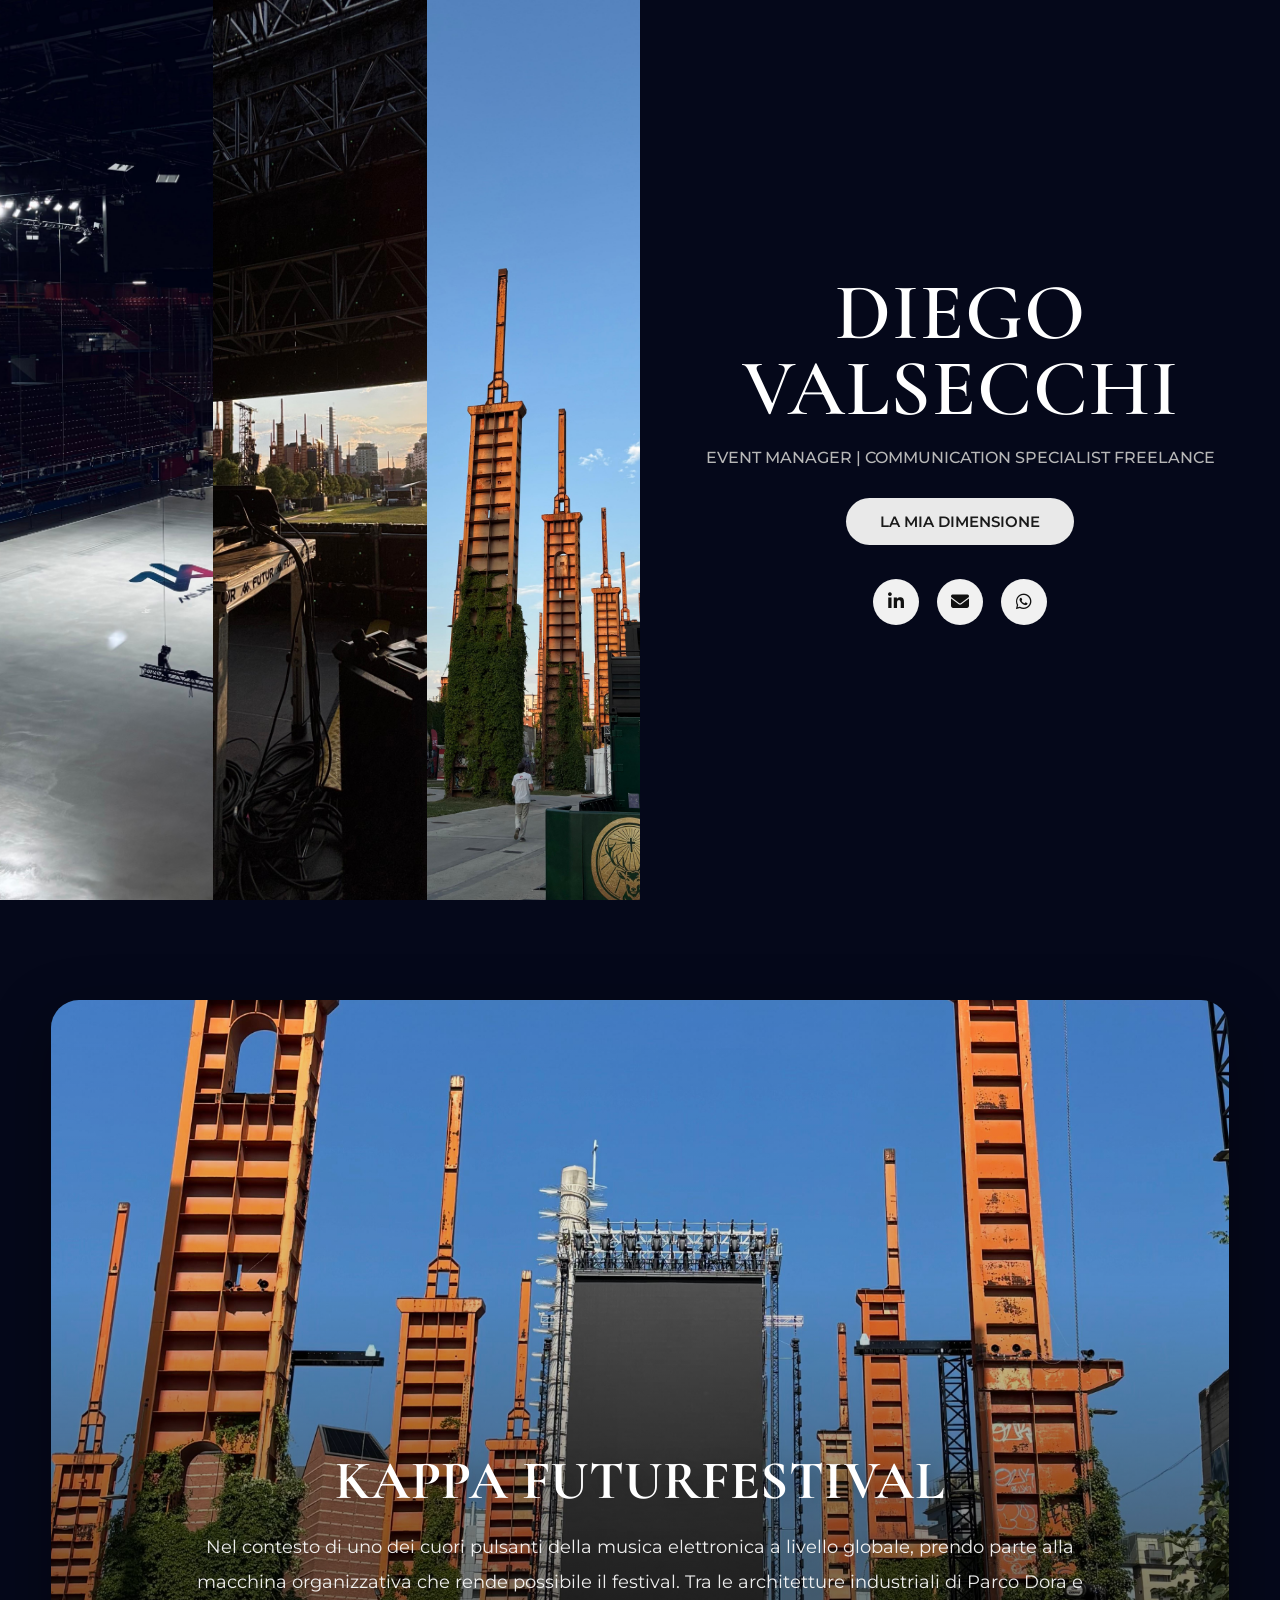
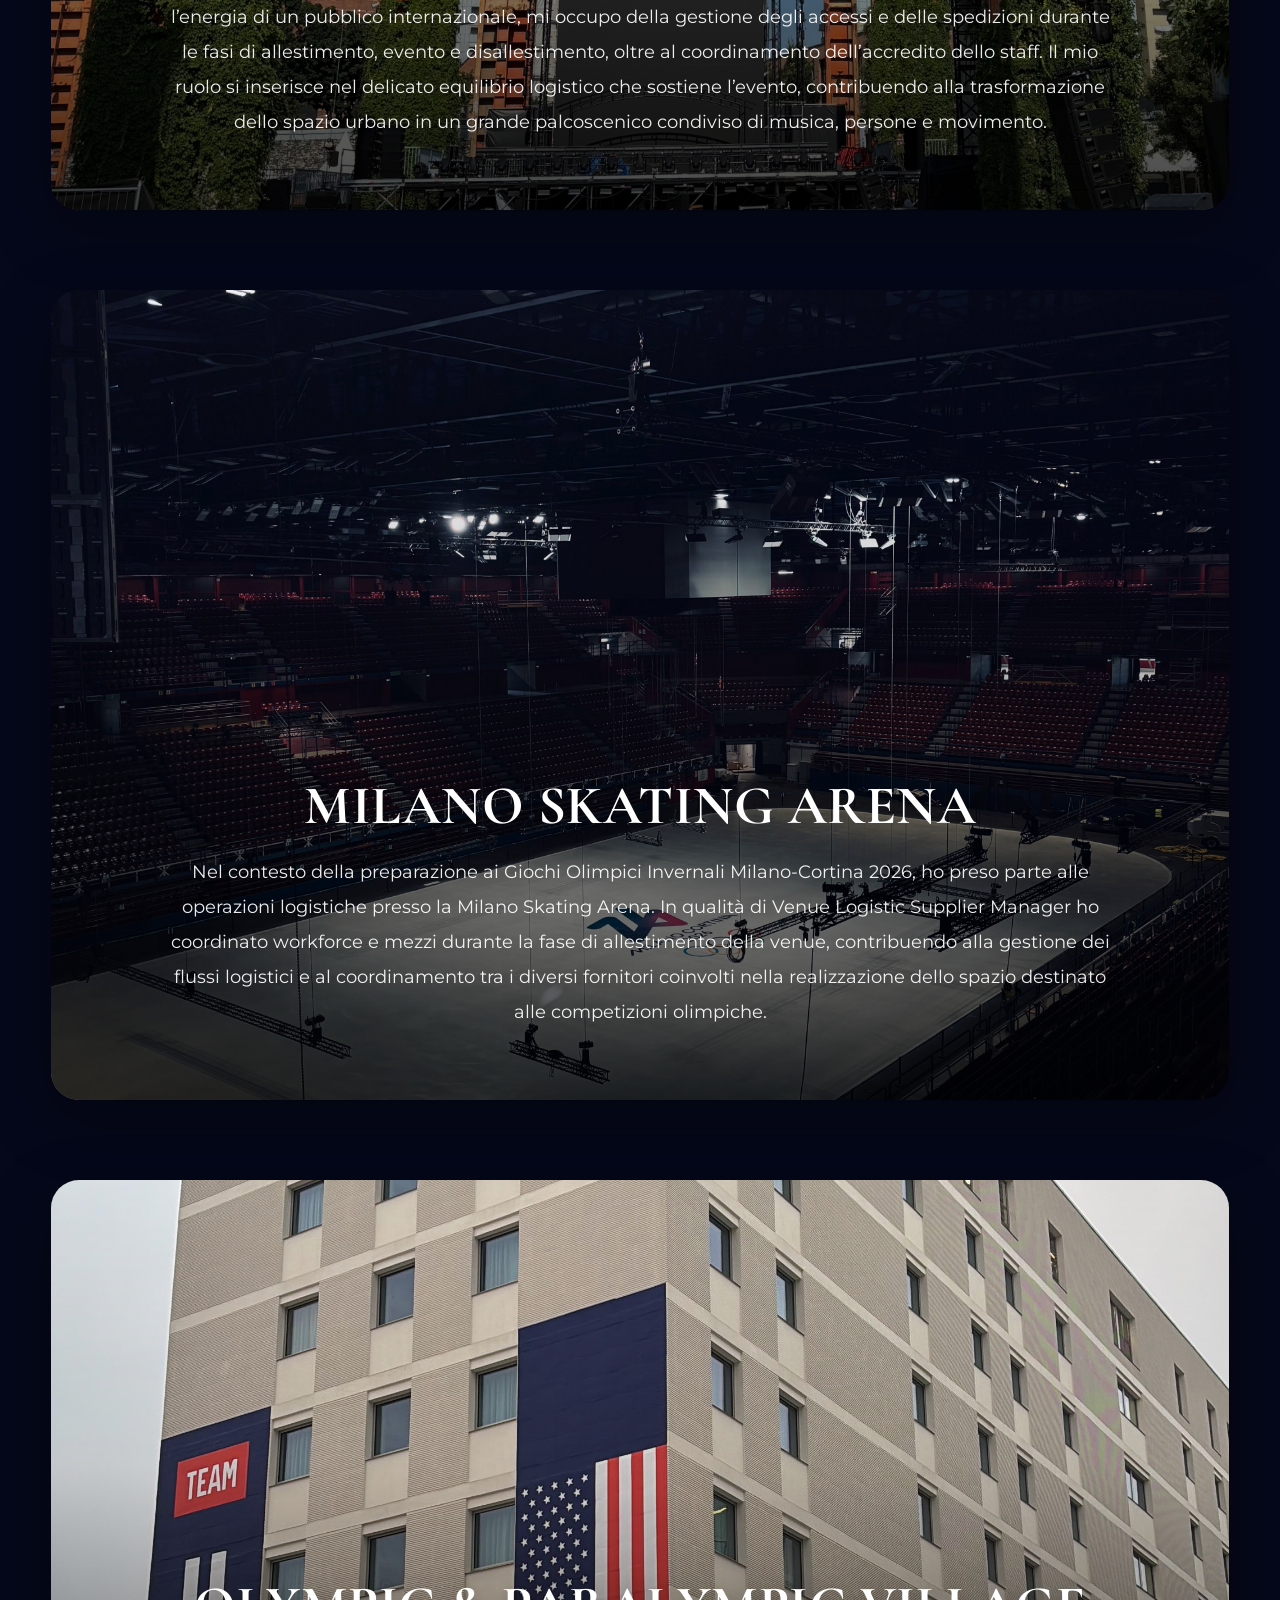
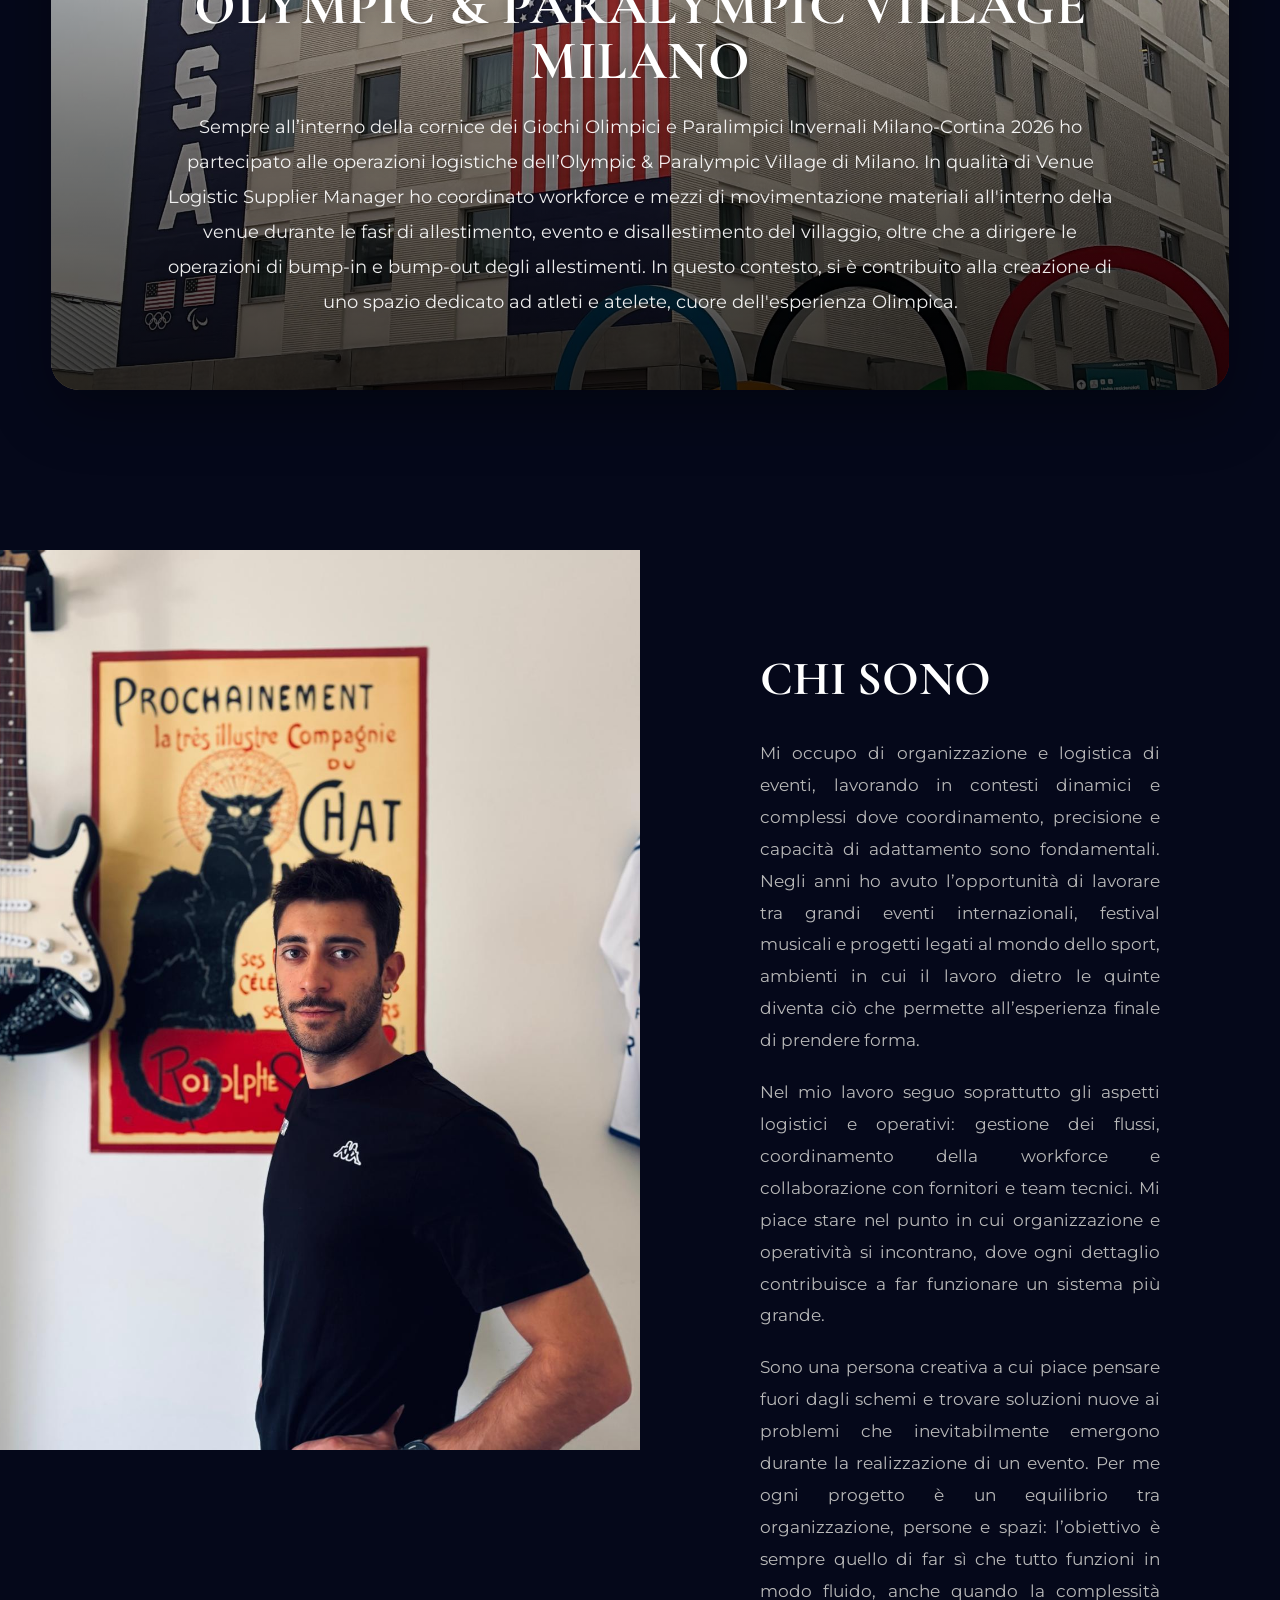
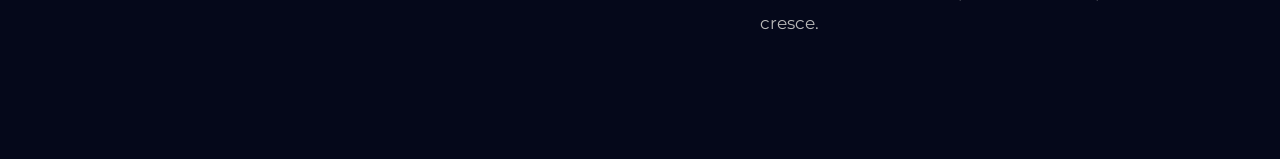
==== index.html @ f6c688bd "Add files via upload" ====
<!DOCTYPE html>
<html lang="it">
<head>
  <link rel="stylesheet" href="https://cdnjs.cloudflare.com/ajax/libs/font-awesome/6.5.2/css/all.min.css">
  <meta charset="UTF-8" />
  <meta name="viewport" content="width=device-width, initial-scale=1.0" />
  <title>Diego Valsecchi</title>

  <!-- Font -->
  <link rel="preconnect" href="https://fonts.googleapis.com">
  <link rel="preconnect" href="https://fonts.gstatic.com" crossorigin>
  <link href="https://fonts.googleapis.com/css2?family=Cormorant+Garamond:wght@500;600;700&family=Montserrat:wght@300;400;500;600&display=swap" rel="stylesheet">

  <style>
   
    #chi-sono{
width:100%;
min-height:100vh;
background:#05081a;
}

.about-container{
display:flex;
min-height:100vh;
}

.about-image{
width:50%;
}

.about-image img{
width:100%;
height:100vh;
object-fit:cover;
}

.about-text{
width:50%;
display:flex;
flex-direction:column;
justify-content:center;
padding:100px 120px;
text-align: justify;
hyphens: auto;
}

.about-text h2{
font-family:'Cormorant Garamond', serif;
font-size:3rem;
margin-bottom:30px;
}

.about-text p{
font-size:1.05rem;
line-height:1.9;
color:#b8b8b8;
margin-bottom:20px;
max-width:520px;
}
 html {
  scroll-behavior: smooth;
}

#portfolio {
  background: #05081a;
  padding: 60px 0 120px;
}

.apple-project {
  width: 100%;
  padding: 40px 0;
}

.apple-image-wrap {
  position: relative;
  width: 92%;
  max-width: 1400px;
  margin: 0 auto;
  min-height: 90vh;
  border-radius: 28px;
  overflow: hidden;
  background: #111;
  box-shadow: 0 20px 60px rgba(0, 0, 0, 0.35);
}

.apple-image-wrap img {
  width: 100%;
  height: 90vh;
  object-fit: cover;
  display: block;
  transform: scale(1.03);
}

.apple-overlay {
  position: absolute;
  inset: 0;
  display: flex;
  flex-direction: column;
  justify-content: flex-end;
  align-items: center;
  text-align: center;
  padding: 70px 60px;
  background: linear-gradient(
    to top,
    rgba(0, 0, 0, 0.72) 0%,
    rgba(0, 0, 0, 0.45) 35%,
    rgba(0, 0, 0, 0.12) 65%,
    rgba(0, 0, 0, 0.02) 100%
  );
}

.apple-overlay h2 {
  font-family: 'Cormorant Garamond', serif;
  font-size: 3.4rem;
  line-height: 1;
  margin-bottom: 22px;
  color: #ffffff;
  letter-spacing: 0.5px;
  text-shadow: 0 4px 20px rgba(0, 0, 0, 0.35);
}

.apple-overlay p {
  max-width: 950px;
  font-size: 1.15rem;
  line-height: 1.9;
  color: rgba(255, 255, 255, 0.92);
  text-shadow: 0 2px 18px rgba(0, 0, 0, 0.35);
}

/* animazione elegante all'apertura */
.apple-image-wrap,
.apple-overlay h2,
.apple-overlay p {
  animation: fadeUp 1s ease both;
}

.apple-overlay h2 {
  animation-delay: 0.15s;
}

.apple-overlay p {
  animation-delay: 0.3s;
}

@keyframes fadeUp {
  from {
    opacity: 0;
    transform: translateY(35px);
  }
  to {
    opacity: 1;
    transform: translateY(0);
  }
}

/* tablet */
@media (max-width: 1024px) {
  .apple-image-wrap {
    width: 94%;
    min-height: 80vh;
  }

  .apple-image-wrap img {
    height: 80vh;
  }

  .apple-overlay {
    padding: 50px 35px;
  }

  .apple-overlay h2 {
    font-size: 2.8rem;
  }

  .apple-overlay p {
    font-size: 1rem;
    line-height: 1.8;
  }
}

/* mobile */
@media (max-width: 640px) {
  #portfolio {
    padding: 30px 0 80px;
  }

  .apple-project {
    padding: 20px 0;
  }

  .apple-image-wrap {
    width: 95%;
    min-height: 72vh;
    border-radius: 20px;
  }

  .apple-image-wrap img {
    height: 72vh;
  }

  .apple-overlay {
    justify-content: flex-end;
    padding: 28px 20px;
  }

  .apple-overlay h2 {
    font-size: 2rem;
    margin-bottom: 14px;
  }

  .apple-overlay p {
    font-size: 0.95rem;
    line-height: 1.7;
    max-width: 100%;
  }
}




/* FORMATTazione CONDIZIONALE */

.project.alt .project-description{
text-align:right;
}
    



    html {
     scroll-behavior: smooth;
    }

    * {
      margin: 0;
      padding: 0;
      box-sizing: border-box;
    }

    body {
      background: #05081a;
      color: white;
      font-family: 'Montserrat', sans-serif;
    }

    .hero {
      display: flex;
      min-height: 100vh;
      width: 100%;
    }

    .gallery {
      width: 50%;
      display: flex;
      height: 100vh;
      overflow: hidden;
    }

    .gallery img {
      width: 33.333%;
      height: 100%;
      object-fit: cover;
      display: block;
    }

    .content {
      width: 50%;
      background: #05081a;
      display: flex;
      justify-content: center;
      align-items: center;
      padding: 40px;
      text-align: center;
    }

    .content-inner {
      max-width: 520px;
      width: 100%;
    }

    h1 {
      font-family: 'Cormorant Garamond', serif;
      font-size: 5rem;
      font-weight: 600;
      line-height: 0.95;
      letter-spacing: 1px;
      margin-bottom: 18px;
      text-transform: uppercase;
    }

    .subtitle {
      font-size: 1rem;
      color: #b8b8b8;
      font-weight: 500;
      text-transform: uppercase;
      margin-bottom: 28px;
      line-height: 1.6;
    }

    .btn {
      display: inline-block;
      background: #e9e9e9;
      color: #1a1a1a;
      text-decoration: none;
      padding: 14px 34px;
      border-radius: 999px;
      font-size: 0.95rem;
      font-weight: 600;
      transition: 0.3s ease;
      margin-bottom: 34px;
    }

    .btn:hover {
      background: white;
      transform: translateY(-2px);
    }

    .socials {
      display: flex;
      justify-content: center;
      gap: 18px;
    }

    .socials a {
      width: 46px;
      height: 46px;
      border-radius: 50%;
      background: #f1f1f1;
      color: #111;
      display: flex;
      align-items: center;
      justify-content: center;
      text-decoration: none;
      transition: 0.3s ease;
      font-size: 18px;
      font-weight: bold;
    }

    .socials a:hover {
      transform: translateY(-3px);
      background: white;
    }

    /* Responsive */
    @media (max-width: 1100px) {
      h1 {
        font-size: 4rem;
      }
    }

    @media (max-width: 900px) {
      .hero {
        flex-direction: column;
      }

      .gallery,
      .content {
        width: 100%;
      }

      .gallery {
        height: 55vh;
      }

      .content {
        min-height: 45vh;
        padding: 60px 25px;
      }

      h1 {
        font-size: 3.2rem;
      }

      .subtitle {
        font-size: 0.9rem;
      }
    }

    @media (max-width: 600px) {
      .gallery {
        height: 48vh;
      }

      h1 {
        font-size: 2.5rem;
      }

      .btn {
        padding: 12px 28px;
        font-size: 0.9rem;
      }

      .socials a {
        width: 42px;
        height: 42px;
        font-size: 16px;
      }
    }
  </style>
</head>
<body>

  <section class="hero">
    <!-- PARTE SINISTRA: 3 IMMAGINI VERTICALI -->
    <div class="gallery">
      <img src="MSK.jpeg">
      <img src="KAPPA.jpeg">
      <img src="KAPPA1.jpeg">
    </div>

    <!-- PARTE DESTRA: TESTO -->
    <div class="content">
      <div class="content-inner">
        <h1>DIEGO VALSECCHI</h1>

        <p class="subtitle">
          EVENT MANAGER | COMMUNICATION SPECIALIST FREELANCE
        </p>

        <a href="#portfolio" class="btn">LA MIA DIMENSIONE</a>

        <div class="socials">
  <a href="www.linkedin.com/in/diego-valsecchi-tesan-b819061b1" target="_blank" aria-label="LinkedIn">
    <i class="fa-brands fa-linkedin-in"></i>
  </a>
  <a href="mailto:valsecchi.diego@outlook.com" aria-label="Email">
    <i class="fa-solid fa-envelope"></i>
  </a>
  <a href="https://wa.me/393202688295" target="_blank" aria-label="WhatsApp">
    <i class="fa-brands fa-whatsapp"></i>
  </a>
</div>
      </div>
    </div>
  </section>
<section id="portfolio">

  <section class="apple-project">
    <div class="apple-image-wrap">
      <img src="KAPPA3.jpeg" alt="Kappa FuturFestival">
      <div class="apple-overlay">
        <h2>KAPPA FUTURFESTIVAL</h2>
        <p>
          Nel contesto di uno dei cuori pulsanti della musica elettronica a livello globale,
          prendo parte alla macchina organizzativa che rende possibile il festival. Tra le
          architetture industriali di Parco Dora e l’energia di un pubblico internazionale,
          mi occupo della gestione degli accessi e delle spedizioni durante le fasi di
          allestimento, evento e disallestimento, oltre al coordinamento dell’accredito dello
          staff. Il mio ruolo si inserisce nel delicato equilibrio logistico che sostiene
          l’evento, contribuendo alla trasformazione dello spazio urbano in un grande
          palcoscenico condiviso di musica, persone e movimento.
        </p>
      </div>
    </div>
  </section>

  <section class="apple-project">
    <div class="apple-image-wrap">
      <img src="MSK2 (1).jpeg" alt="Milano Skating Arena">
      <div class="apple-overlay">
        <h2>MILANO SKATING ARENA</h2>
        <p>
          Nel contesto della preparazione ai Giochi Olimpici Invernali Milano-Cortina 2026,
          ho preso parte alle operazioni logistiche presso la Milano Skating Arena. In qualità
          di Venue Logistic Supplier Manager ho coordinato workforce e mezzi durante la fase di
          allestimento della venue, contribuendo alla gestione dei flussi logistici e al
          coordinamento tra i diversi fornitori coinvolti nella realizzazione dello spazio
          destinato alle competizioni olimpiche.
        </p>
      </div>
    </div>
  </section>

  <section class="apple-project">
    <div class="apple-image-wrap">
      <img src="VILLAGGIO.jpeg" alt="Olympic & Paralympic Village Milano">
      <div class="apple-overlay">
        <h2>OLYMPIC & PARALYMPIC VILLAGE MILANO</h2>
        <p>
          Sempre all’interno della cornice dei Giochi Olimpici e Paralimpici Invernali Milano-Cortina
          2026 ho partecipato alle operazioni logistiche dell’Olympic & Paralympic Village di
          Milano. In qualità di Venue Logistic Supplier Manager ho coordinato workforce e mezzi di movimentazione materiali all'interno della venue
          durante le fasi di allestimento, evento e disallestimento del villaggio, oltre che a dirigere le operazioni di bump-in e bump-out degli allestimenti. In questo contesto, si è contribuito alla creazione di uno spazio dedicato ad atleti e atelete, cuore dell'esperienza Olimpica.
        </p>
      </div>
    </div>
  </section>

</section>
<section id="chi-sono">

<div class="about-container">

<div class="about-image">
<img src="PROFILE.jpeg">
</div>

<div class="about-text">

<h2>CHI SONO</h2>

<p>
Mi occupo di organizzazione e logistica di eventi, lavorando in contesti
dinamici e complessi dove coordinamento, precisione e capacità di adattamento
sono fondamentali. Negli anni ho avuto l’opportunità di lavorare tra grandi
eventi internazionali, festival musicali e progetti legati al mondo dello
sport, ambienti in cui il lavoro dietro le quinte diventa ciò che permette
all’esperienza finale di prendere forma.
</p>

<p>
Nel mio lavoro seguo soprattutto gli aspetti logistici e operativi: gestione
dei flussi, coordinamento della workforce e collaborazione con fornitori e
team tecnici. Mi piace stare nel punto in cui organizzazione e operatività si
incontrano, dove ogni dettaglio contribuisce a far funzionare un sistema più
grande.
</p>

<p>
Sono una persona creativa a cui piace pensare fuori dagli schemi e trovare
soluzioni nuove ai problemi che inevitabilmente emergono durante la
realizzazione di un evento. Per me ogni progetto è un equilibrio tra
organizzazione, persone e spazi: l’obiettivo è sempre quello di far sì che
tutto funzioni in modo fluido, anche quando la complessità cresce.
</p>

</div>

</div>

</section>
</body>
</html>
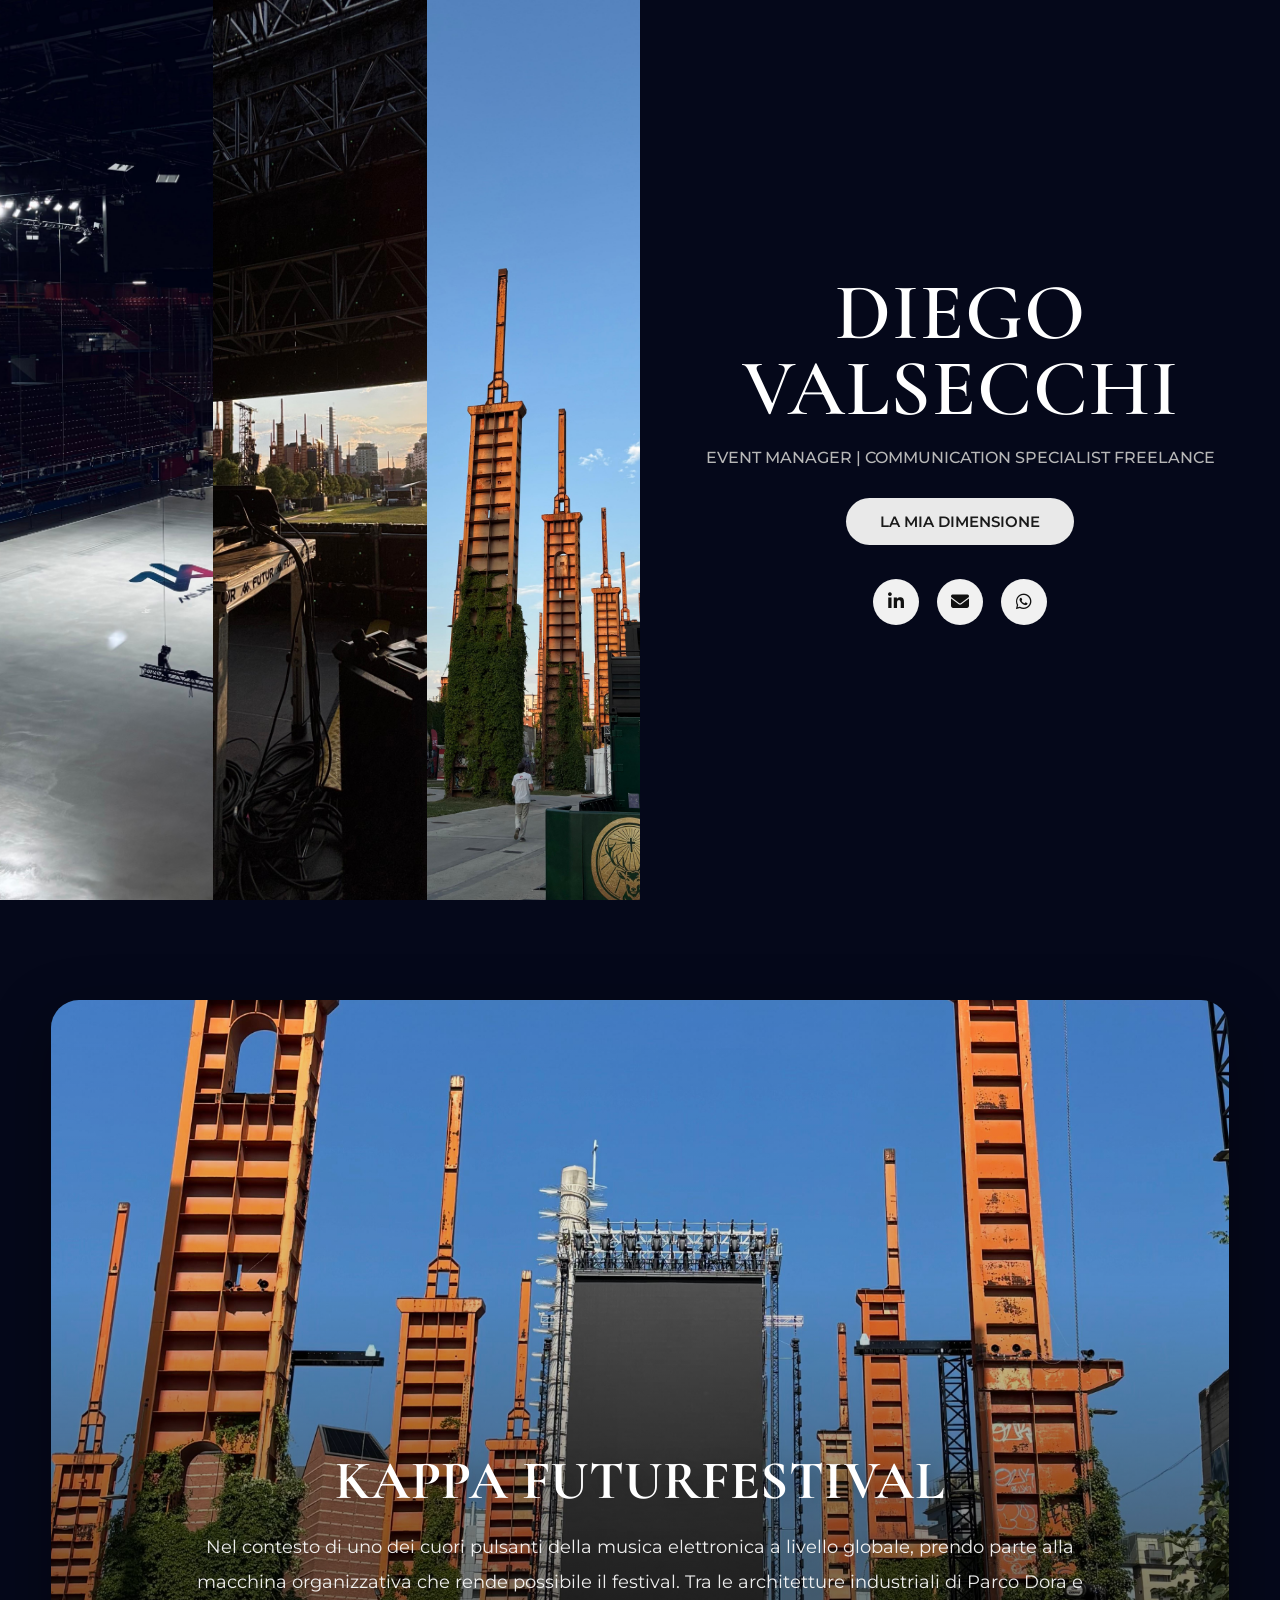
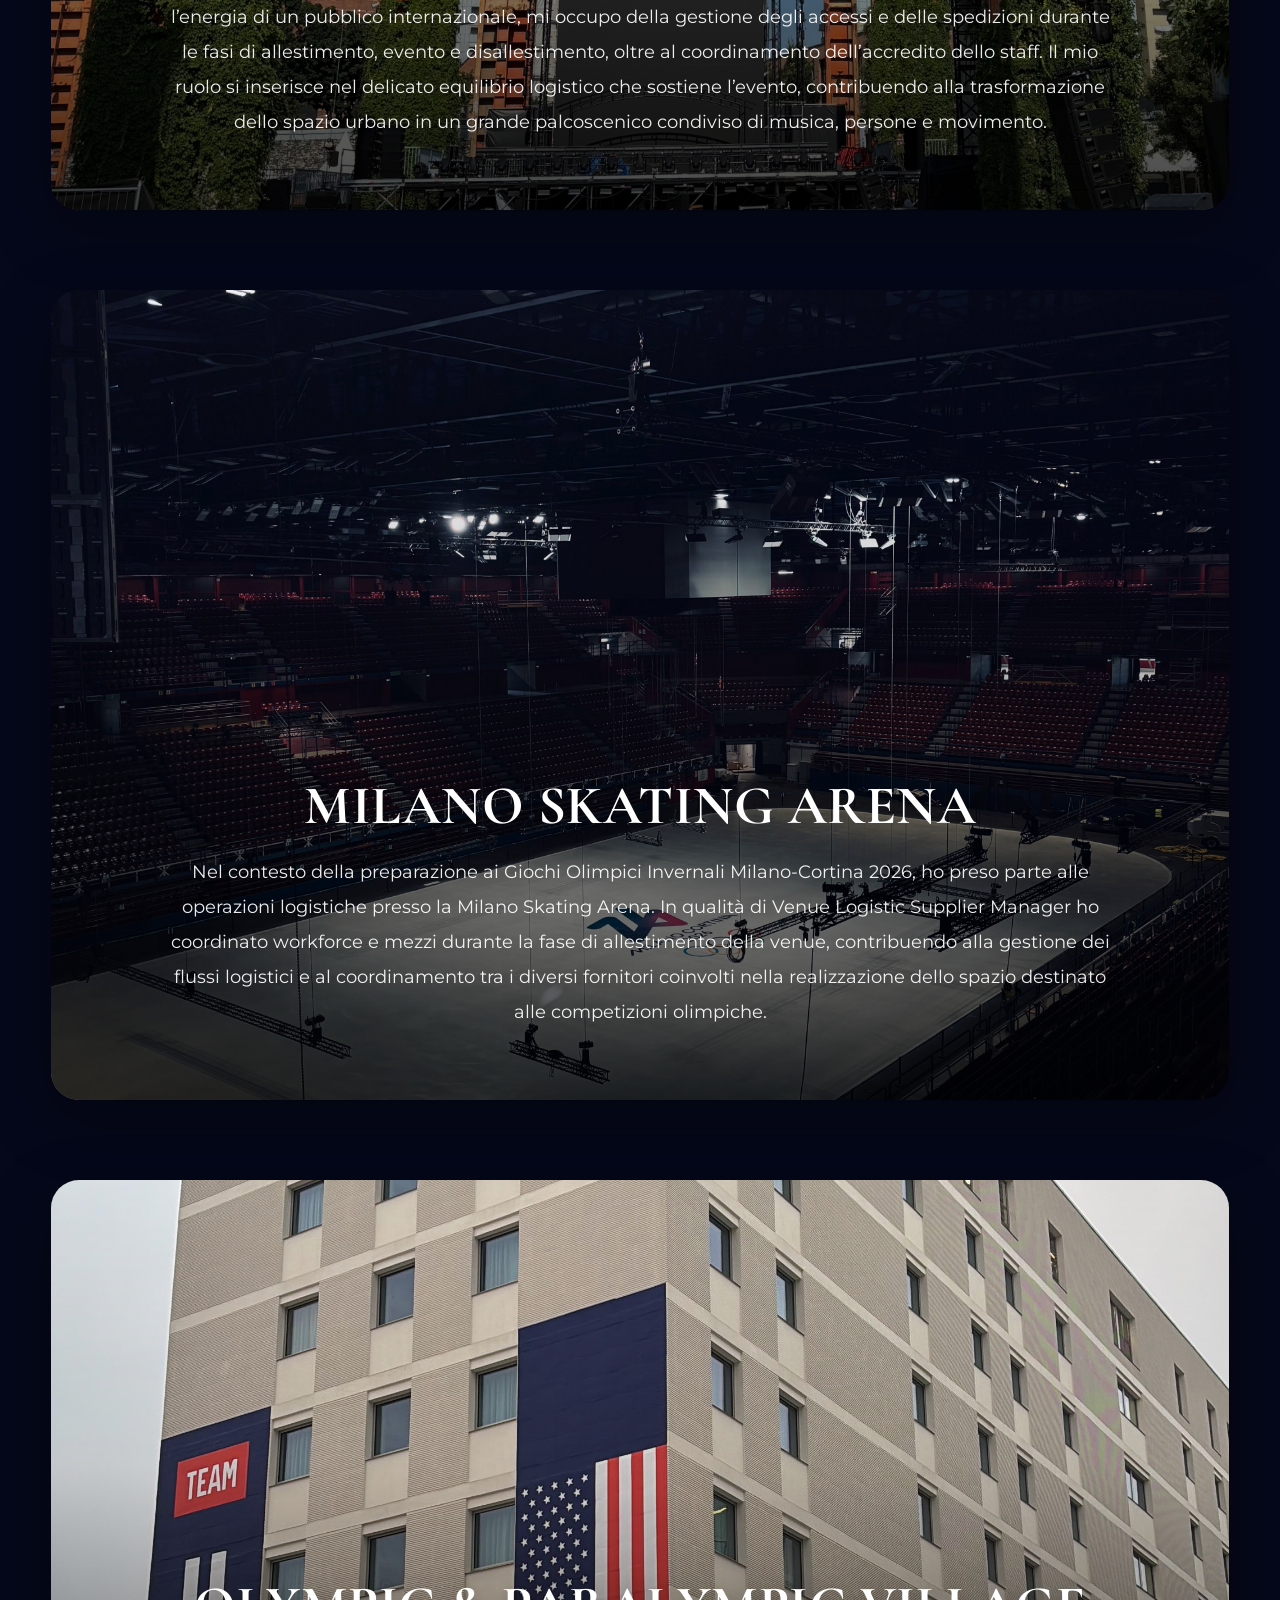
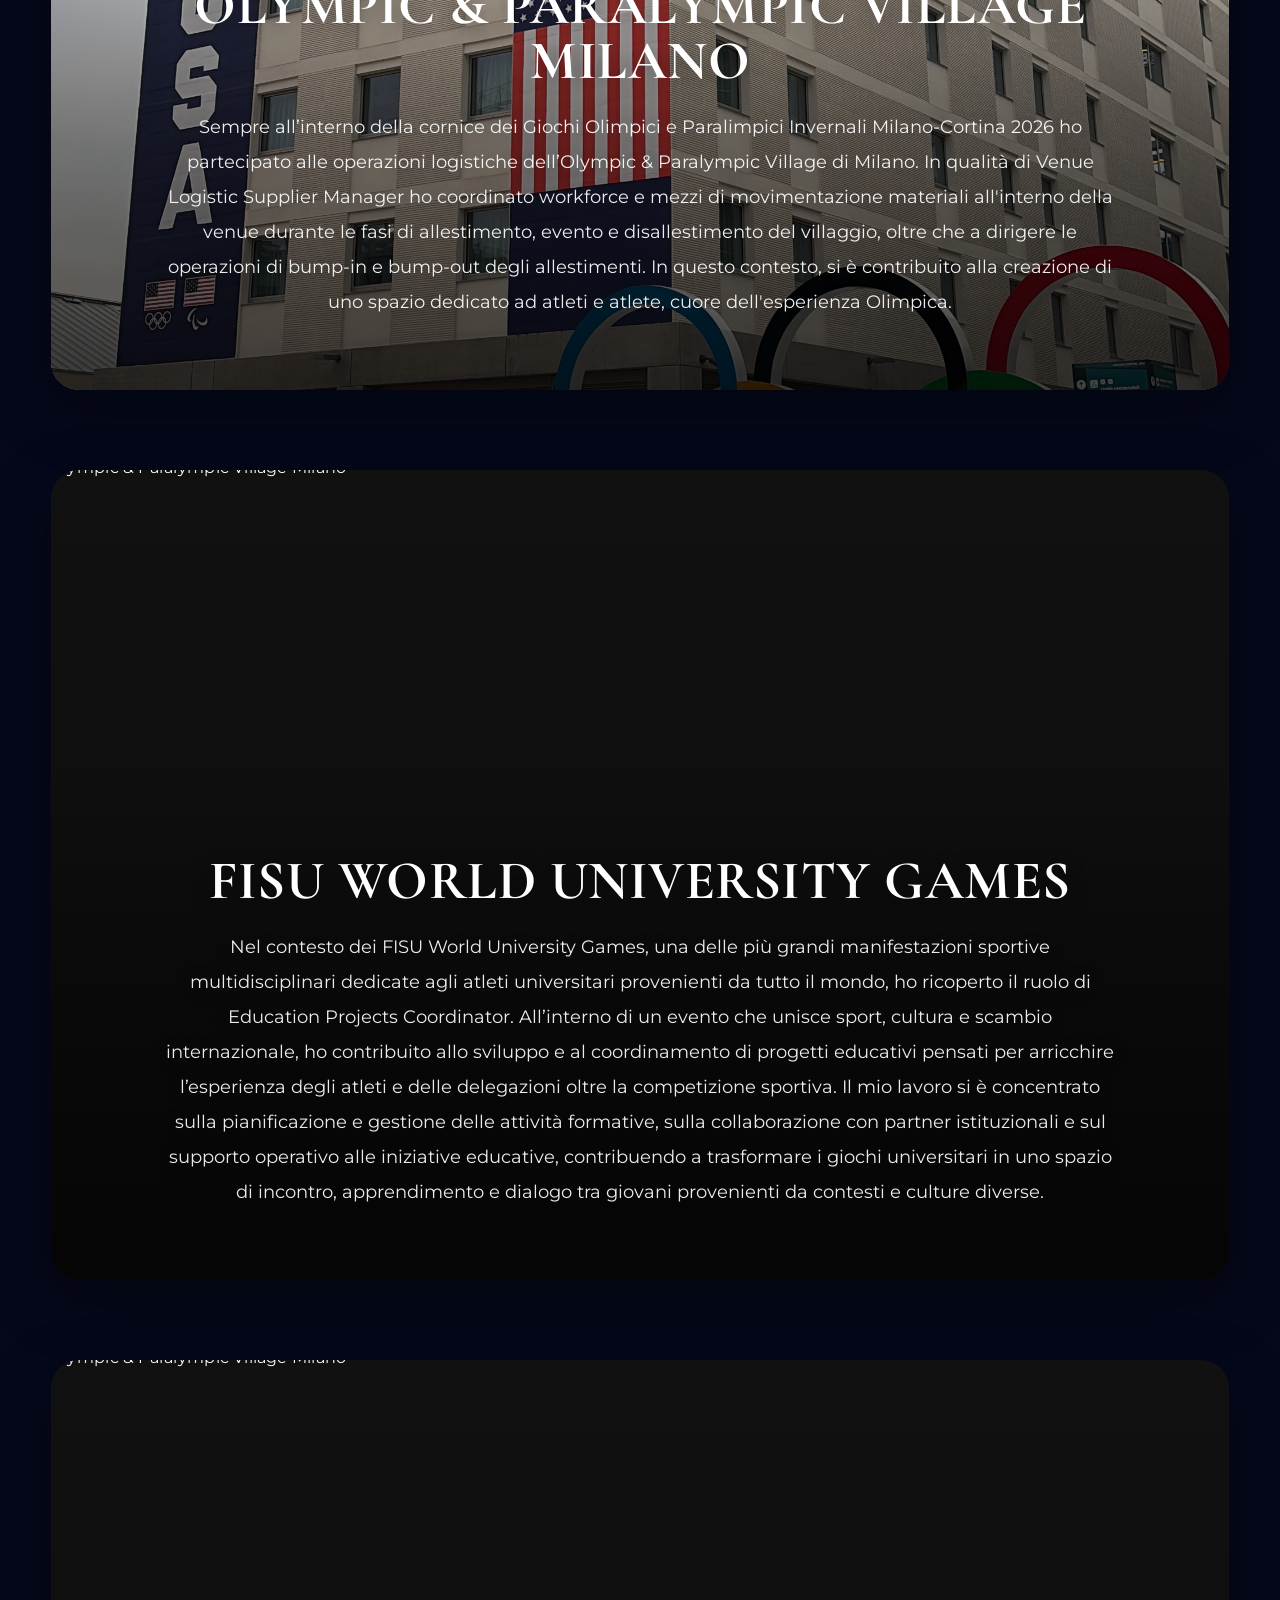
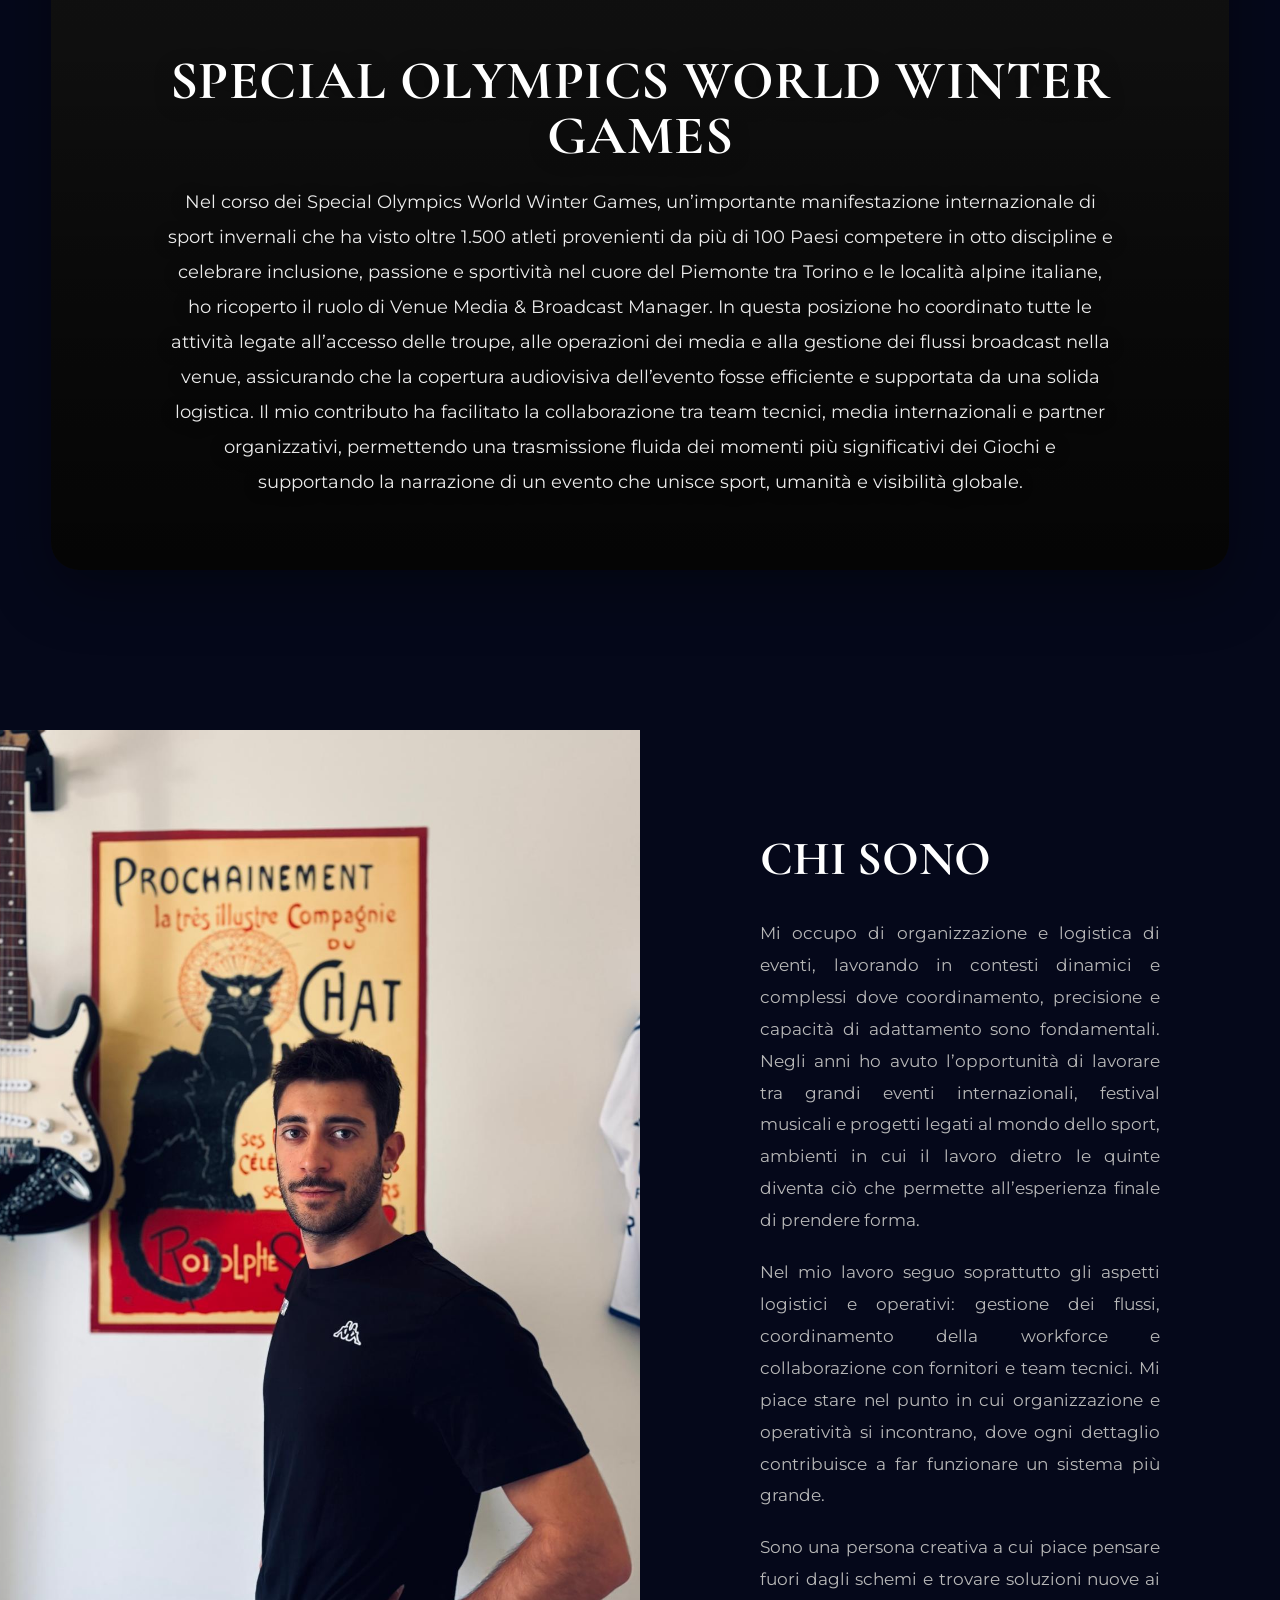
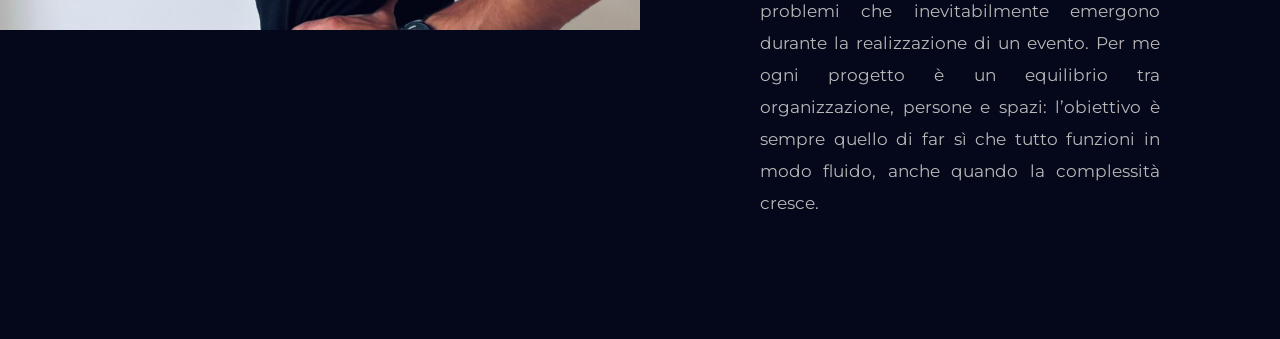
==== commit 4c58e23e: "Add files via upload" ====
--- a/index.html
+++ b/index.html
@@ -480,7 +480,31 @@
           Sempre all’interno della cornice dei Giochi Olimpici e Paralimpici Invernali Milano-Cortina
           2026 ho partecipato alle operazioni logistiche dell’Olympic & Paralympic Village di
           Milano. In qualità di Venue Logistic Supplier Manager ho coordinato workforce e mezzi di movimentazione materiali all'interno della venue
-          durante le fasi di allestimento, evento e disallestimento del villaggio, oltre che a dirigere le operazioni di bump-in e bump-out degli allestimenti. In questo contesto, si è contribuito alla creazione di uno spazio dedicato ad atleti e atelete, cuore dell'esperienza Olimpica.
+          durante le fasi di allestimento, evento e disallestimento del villaggio, oltre che a dirigere le operazioni di bump-in e bump-out degli allestimenti. In questo contesto, si è contribuito alla creazione di uno spazio dedicato ad atleti e atlete, cuore dell'esperienza Olimpica.
+        </p>
+      </div>
+    </div>
+  </section>
+  
+  <section class="apple-project">
+    <div class="apple-image-wrap">
+      <img src="FISU.jpeg" alt="Olympic & Paralympic Village Milano">
+      <div class="apple-overlay">
+        <h2>FISU WORLD UNIVERSITY GAMES</h2>
+        <p>
+          Nel contesto dei FISU World University Games, una delle più grandi manifestazioni sportive multidisciplinari dedicate agli atleti universitari provenienti da tutto il mondo, ho ricoperto il ruolo di Education Projects Coordinator. All’interno di un evento che unisce sport, cultura e scambio internazionale, ho contribuito allo sviluppo e al coordinamento di progetti educativi pensati per arricchire l’esperienza degli atleti e delle delegazioni oltre la competizione sportiva. Il mio lavoro si è concentrato sulla pianificazione e gestione delle attività formative, sulla collaborazione con partner istituzionali e sul supporto operativo alle iniziative educative, contribuendo a trasformare i giochi universitari in uno spazio di incontro, apprendimento e dialogo tra giovani provenienti da contesti e culture diverse.
+        </p>
+      </div>
+    </div>
+  </section>
+
+  <section class="apple-project">
+    <div class="apple-image-wrap">
+      <img src="SPECIAL OLYMPICS.jpeg" alt="Olympic & Paralympic Village Milano">
+      <div class="apple-overlay">
+        <h2>SPECIAL OLYMPICS WORLD WINTER GAMES</h2>
+        <p>
+         Nel corso dei Special Olympics World Winter Games, un’importante manifestazione internazionale di sport invernali che ha visto oltre 1.500 atleti provenienti da più di 100 Paesi competere in otto discipline e celebrare inclusione, passione e sportività nel cuore del Piemonte tra Torino e le località alpine italiane, ho ricoperto il ruolo di Venue Media & Broadcast Manager. In questa posizione ho coordinato tutte le attività legate all’accesso delle troupe, alle operazioni dei media e alla gestione dei flussi broadcast nella venue, assicurando che la copertura audiovisiva dell’evento fosse efficiente e supportata da una solida logistica. Il mio contributo ha facilitato la collaborazione tra team tecnici, media internazionali e partner organizzativi, permettendo una trasmissione fluida dei momenti più significativi dei Giochi e supportando la narrazione di un evento che unisce sport, umanità e visibilità globale.
         </p>
       </div>
     </div>
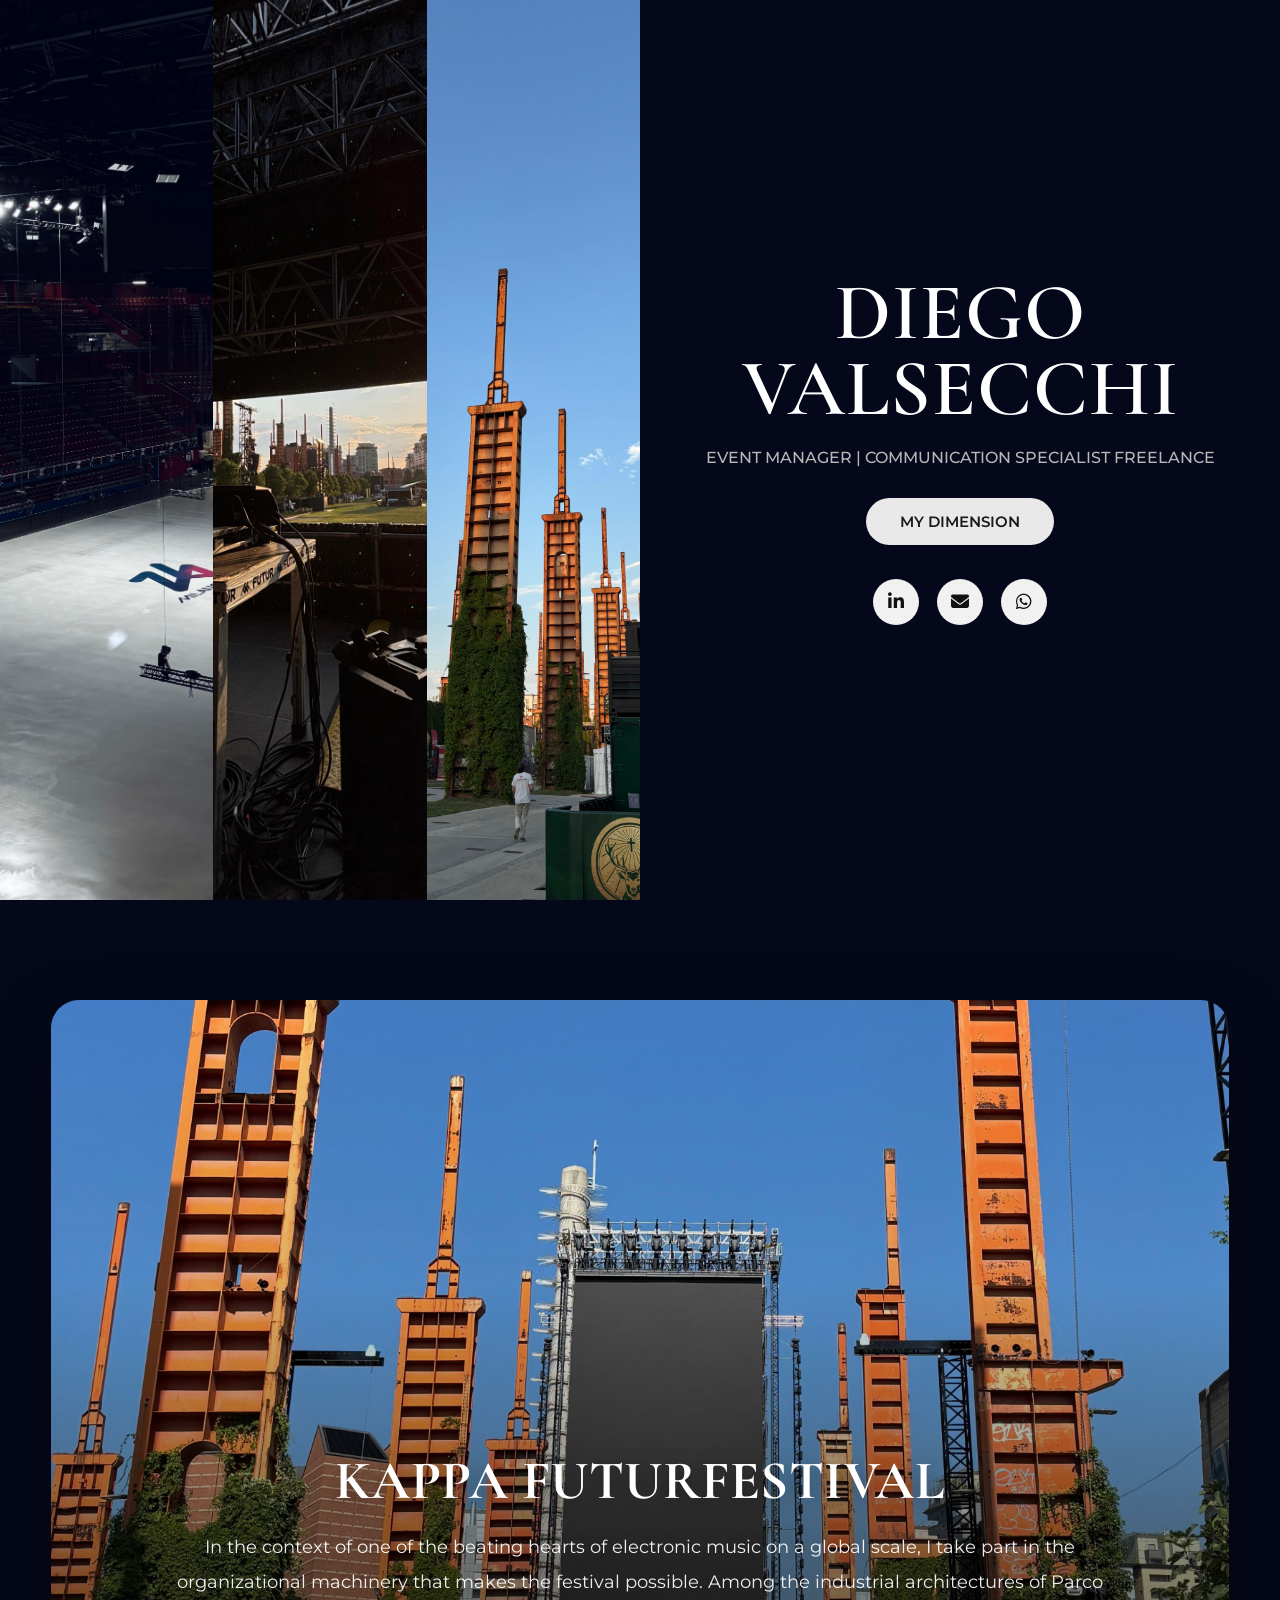
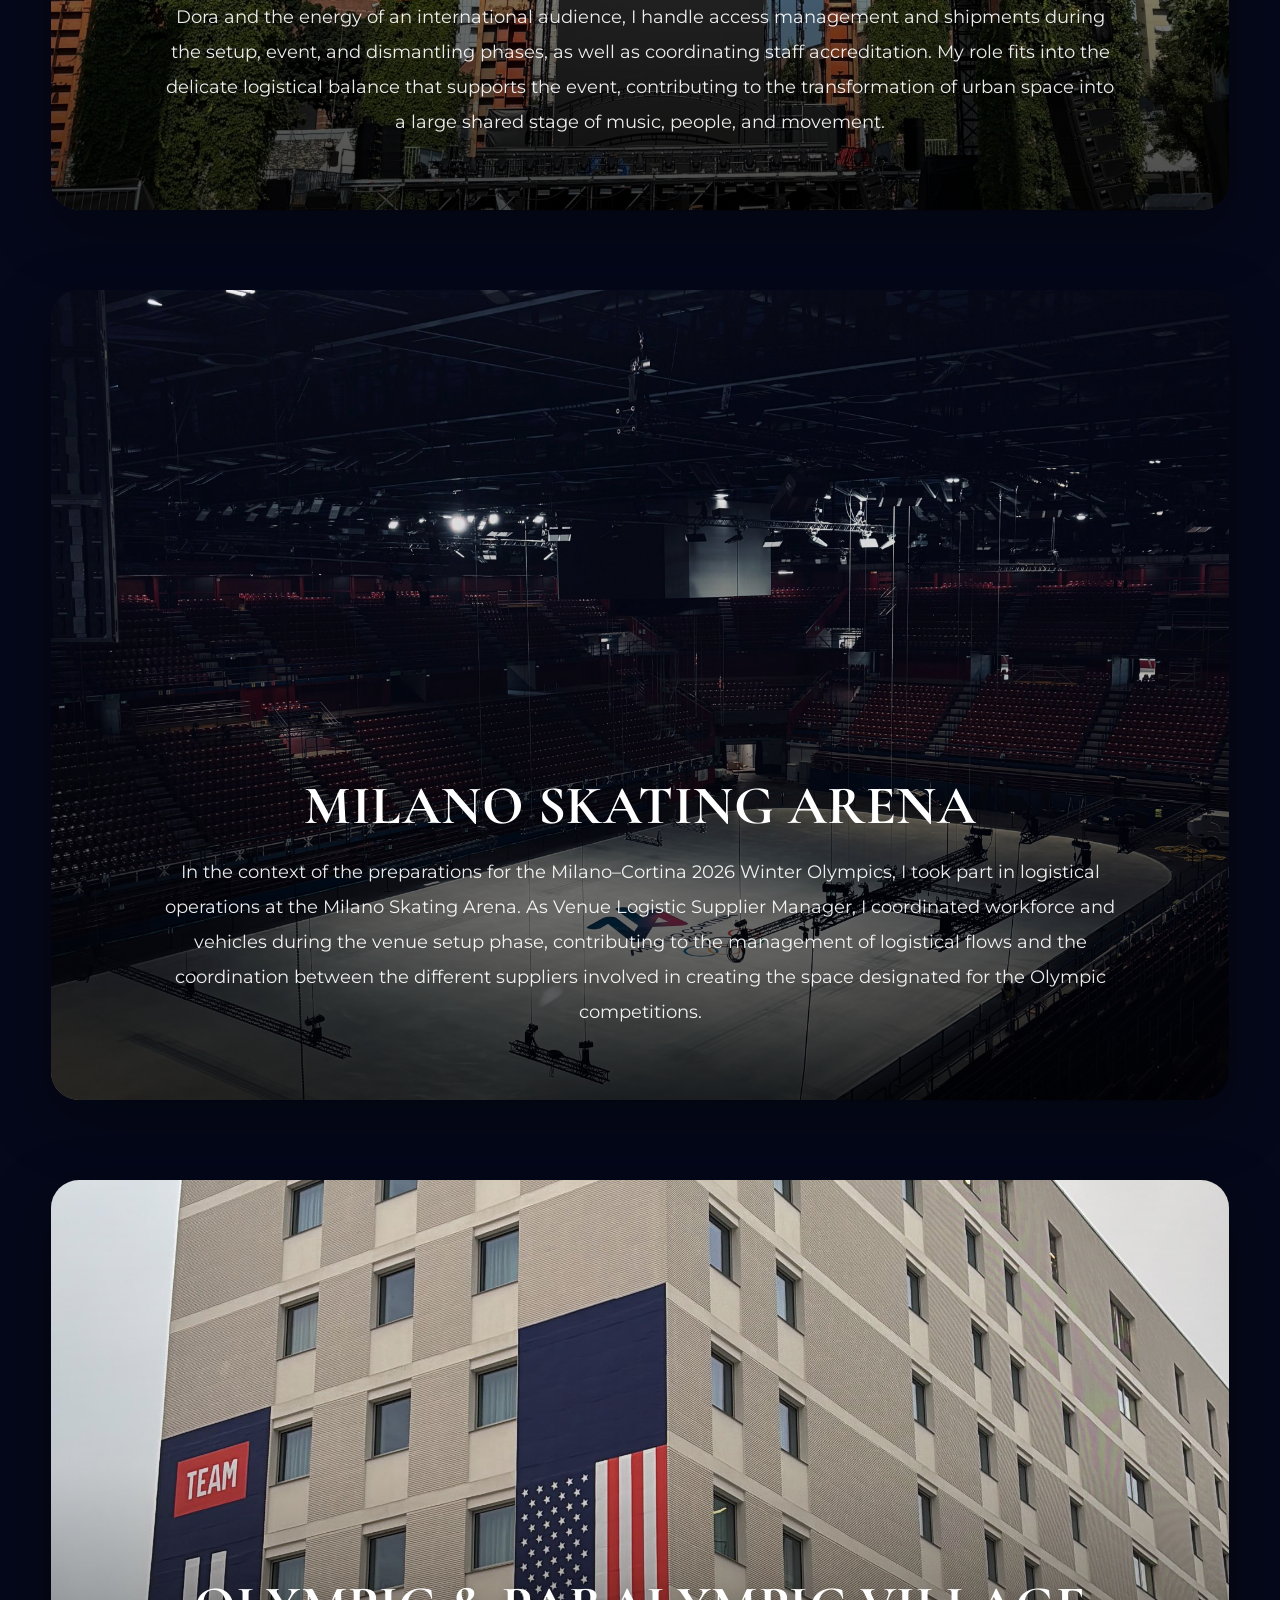
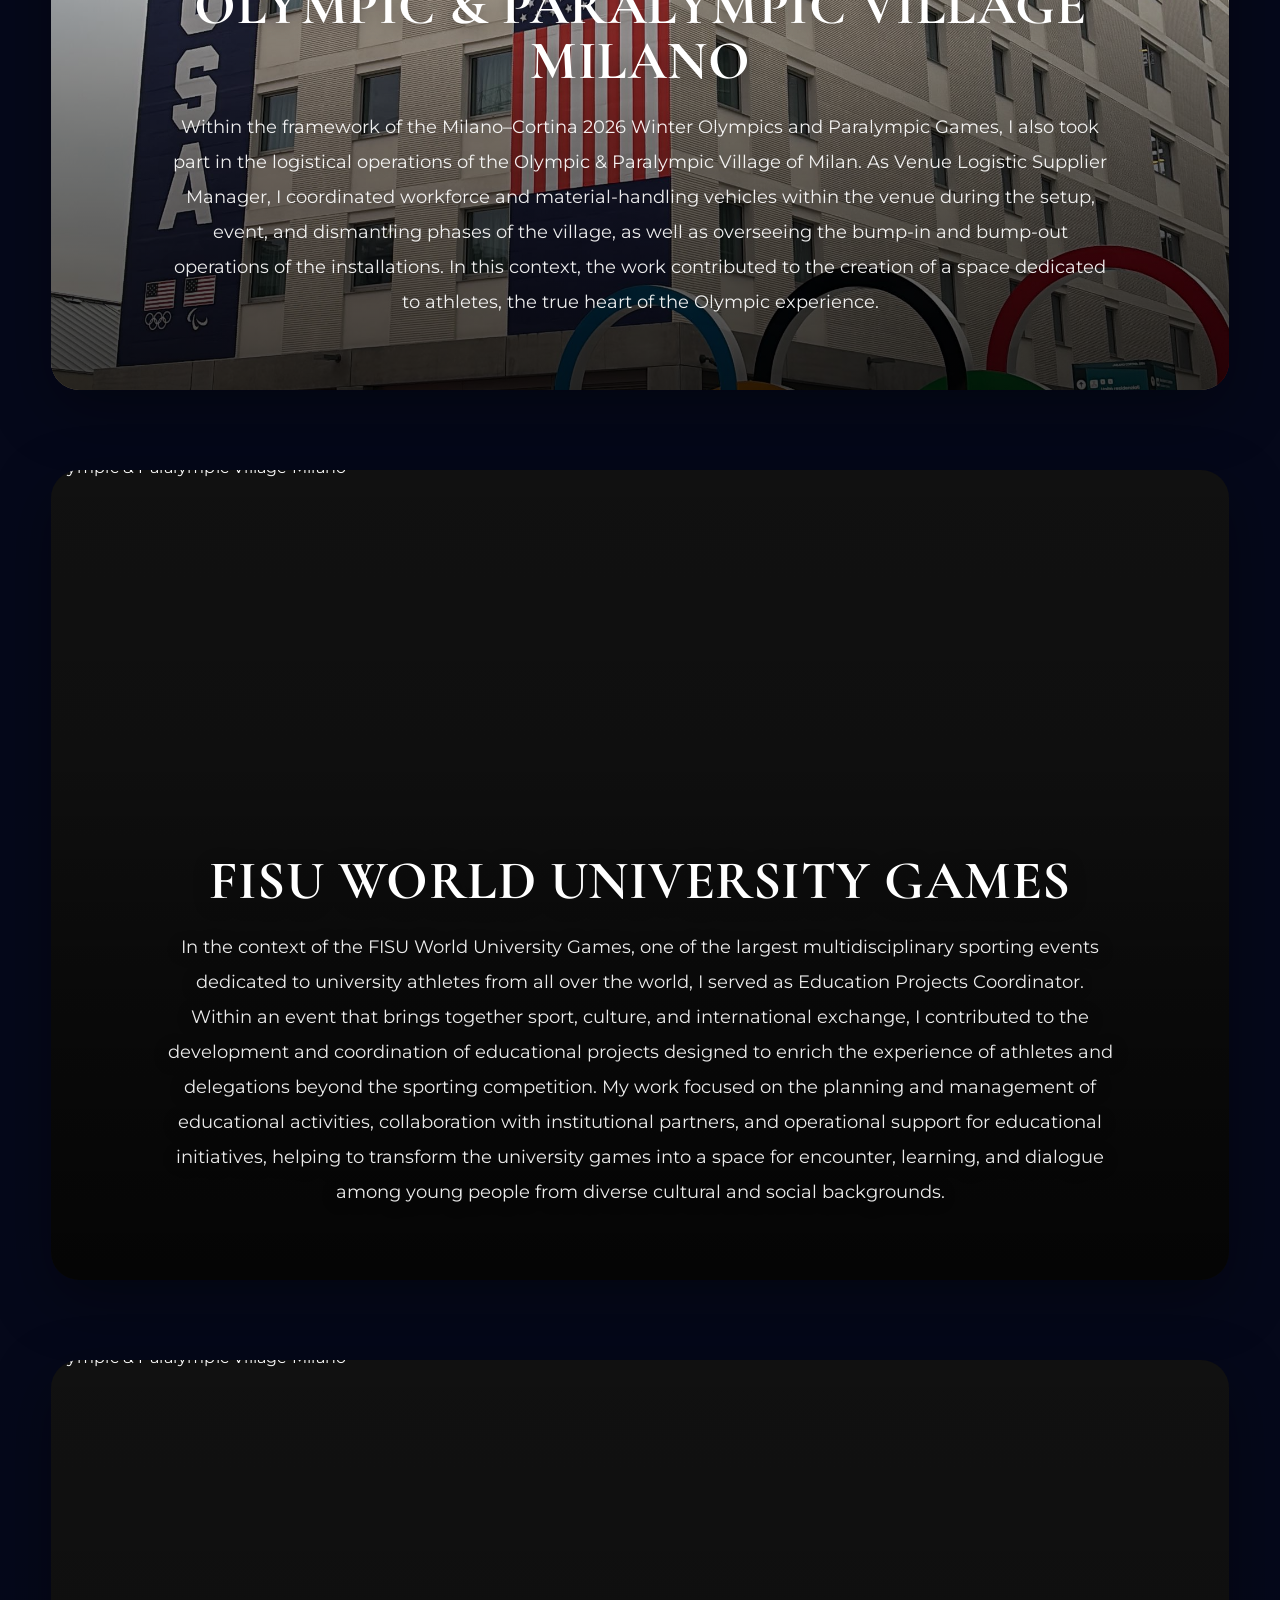
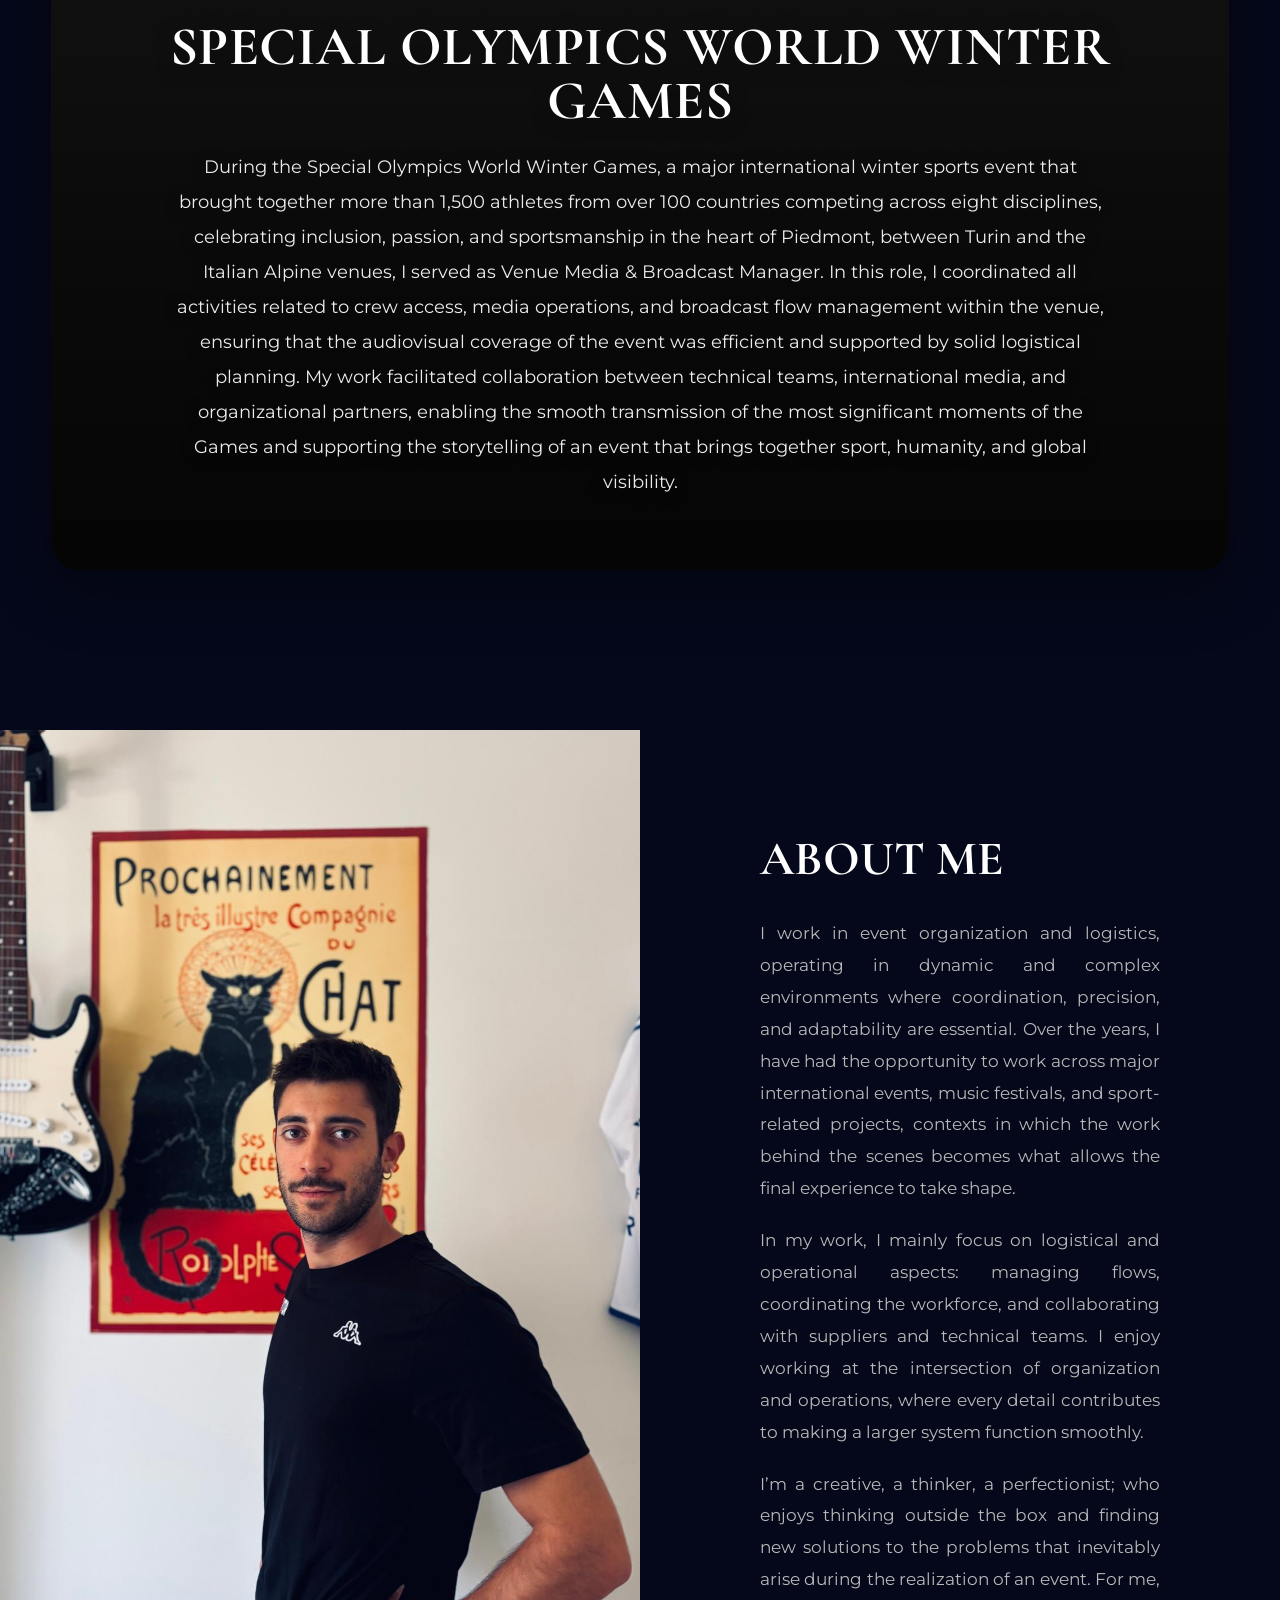
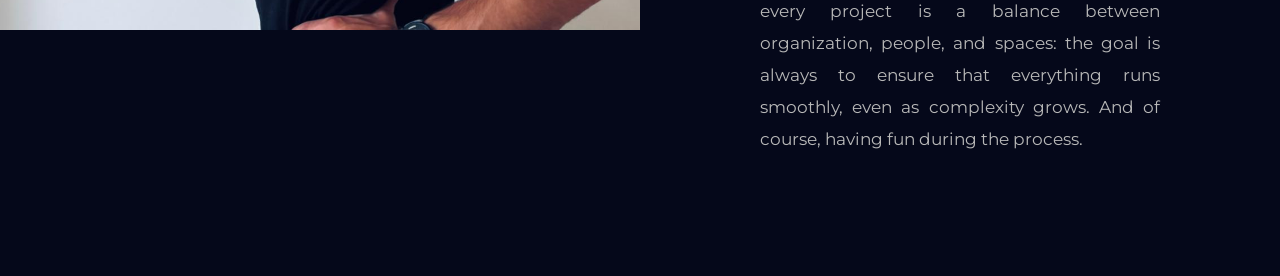
==== commit 62c29bbb: "Add files via upload" ====
--- a/index.html
+++ b/index.html
@@ -417,7 +417,7 @@
           EVENT MANAGER | COMMUNICATION SPECIALIST FREELANCE
         </p>
 
-        <a href="#portfolio" class="btn">LA MIA DIMENSIONE</a>
+        <a href="#portfolio" class="btn">MY DIMENSION</a>
 
         <div class="socials">
   <a href="www.linkedin.com/in/diego-valsecchi-tesan-b819061b1" target="_blank" aria-label="LinkedIn">
@@ -441,14 +441,7 @@
       <div class="apple-overlay">
         <h2>KAPPA FUTURFESTIVAL</h2>
         <p>
-          Nel contesto di uno dei cuori pulsanti della musica elettronica a livello globale,
-          prendo parte alla macchina organizzativa che rende possibile il festival. Tra le
-          architetture industriali di Parco Dora e l’energia di un pubblico internazionale,
-          mi occupo della gestione degli accessi e delle spedizioni durante le fasi di
-          allestimento, evento e disallestimento, oltre al coordinamento dell’accredito dello
-          staff. Il mio ruolo si inserisce nel delicato equilibrio logistico che sostiene
-          l’evento, contribuendo alla trasformazione dello spazio urbano in un grande
-          palcoscenico condiviso di musica, persone e movimento.
+          In the context of one of the beating hearts of electronic music on a global scale, I take part in the organizational machinery that makes the festival possible. Among the industrial architectures of Parco Dora and the energy of an international audience, I handle access management and shipments during the setup, event, and dismantling phases, as well as coordinating staff accreditation. My role fits into the delicate logistical balance that supports the event, contributing to the transformation of urban space into a large shared stage of music, people, and movement.
         </p>
       </div>
     </div>
@@ -460,12 +453,7 @@
       <div class="apple-overlay">
         <h2>MILANO SKATING ARENA</h2>
         <p>
-          Nel contesto della preparazione ai Giochi Olimpici Invernali Milano-Cortina 2026,
-          ho preso parte alle operazioni logistiche presso la Milano Skating Arena. In qualità
-          di Venue Logistic Supplier Manager ho coordinato workforce e mezzi durante la fase di
-          allestimento della venue, contribuendo alla gestione dei flussi logistici e al
-          coordinamento tra i diversi fornitori coinvolti nella realizzazione dello spazio
-          destinato alle competizioni olimpiche.
+          In the context of the preparations for the Milano–Cortina 2026 Winter Olympics, I took part in logistical operations at the Milano Skating Arena. As Venue Logistic Supplier Manager, I coordinated workforce and vehicles during the venue setup phase, contributing to the management of logistical flows and the coordination between the different suppliers involved in creating the space designated for the Olympic competitions.
         </p>
       </div>
     </div>
@@ -477,22 +465,21 @@
       <div class="apple-overlay">
         <h2>OLYMPIC & PARALYMPIC VILLAGE MILANO</h2>
         <p>
-          Sempre all’interno della cornice dei Giochi Olimpici e Paralimpici Invernali Milano-Cortina
-          2026 ho partecipato alle operazioni logistiche dell’Olympic & Paralympic Village di
-          Milano. In qualità di Venue Logistic Supplier Manager ho coordinato workforce e mezzi di movimentazione materiali all'interno della venue
-          durante le fasi di allestimento, evento e disallestimento del villaggio, oltre che a dirigere le operazioni di bump-in e bump-out degli allestimenti. In questo contesto, si è contribuito alla creazione di uno spazio dedicato ad atleti e atlete, cuore dell'esperienza Olimpica.
+          Within the framework of the Milano–Cortina 2026 Winter Olympics and Paralympic Games, I also took part in the logistical operations of the Olympic & Paralympic Village of Milan.
+          As Venue Logistic Supplier Manager, I coordinated workforce and material-handling vehicles within the venue during the setup, event, and dismantling phases of the village, as well as overseeing the bump-in and bump-out operations of the installations. In this context, the work contributed to the creation of a space dedicated to athletes, the true heart of the Olympic experience.
         </p>
       </div>
     </div>
   </section>
-  
+
   <section class="apple-project">
     <div class="apple-image-wrap">
       <img src="FISU.jpeg" alt="Olympic & Paralympic Village Milano">
       <div class="apple-overlay">
         <h2>FISU WORLD UNIVERSITY GAMES</h2>
         <p>
-          Nel contesto dei FISU World University Games, una delle più grandi manifestazioni sportive multidisciplinari dedicate agli atleti universitari provenienti da tutto il mondo, ho ricoperto il ruolo di Education Projects Coordinator. All’interno di un evento che unisce sport, cultura e scambio internazionale, ho contribuito allo sviluppo e al coordinamento di progetti educativi pensati per arricchire l’esperienza degli atleti e delle delegazioni oltre la competizione sportiva. Il mio lavoro si è concentrato sulla pianificazione e gestione delle attività formative, sulla collaborazione con partner istituzionali e sul supporto operativo alle iniziative educative, contribuendo a trasformare i giochi universitari in uno spazio di incontro, apprendimento e dialogo tra giovani provenienti da contesti e culture diverse.
+          In the context of the FISU World University Games, one of the largest multidisciplinary sporting events dedicated to university athletes from all over the world, I served as Education Projects Coordinator.
+          Within an event that brings together sport, culture, and international exchange, I contributed to the development and coordination of educational projects designed to enrich the experience of athletes and delegations beyond the sporting competition. My work focused on the planning and management of educational activities, collaboration with institutional partners, and operational support for educational initiatives, helping to transform the university games into a space for encounter, learning, and dialogue among young people from diverse cultural and social backgrounds.
         </p>
       </div>
     </div>
@@ -504,7 +491,8 @@
       <div class="apple-overlay">
         <h2>SPECIAL OLYMPICS WORLD WINTER GAMES</h2>
         <p>
-         Nel corso dei Special Olympics World Winter Games, un’importante manifestazione internazionale di sport invernali che ha visto oltre 1.500 atleti provenienti da più di 100 Paesi competere in otto discipline e celebrare inclusione, passione e sportività nel cuore del Piemonte tra Torino e le località alpine italiane, ho ricoperto il ruolo di Venue Media & Broadcast Manager. In questa posizione ho coordinato tutte le attività legate all’accesso delle troupe, alle operazioni dei media e alla gestione dei flussi broadcast nella venue, assicurando che la copertura audiovisiva dell’evento fosse efficiente e supportata da una solida logistica. Il mio contributo ha facilitato la collaborazione tra team tecnici, media internazionali e partner organizzativi, permettendo una trasmissione fluida dei momenti più significativi dei Giochi e supportando la narrazione di un evento che unisce sport, umanità e visibilità globale.
+         During the Special Olympics World Winter Games, a major international winter sports event that brought together more than 1,500 athletes from over 100 countries competing across eight disciplines, celebrating inclusion, passion, and sportsmanship in the heart of Piedmont, between Turin and the Italian Alpine venues, I served as Venue Media & Broadcast Manager.
+         In this role, I coordinated all activities related to crew access, media operations, and broadcast flow management within the venue, ensuring that the audiovisual coverage of the event was efficient and supported by solid logistical planning. My work facilitated collaboration between technical teams, international media, and organizational partners, enabling the smooth transmission of the most significant moments of the Games and supporting the storytelling of an event that brings together sport, humanity, and global visibility.
         </p>
       </div>
     </div>
@@ -521,31 +509,18 @@
 
 <div class="about-text">
 
-<h2>CHI SONO</h2>
+<h2>ABOUT ME</h2>
 
 <p>
-Mi occupo di organizzazione e logistica di eventi, lavorando in contesti
-dinamici e complessi dove coordinamento, precisione e capacità di adattamento
-sono fondamentali. Negli anni ho avuto l’opportunità di lavorare tra grandi
-eventi internazionali, festival musicali e progetti legati al mondo dello
-sport, ambienti in cui il lavoro dietro le quinte diventa ciò che permette
-all’esperienza finale di prendere forma.
+ I work in event organization and logistics, operating in dynamic and complex environments where coordination, precision, and adaptability are essential. Over the years, I have had the opportunity to work across major international events, music festivals, and sport-related projects, contexts in which the work behind the scenes becomes what allows the final experience to take shape.
 </p>
 
 <p>
-Nel mio lavoro seguo soprattutto gli aspetti logistici e operativi: gestione
-dei flussi, coordinamento della workforce e collaborazione con fornitori e
-team tecnici. Mi piace stare nel punto in cui organizzazione e operatività si
-incontrano, dove ogni dettaglio contribuisce a far funzionare un sistema più
-grande.
+ In my work, I mainly focus on logistical and operational aspects: managing flows, coordinating the workforce, and collaborating with suppliers and technical teams. I enjoy working at the intersection of organization and operations, where every detail contributes to making a larger system function smoothly.
 </p>
 
 <p>
-Sono una persona creativa a cui piace pensare fuori dagli schemi e trovare
-soluzioni nuove ai problemi che inevitabilmente emergono durante la
-realizzazione di un evento. Per me ogni progetto è un equilibrio tra
-organizzazione, persone e spazi: l’obiettivo è sempre quello di far sì che
-tutto funzioni in modo fluido, anche quando la complessità cresce.
+ I’m a creative, a thinker, a perfectionist; who enjoys thinking outside the box and finding new solutions to the problems that inevitably arise during the realization of an event. For me, every project is a balance between organization, people, and spaces: the goal is always to ensure that everything runs smoothly, even as complexity grows. And of course, having fun during the process.
 </p>
 
 </div>
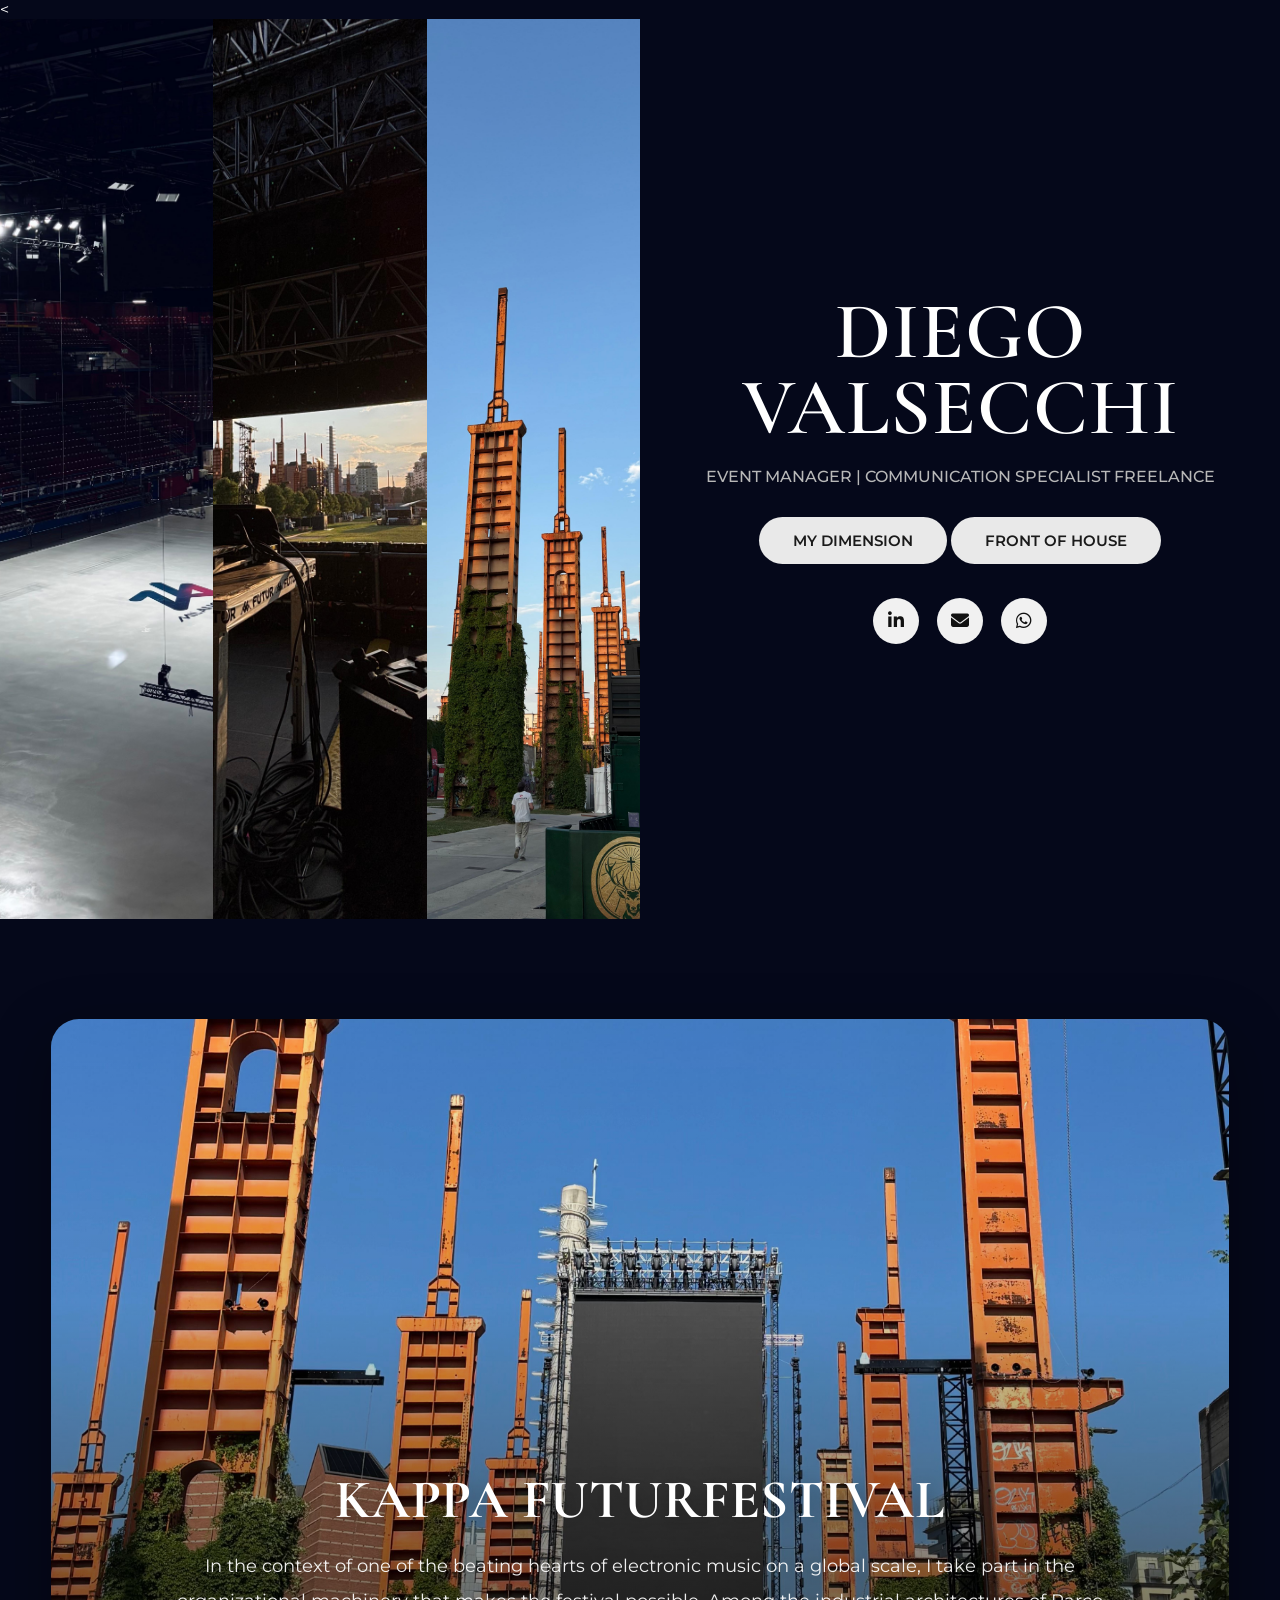
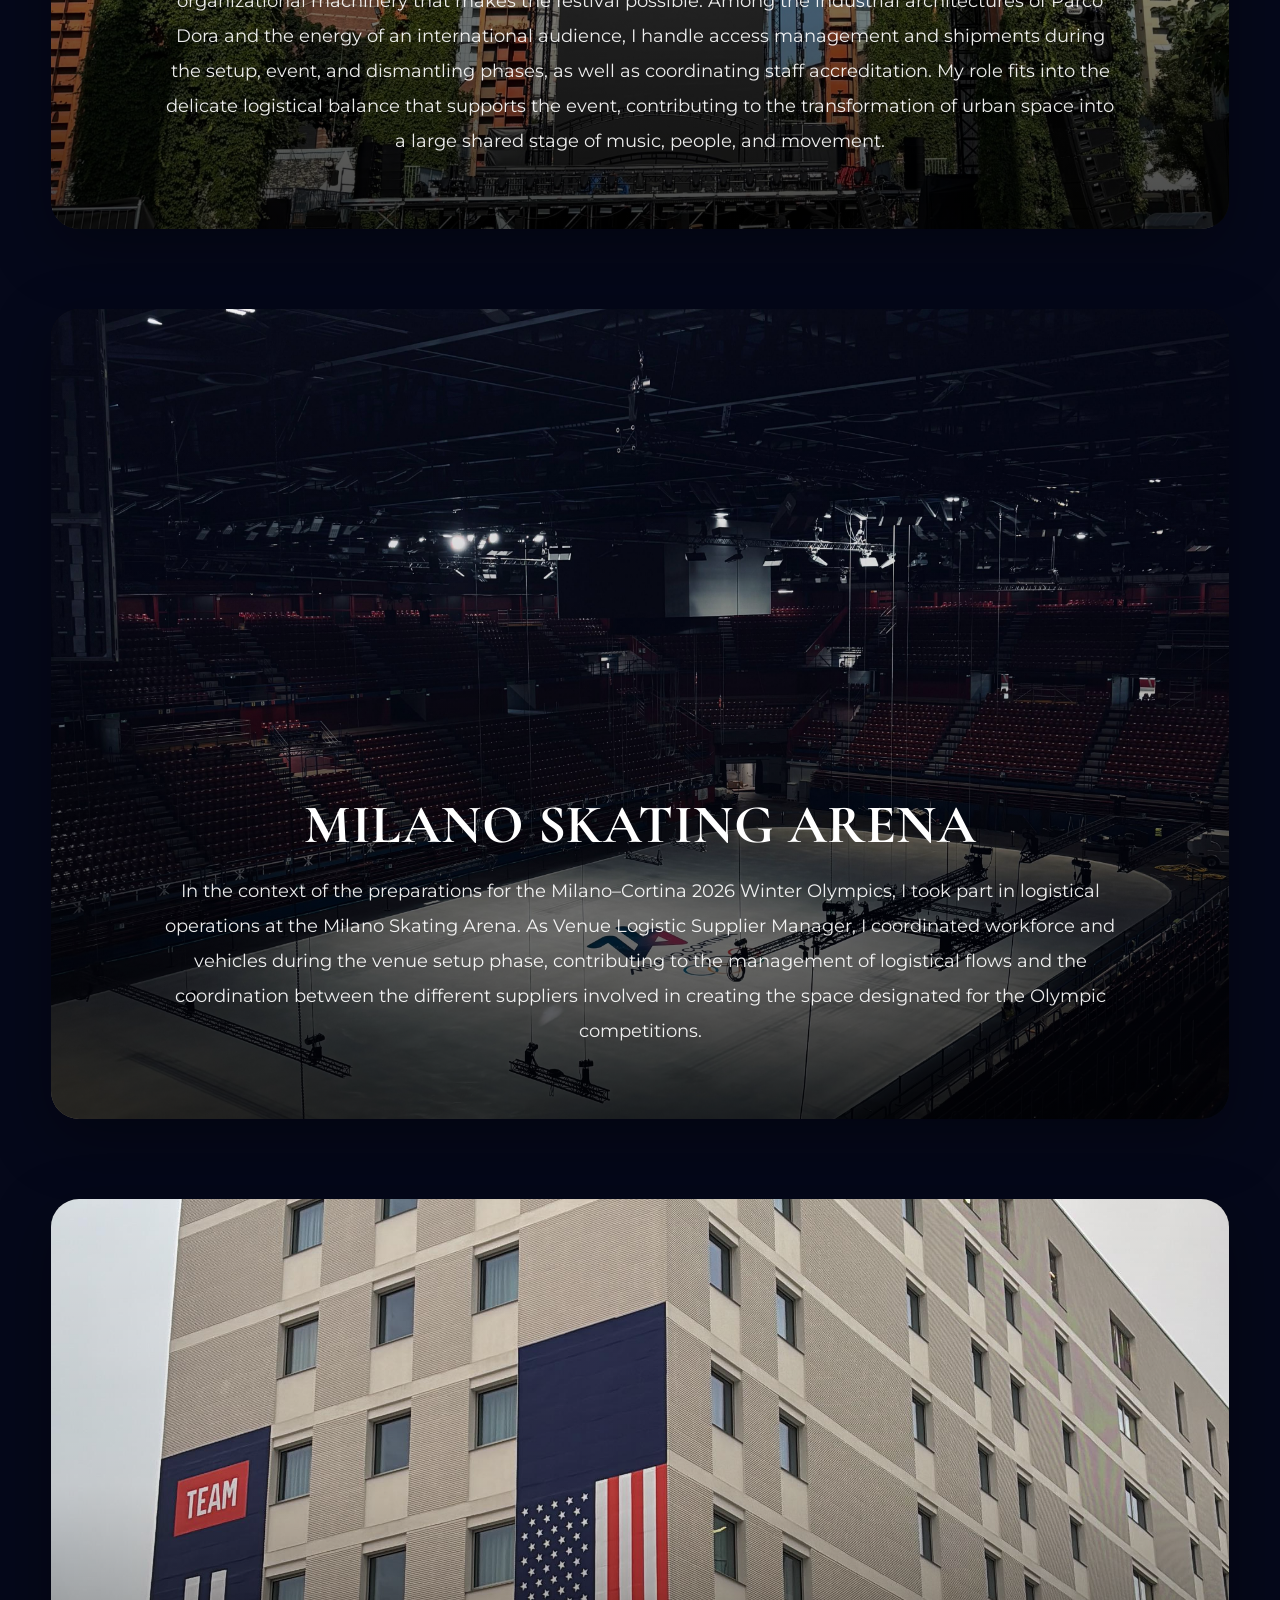
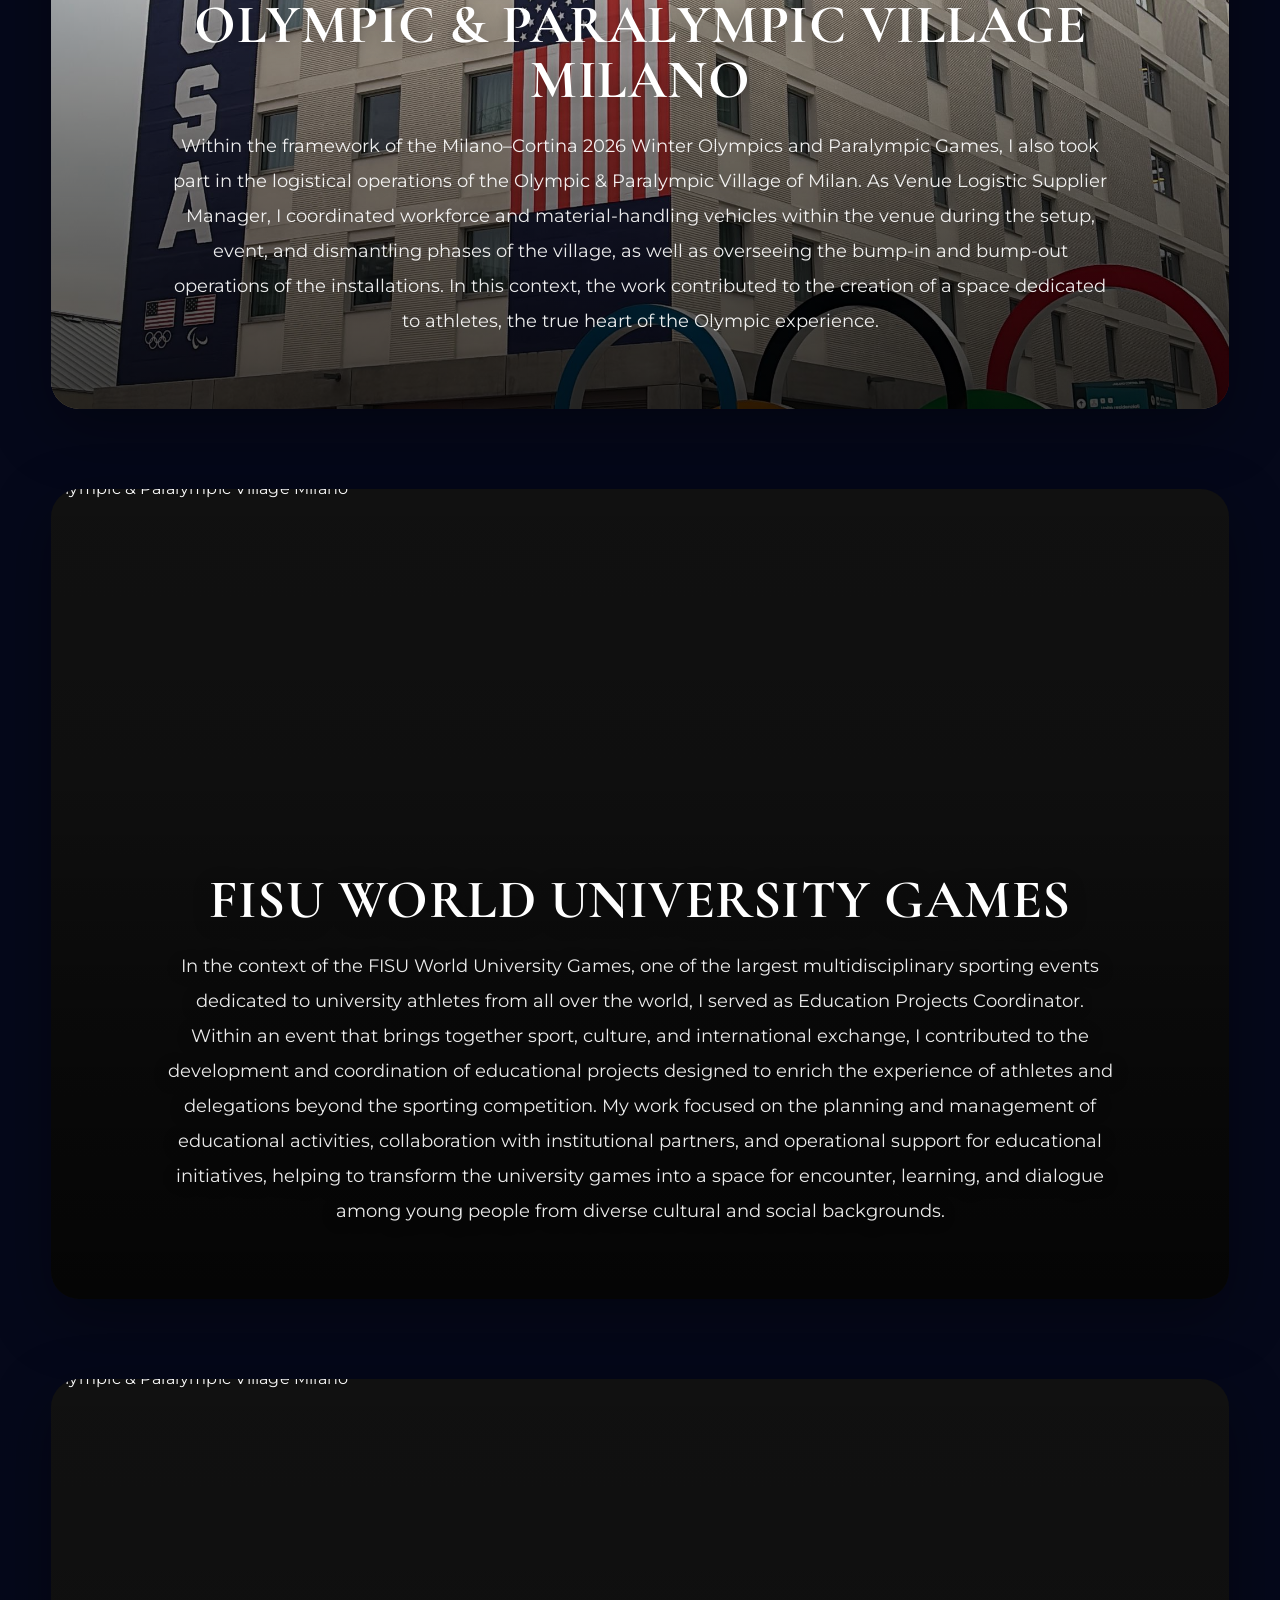
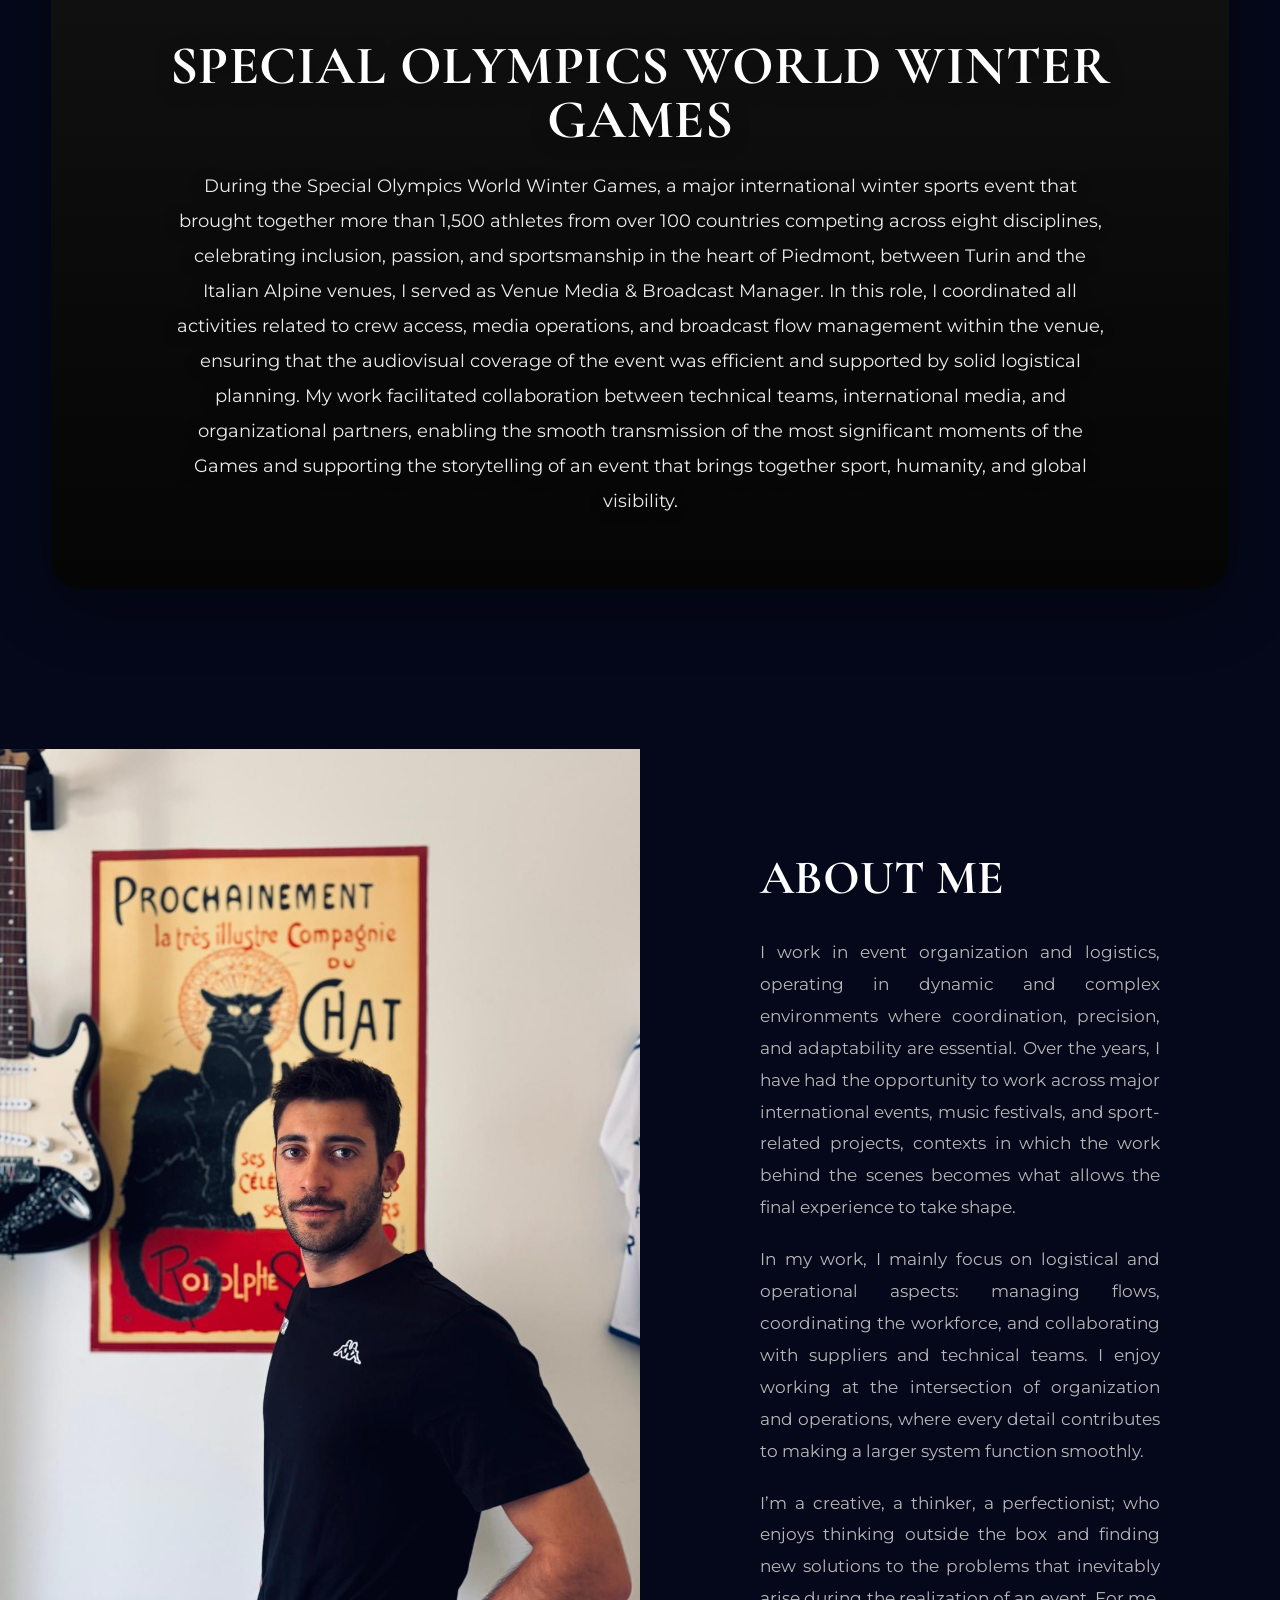
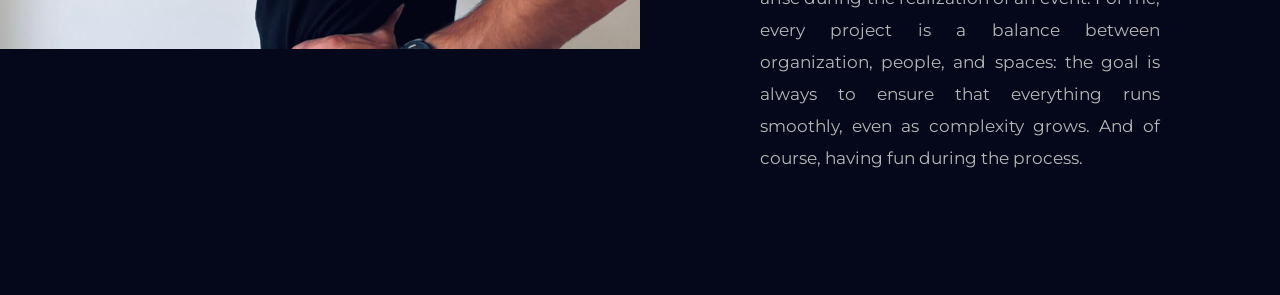
==== commit 3705b5bc: "Add files via upload" ====
--- a/index.html
+++ b/index.html
@@ -1,4 +1,4 @@
-<!DOCTYPE html>
+<<!DOCTYPE html>
 <html lang="it">
 <head>
   <link rel="stylesheet" href="https://cdnjs.cloudflare.com/ajax/libs/font-awesome/6.5.2/css/all.min.css">
@@ -419,6 +419,9 @@
 
         <a href="#portfolio" class="btn">MY DIMENSION</a>
 
+        <a href="frontofhouse.html" class="btn">FRONT OF HOUSE</a>
+        
+
         <div class="socials">
   <a href="www.linkedin.com/in/diego-valsecchi-tesan-b819061b1" target="_blank" aria-label="LinkedIn">
     <i class="fa-brands fa-linkedin-in"></i>
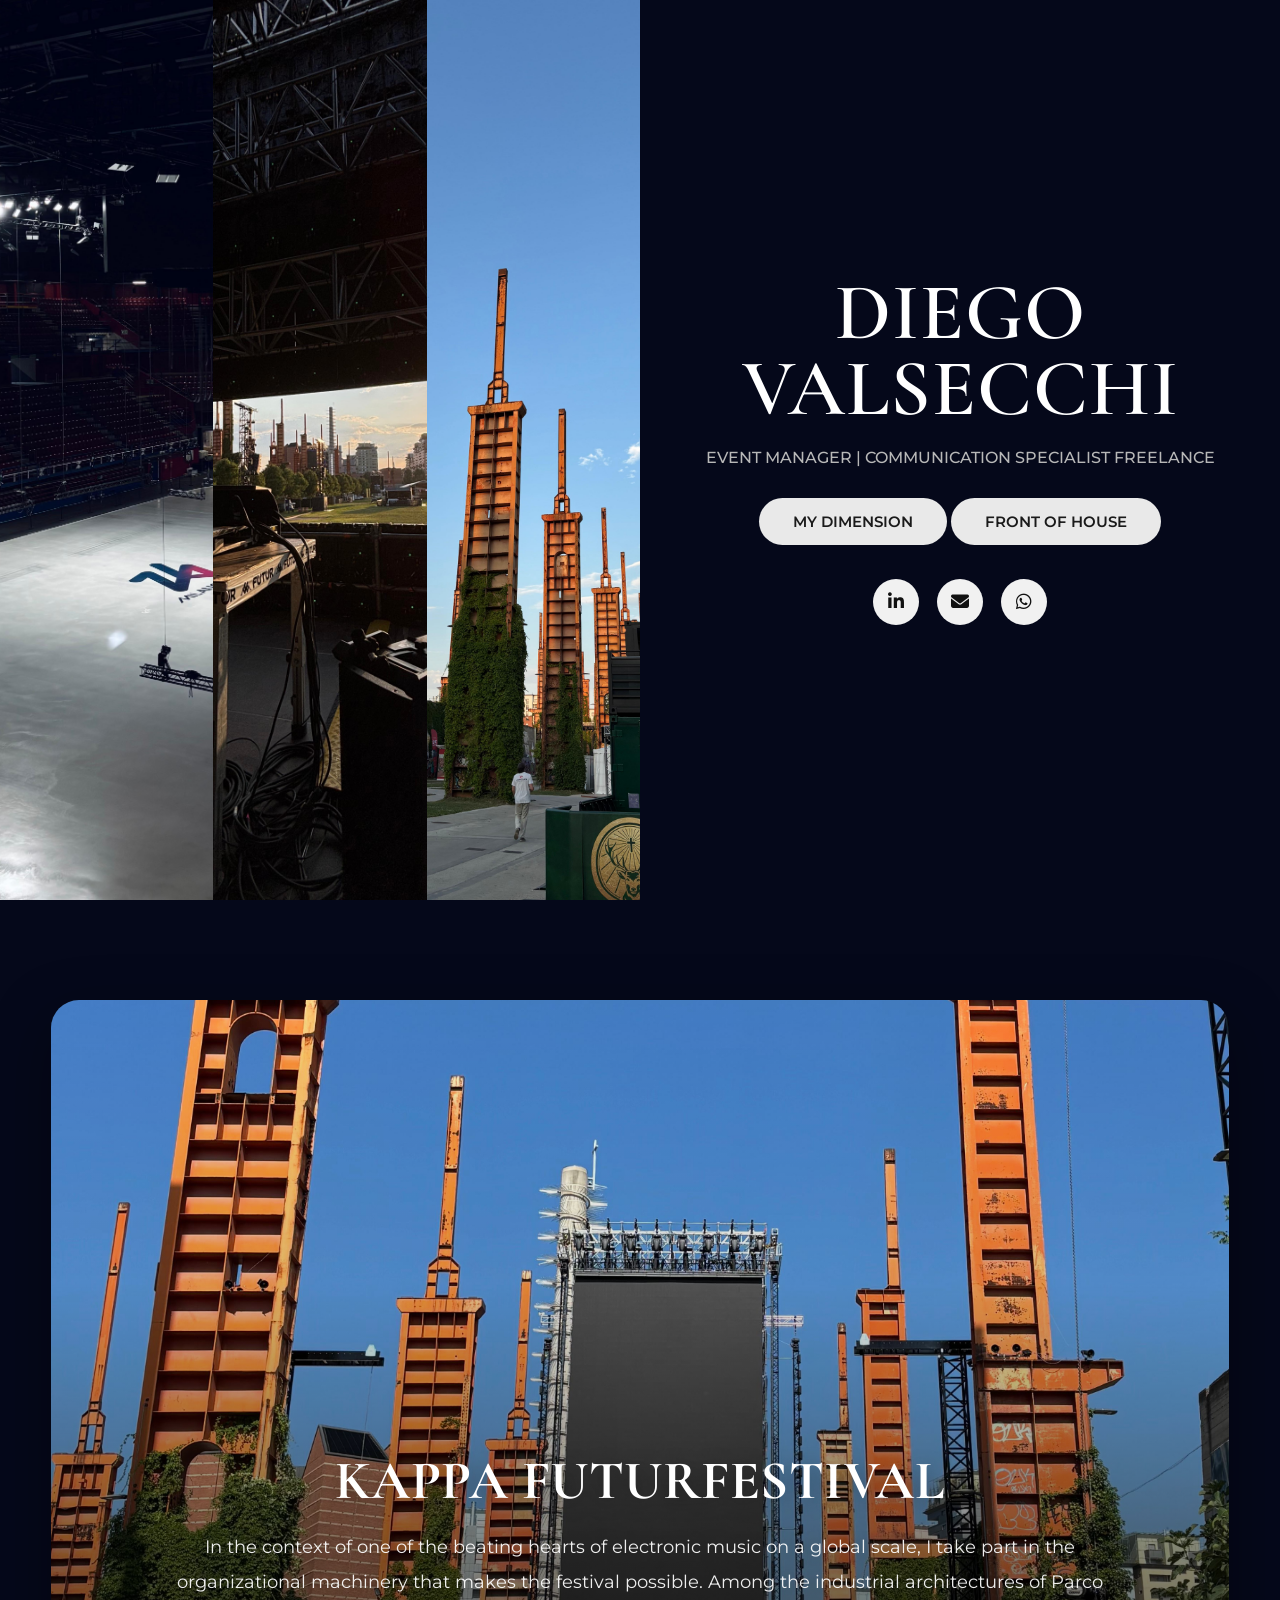
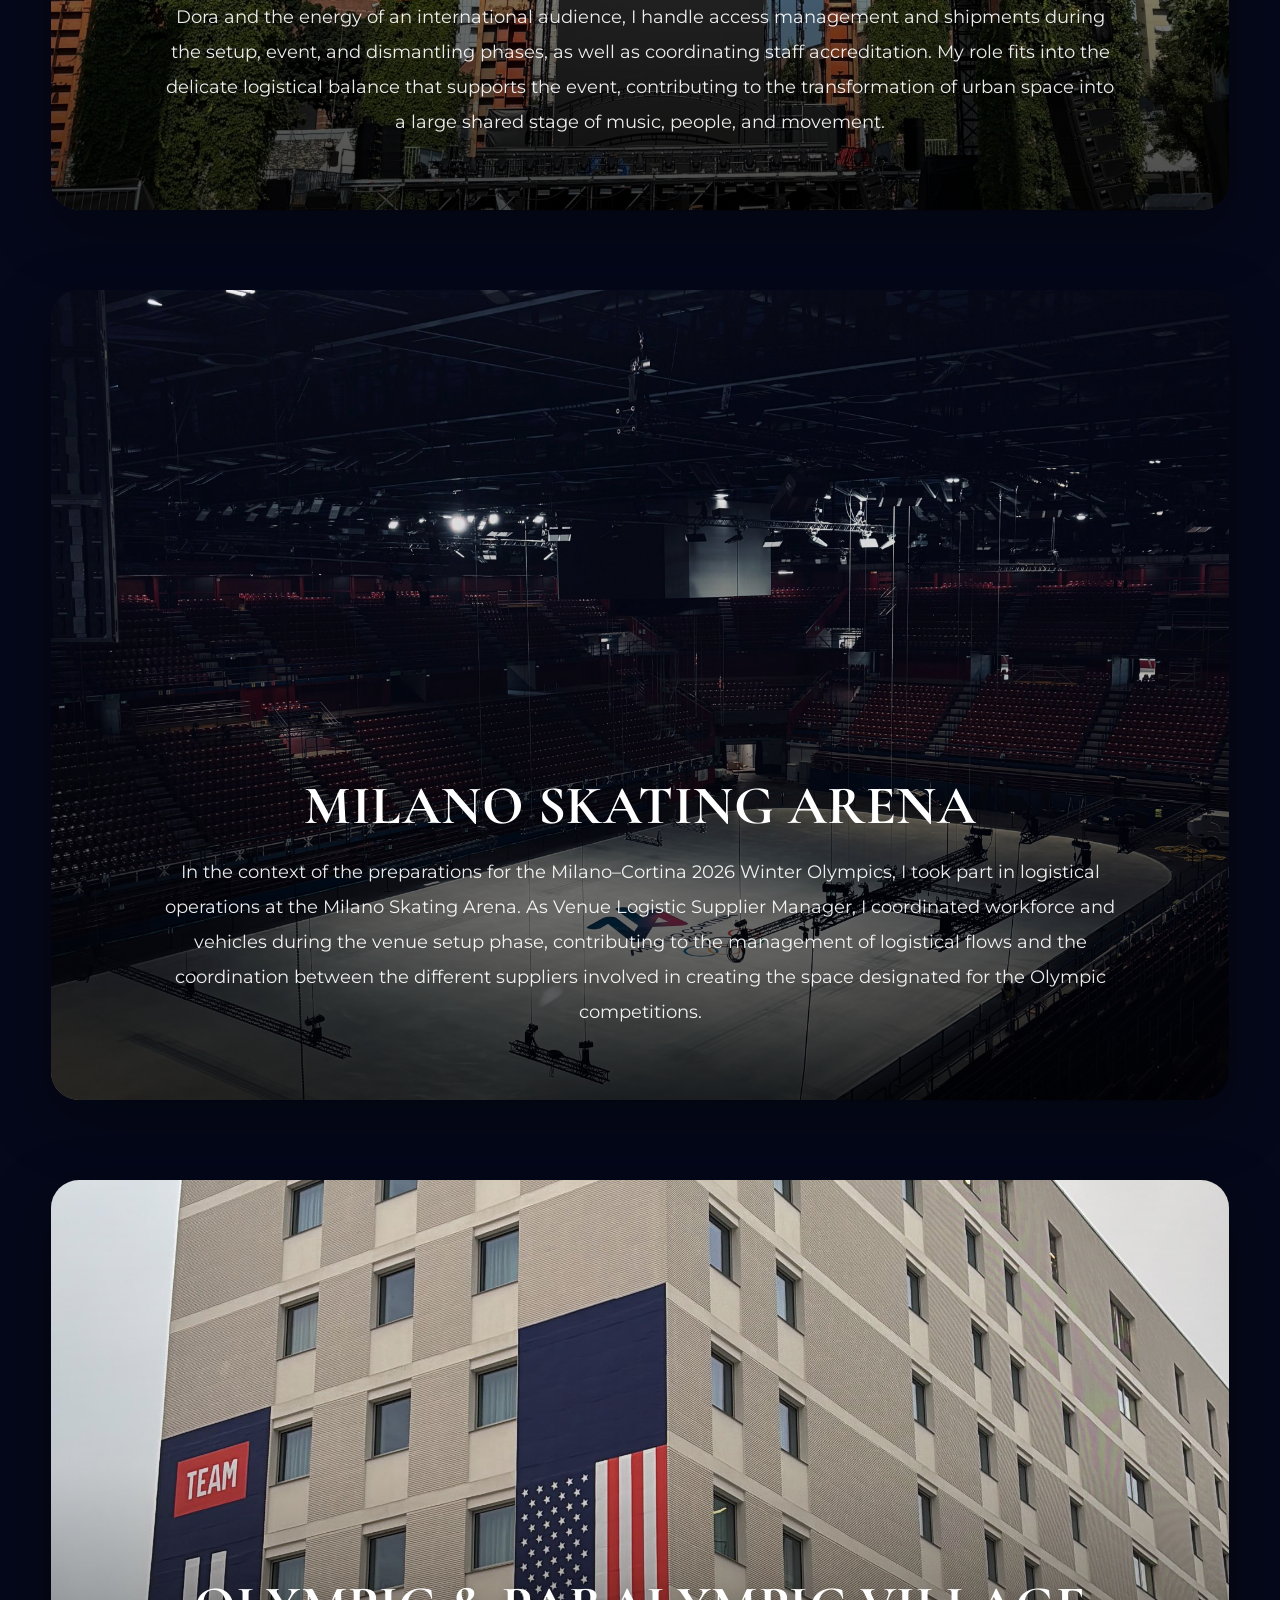
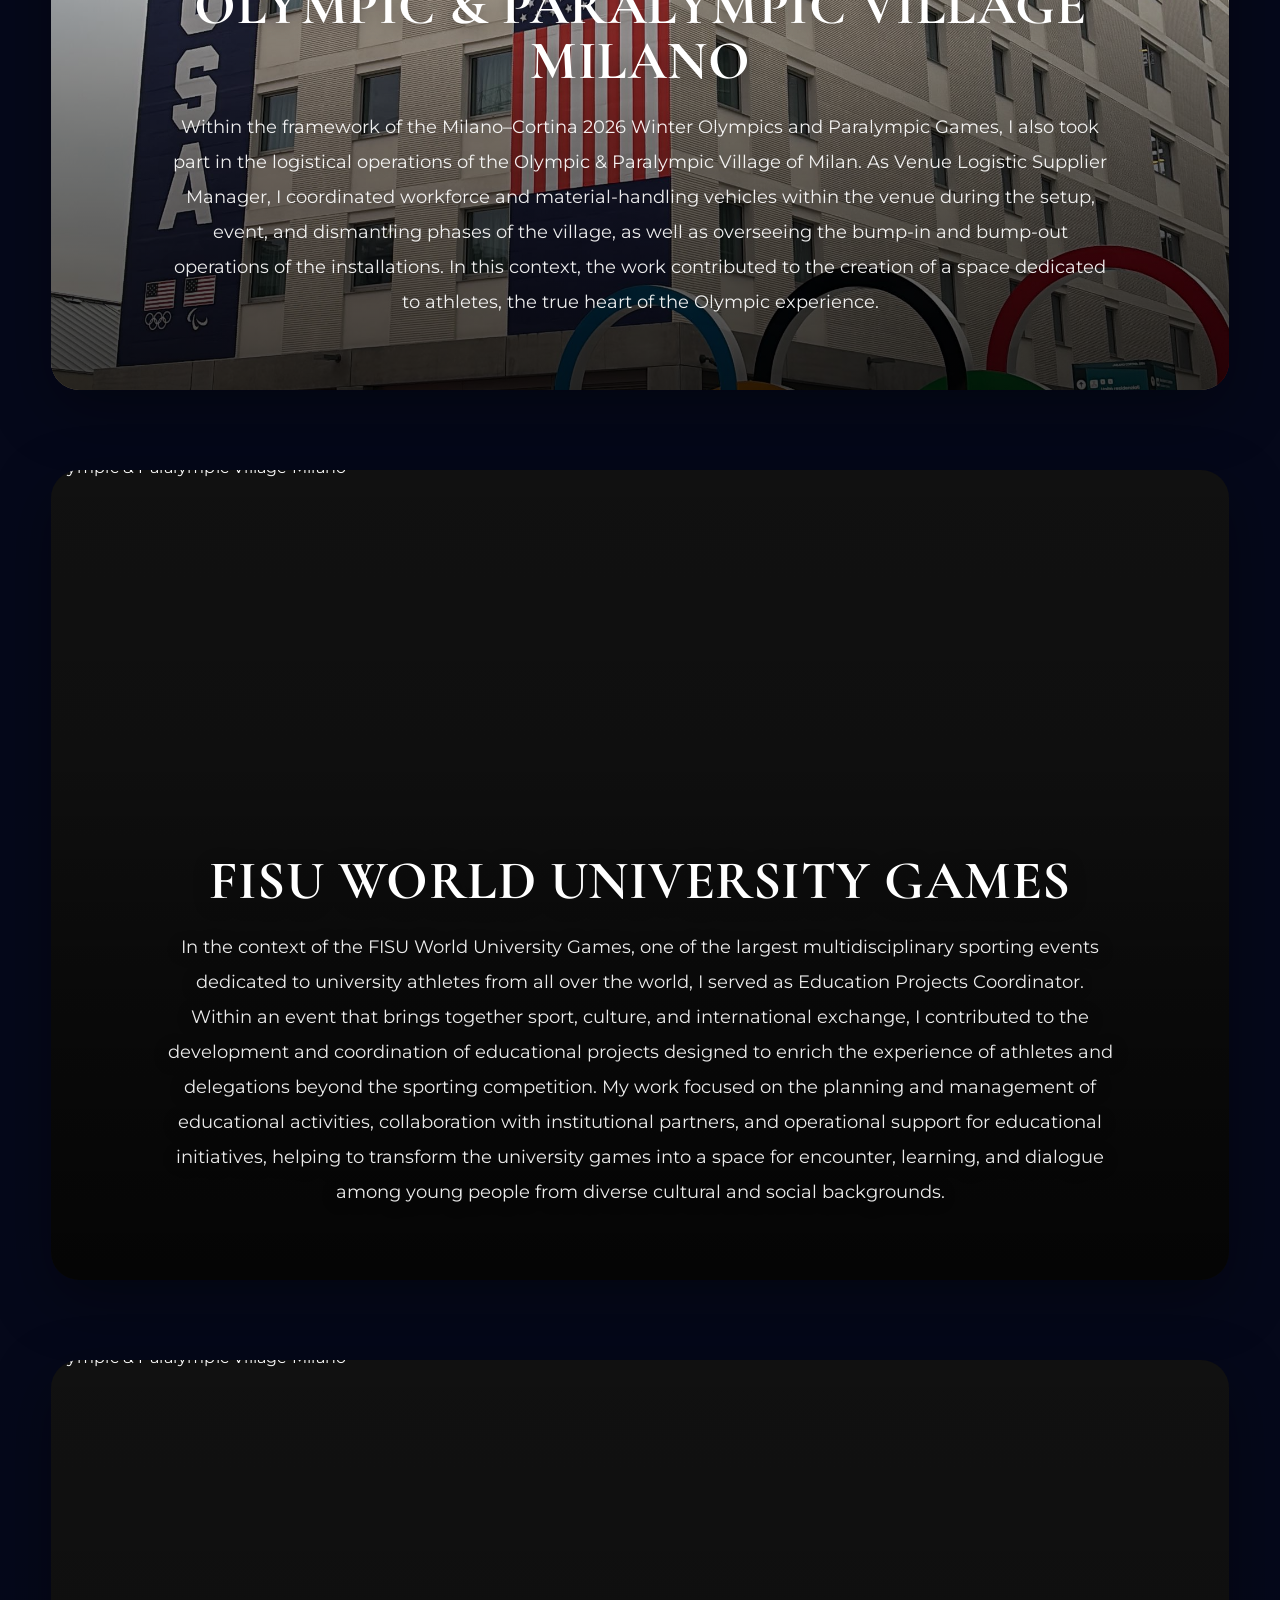
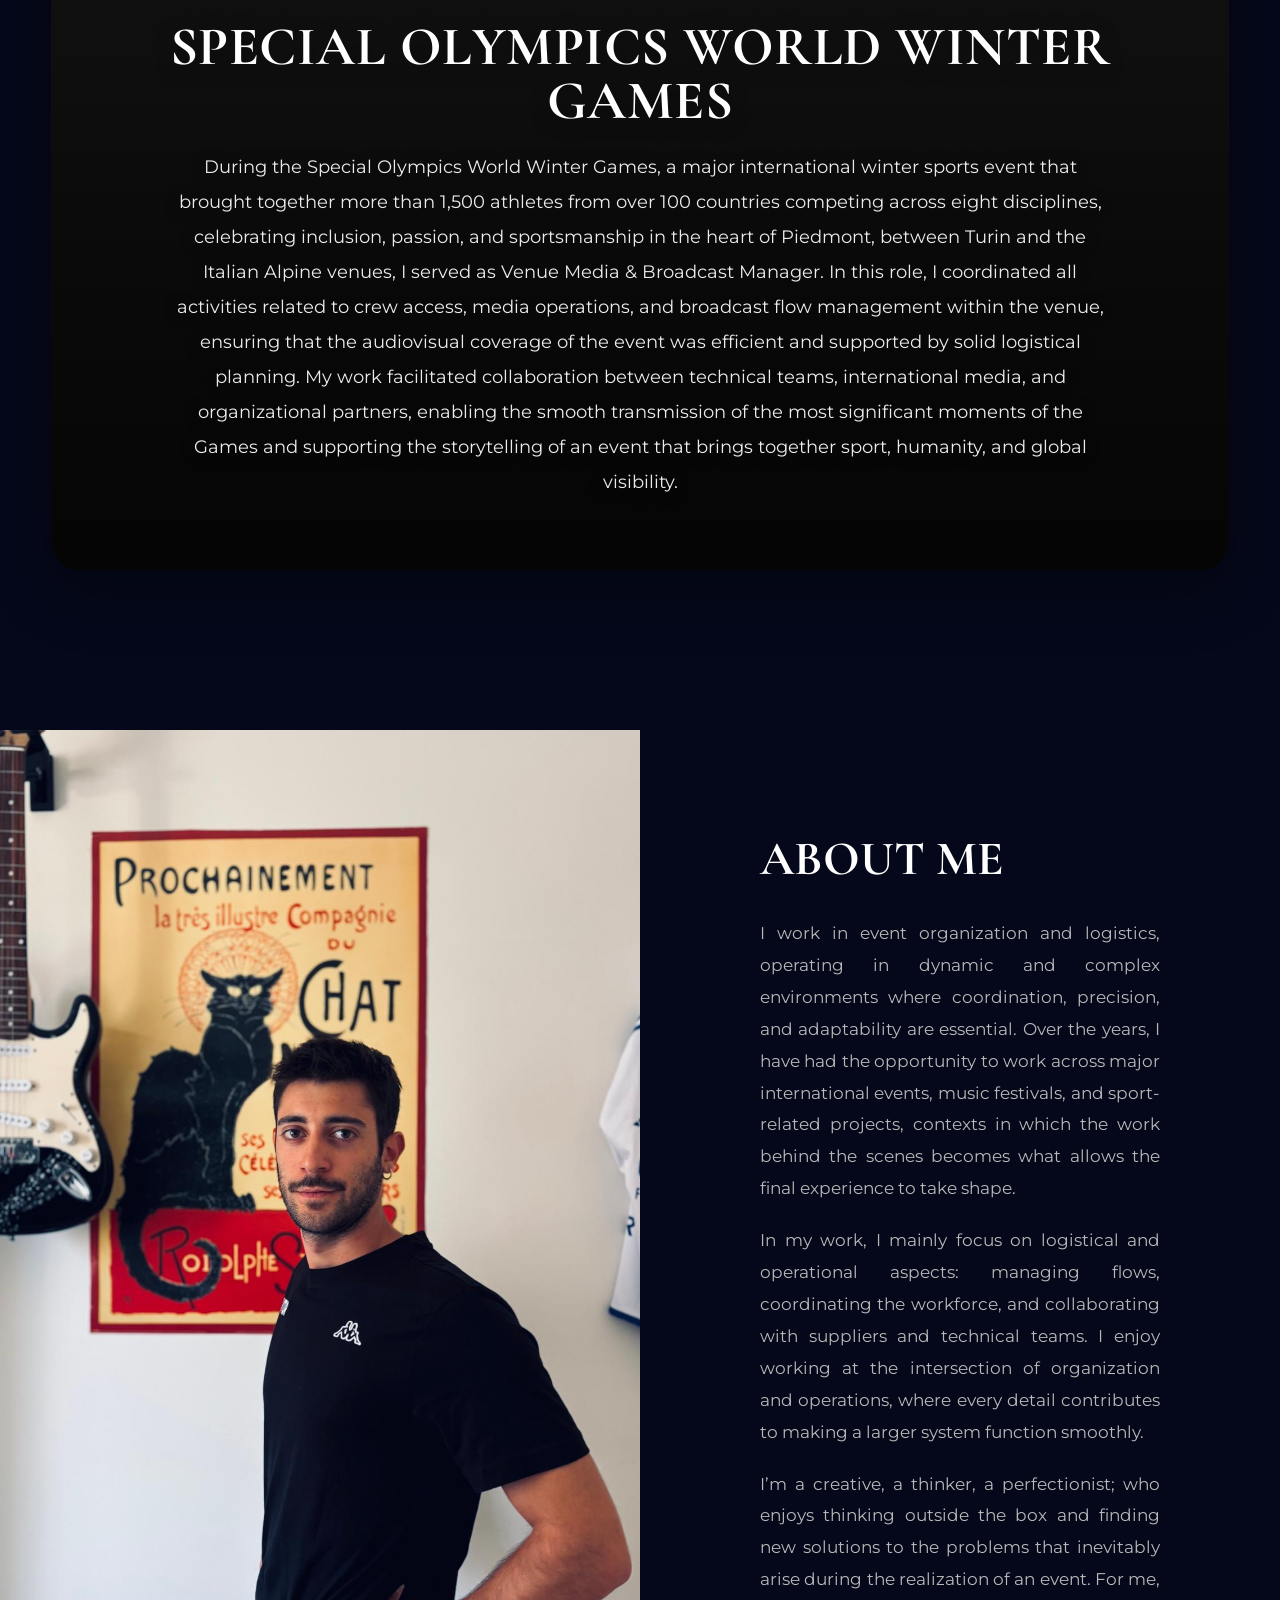
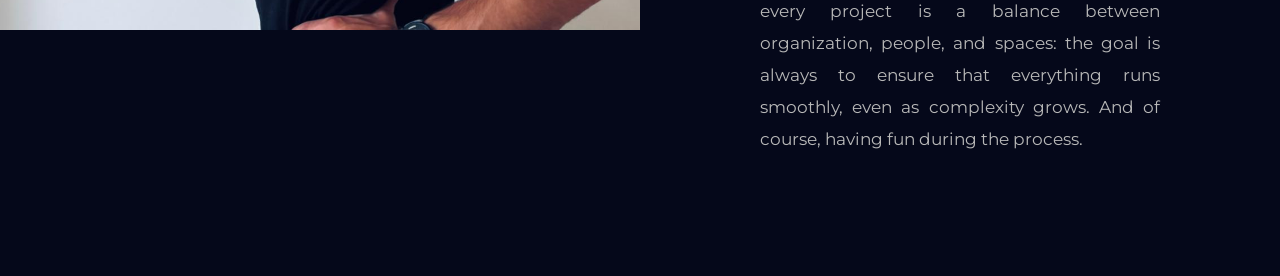
==== commit 372e3f1e: "Add files via upload" ====
--- a/index.html
+++ b/index.html
@@ -1,4 +1,4 @@
-<<!DOCTYPE html>
+<!DOCTYPE html>
 <html lang="it">
 <head>
   <link rel="stylesheet" href="https://cdnjs.cloudflare.com/ajax/libs/font-awesome/6.5.2/css/all.min.css">
@@ -396,6 +396,24 @@
         font-size: 16px;
       }
     }
+    @media (max-width: 900px){
+  .about-container{
+    flex-direction: column;
+  }
+
+  .about-image,
+  .about-text{
+    width: 100%;
+  }
+
+  .about-image img{
+    height: auto;
+  }
+
+  .about-text{
+    padding: 40px 20px;
+  }
+}
   </style>
 </head>
 <body>
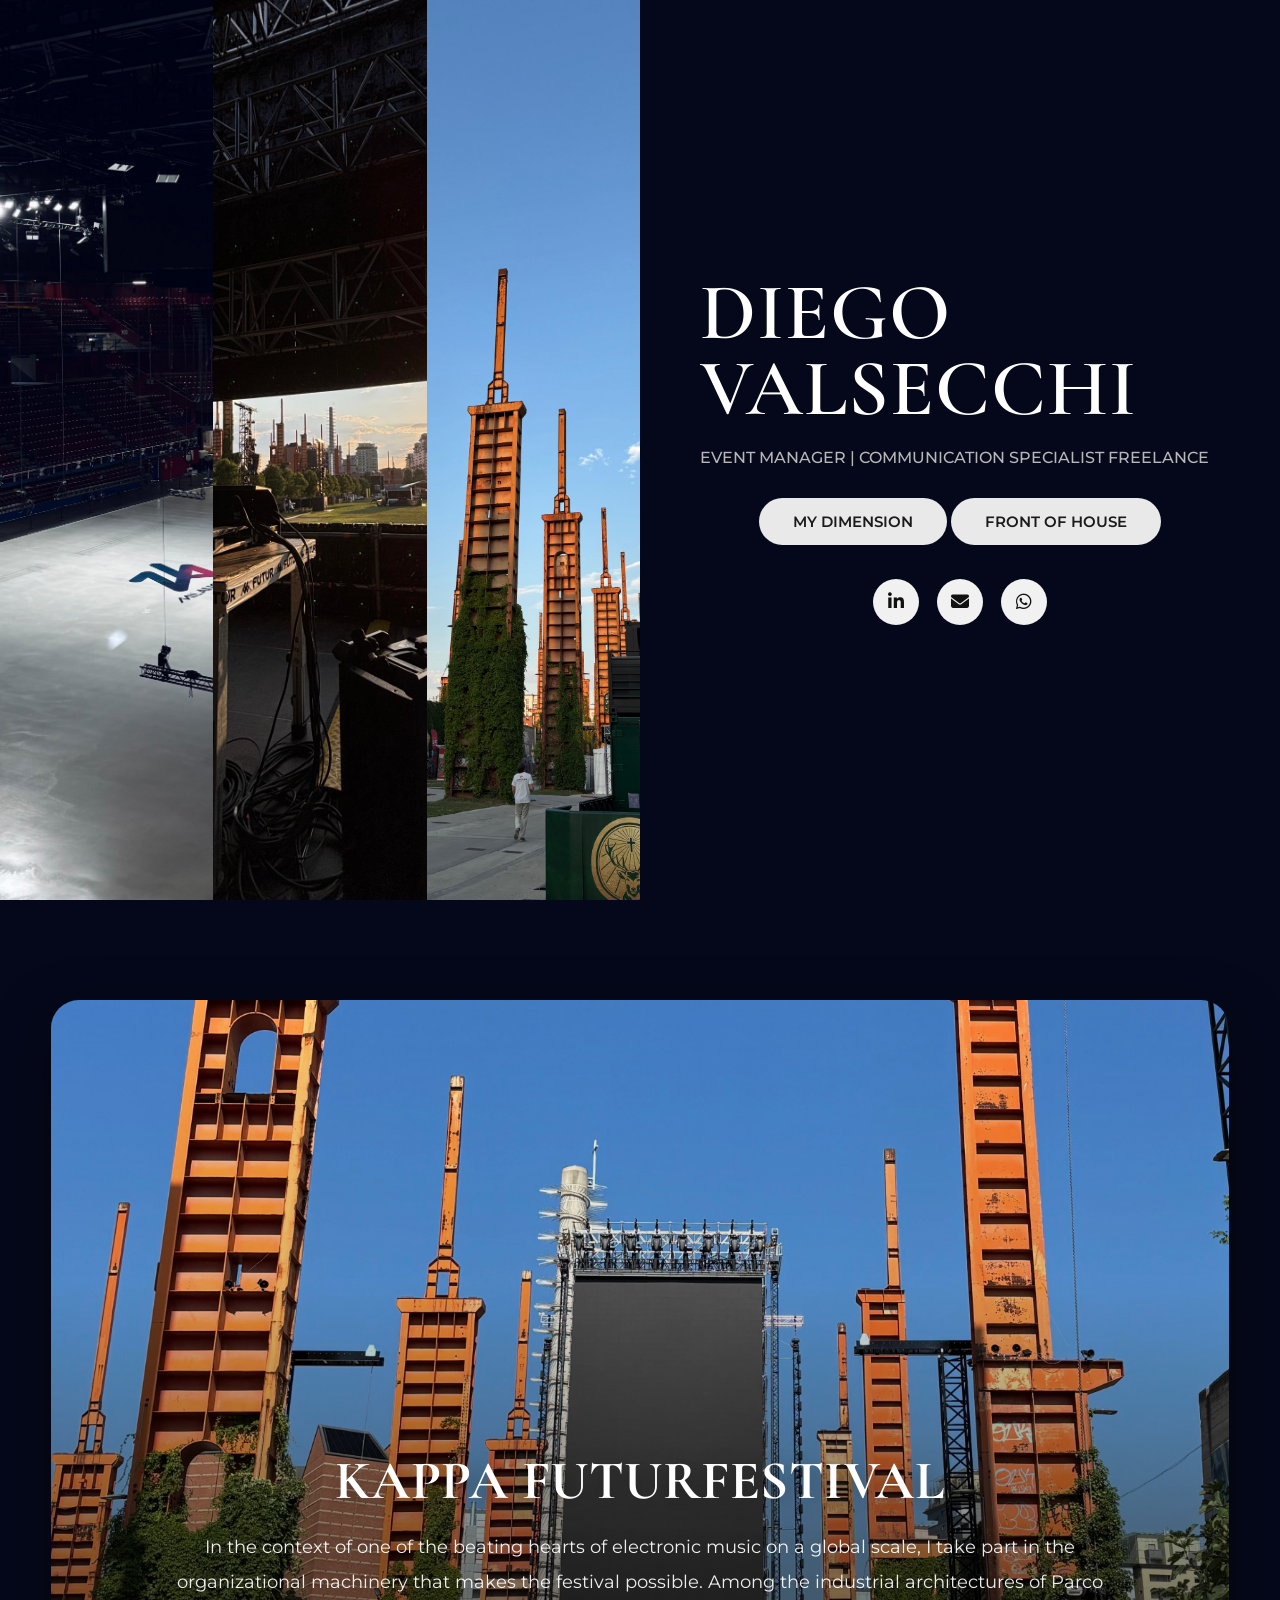
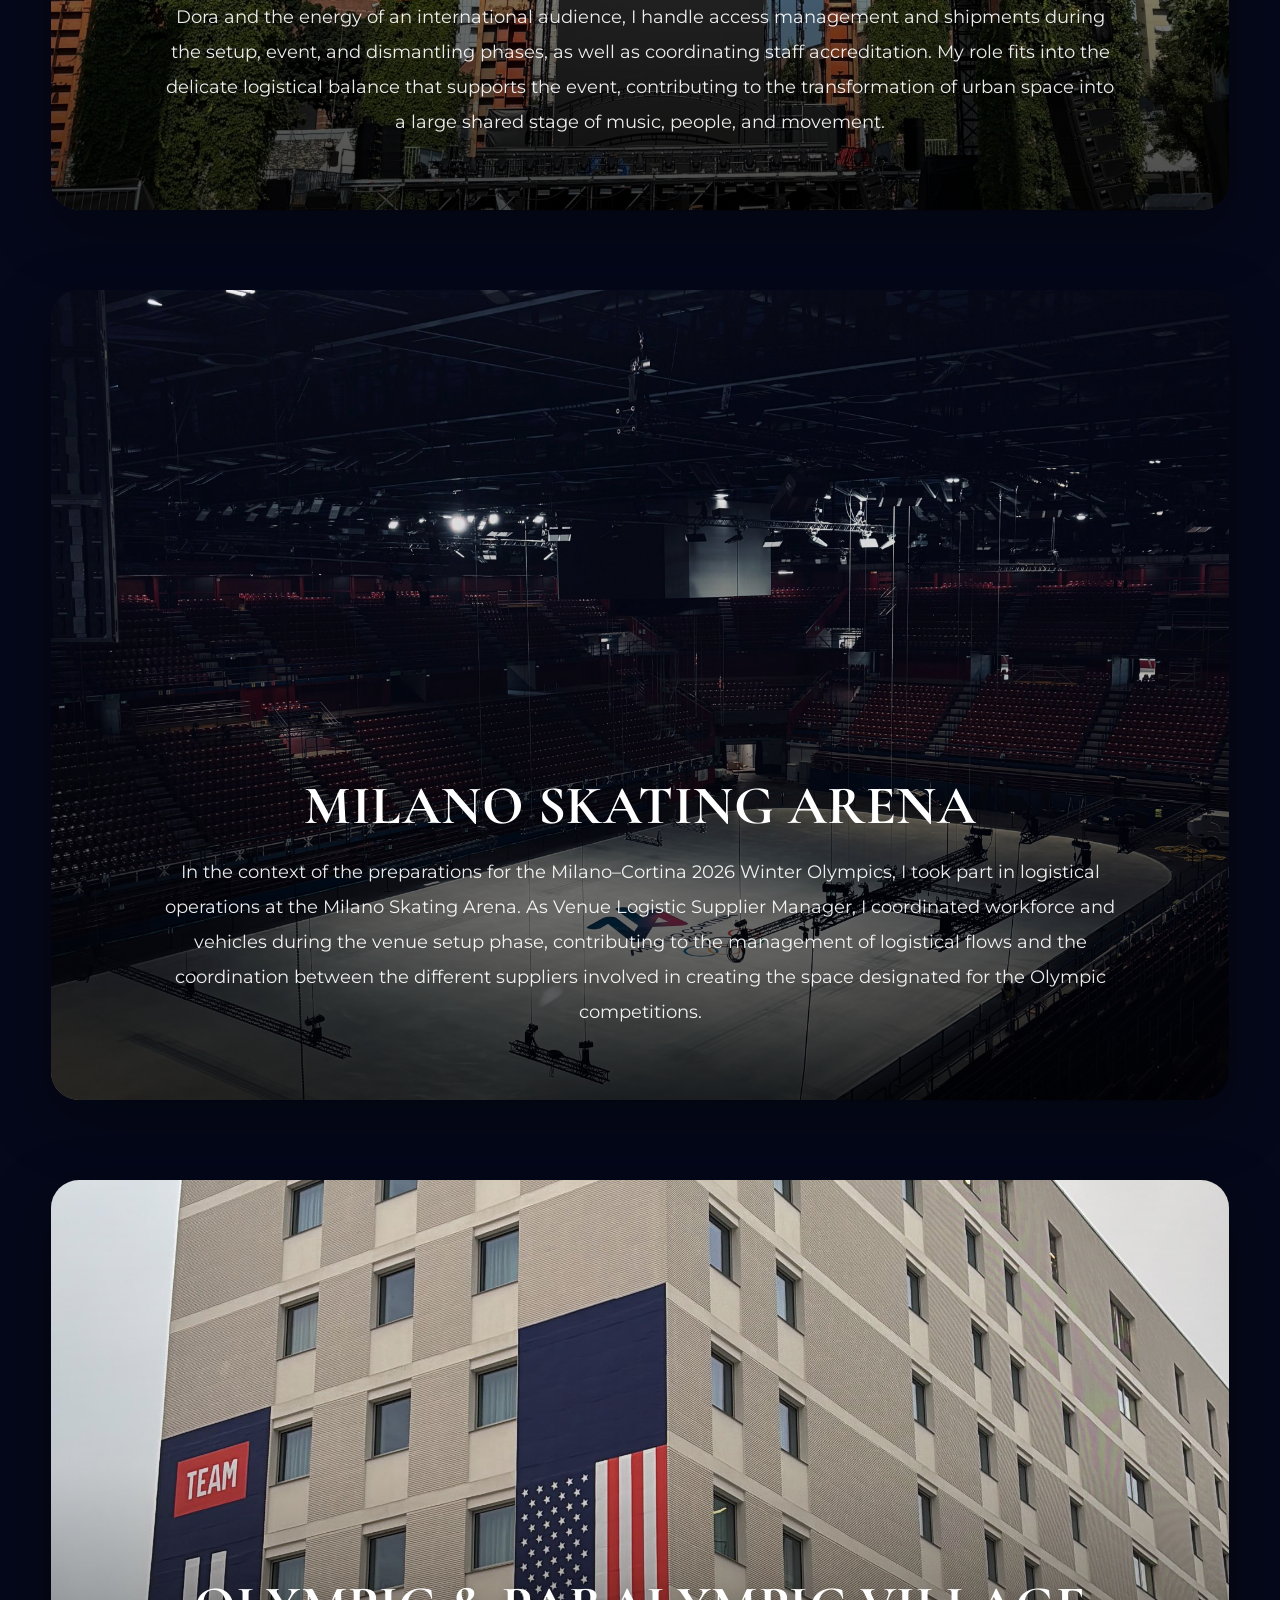
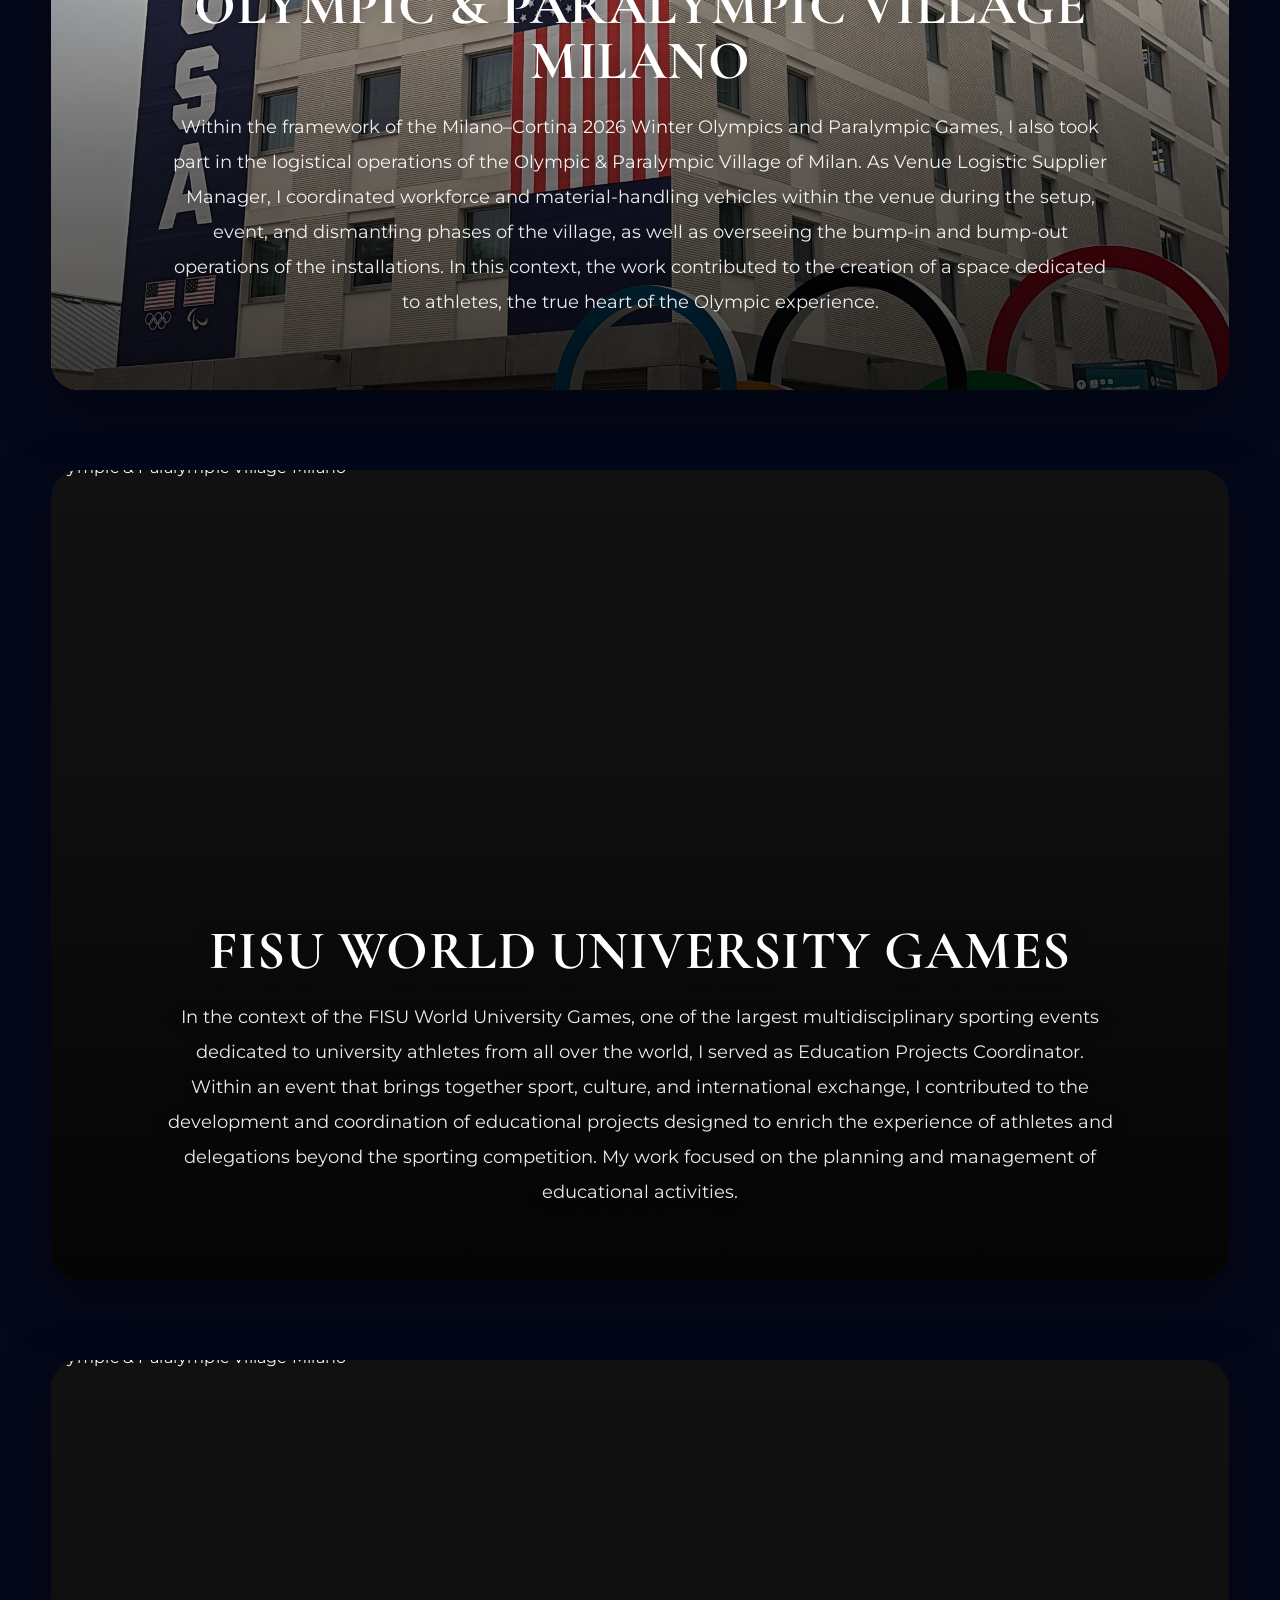
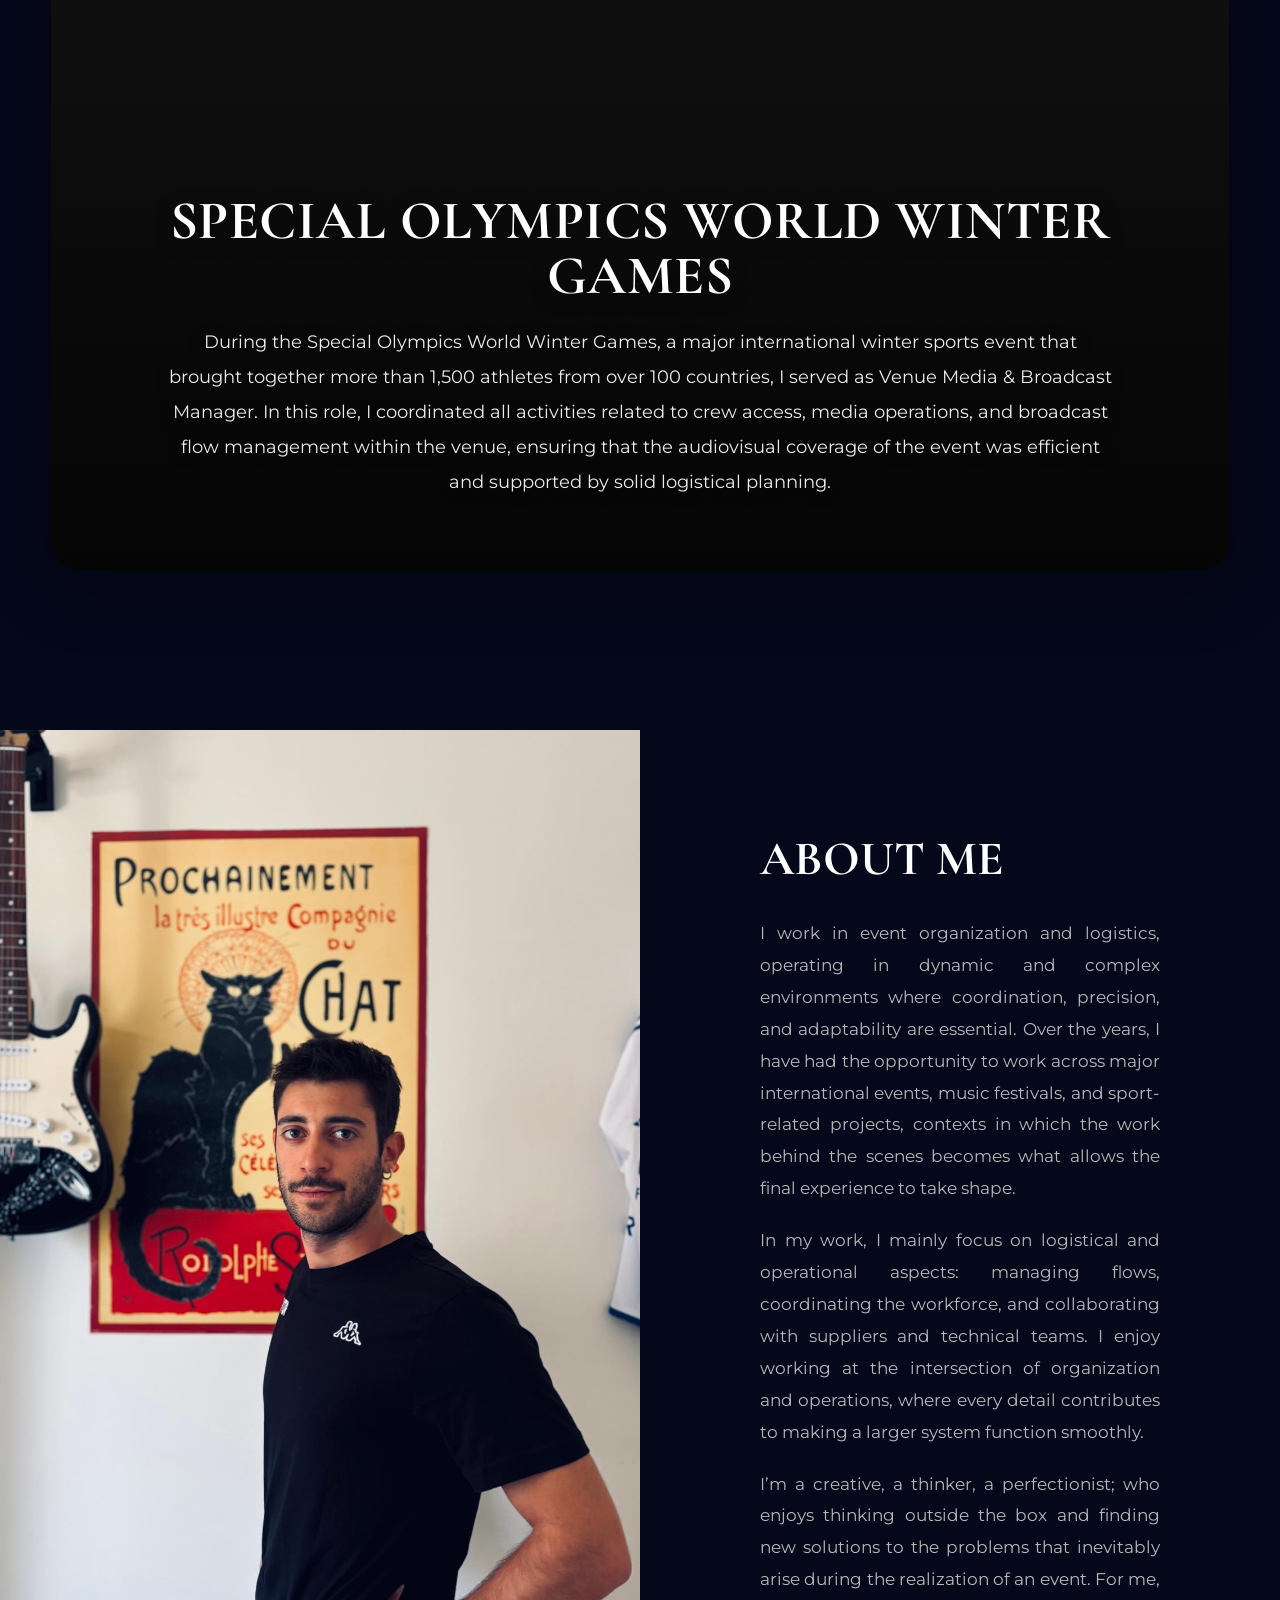
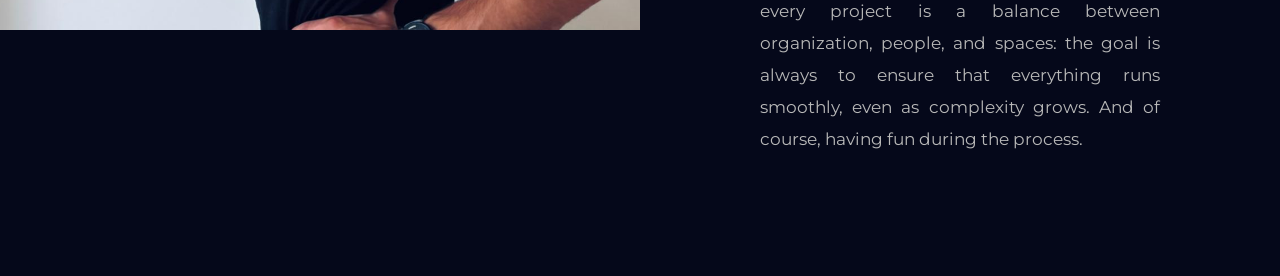
==== commit 406ccd57: "Add files via upload" ====
--- a/index.html
+++ b/index.html
@@ -48,6 +48,8 @@
 font-family:'Cormorant Garamond', serif;
 font-size:3rem;
 margin-bottom:30px;
+text-align: justify;
+hyphens: auto;
 }
 
 .about-text p{
@@ -56,6 +58,8 @@
 color:#b8b8b8;
 margin-bottom:20px;
 max-width:520px;
+text-align: justify;
+hyphens: auto;
 }
  html {
   scroll-behavior: smooth;
@@ -286,6 +290,8 @@
       letter-spacing: 1px;
       margin-bottom: 18px;
       text-transform: uppercase;
+      text-align: justify;
+      hyphens: auto;
     }
 
     .subtitle {
@@ -295,6 +301,8 @@
       text-transform: uppercase;
       margin-bottom: 28px;
       line-height: 1.6;
+      text-align: justify;
+      hyphens: auto;
     }
 
     .btn {
@@ -500,7 +508,7 @@
         <h2>FISU WORLD UNIVERSITY GAMES</h2>
         <p>
           In the context of the FISU World University Games, one of the largest multidisciplinary sporting events dedicated to university athletes from all over the world, I served as Education Projects Coordinator.
-          Within an event that brings together sport, culture, and international exchange, I contributed to the development and coordination of educational projects designed to enrich the experience of athletes and delegations beyond the sporting competition. My work focused on the planning and management of educational activities, collaboration with institutional partners, and operational support for educational initiatives, helping to transform the university games into a space for encounter, learning, and dialogue among young people from diverse cultural and social backgrounds.
+          Within an event that brings together sport, culture, and international exchange, I contributed to the development and coordination of educational projects designed to enrich the experience of athletes and delegations beyond the sporting competition. My work focused on the planning and management of educational activities.
         </p>
       </div>
     </div>
@@ -512,8 +520,8 @@
       <div class="apple-overlay">
         <h2>SPECIAL OLYMPICS WORLD WINTER GAMES</h2>
         <p>
-         During the Special Olympics World Winter Games, a major international winter sports event that brought together more than 1,500 athletes from over 100 countries competing across eight disciplines, celebrating inclusion, passion, and sportsmanship in the heart of Piedmont, between Turin and the Italian Alpine venues, I served as Venue Media & Broadcast Manager.
-         In this role, I coordinated all activities related to crew access, media operations, and broadcast flow management within the venue, ensuring that the audiovisual coverage of the event was efficient and supported by solid logistical planning. My work facilitated collaboration between technical teams, international media, and organizational partners, enabling the smooth transmission of the most significant moments of the Games and supporting the storytelling of an event that brings together sport, humanity, and global visibility.
+         During the Special Olympics World Winter Games, a major international winter sports event that brought together more than 1,500 athletes from over 100 countries, I served as Venue Media & Broadcast Manager.
+         In this role, I coordinated all activities related to crew access, media operations, and broadcast flow management within the venue, ensuring that the audiovisual coverage of the event was efficient and supported by solid logistical planning. 
         </p>
       </div>
     </div>
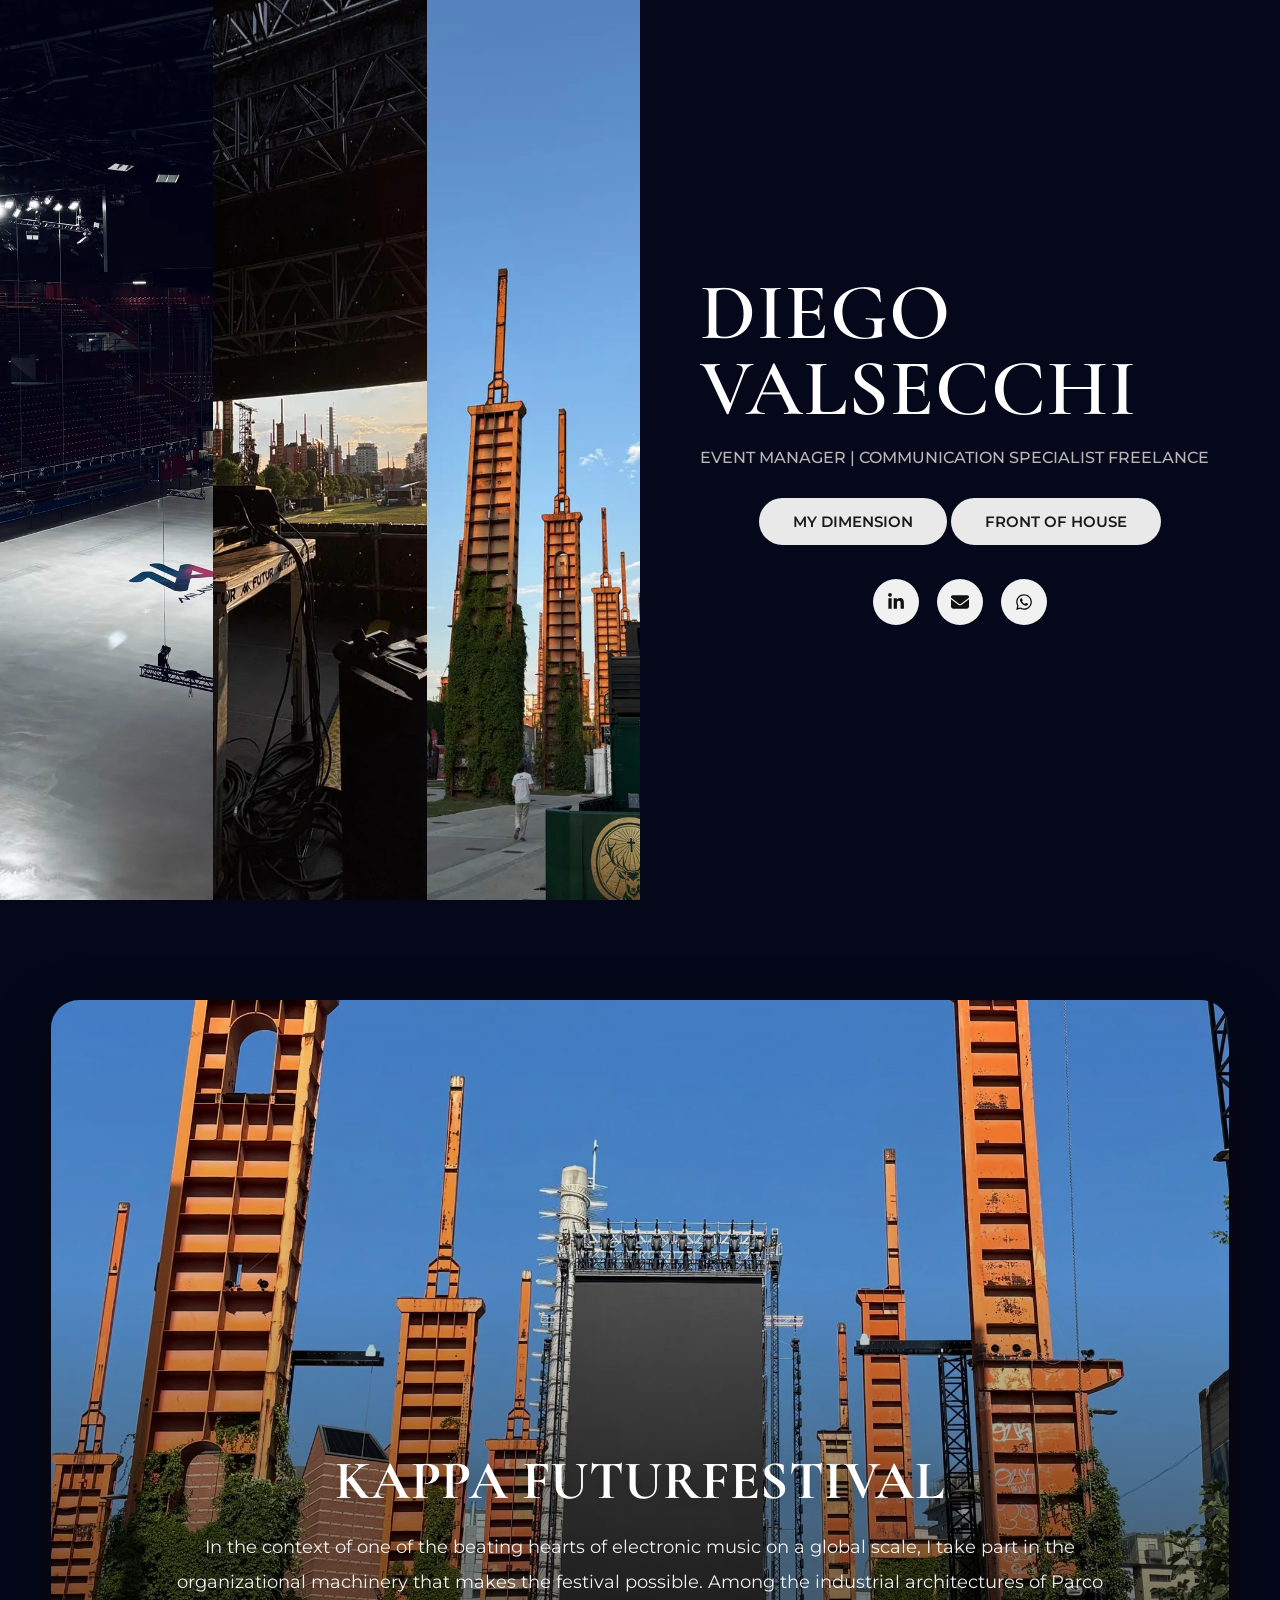
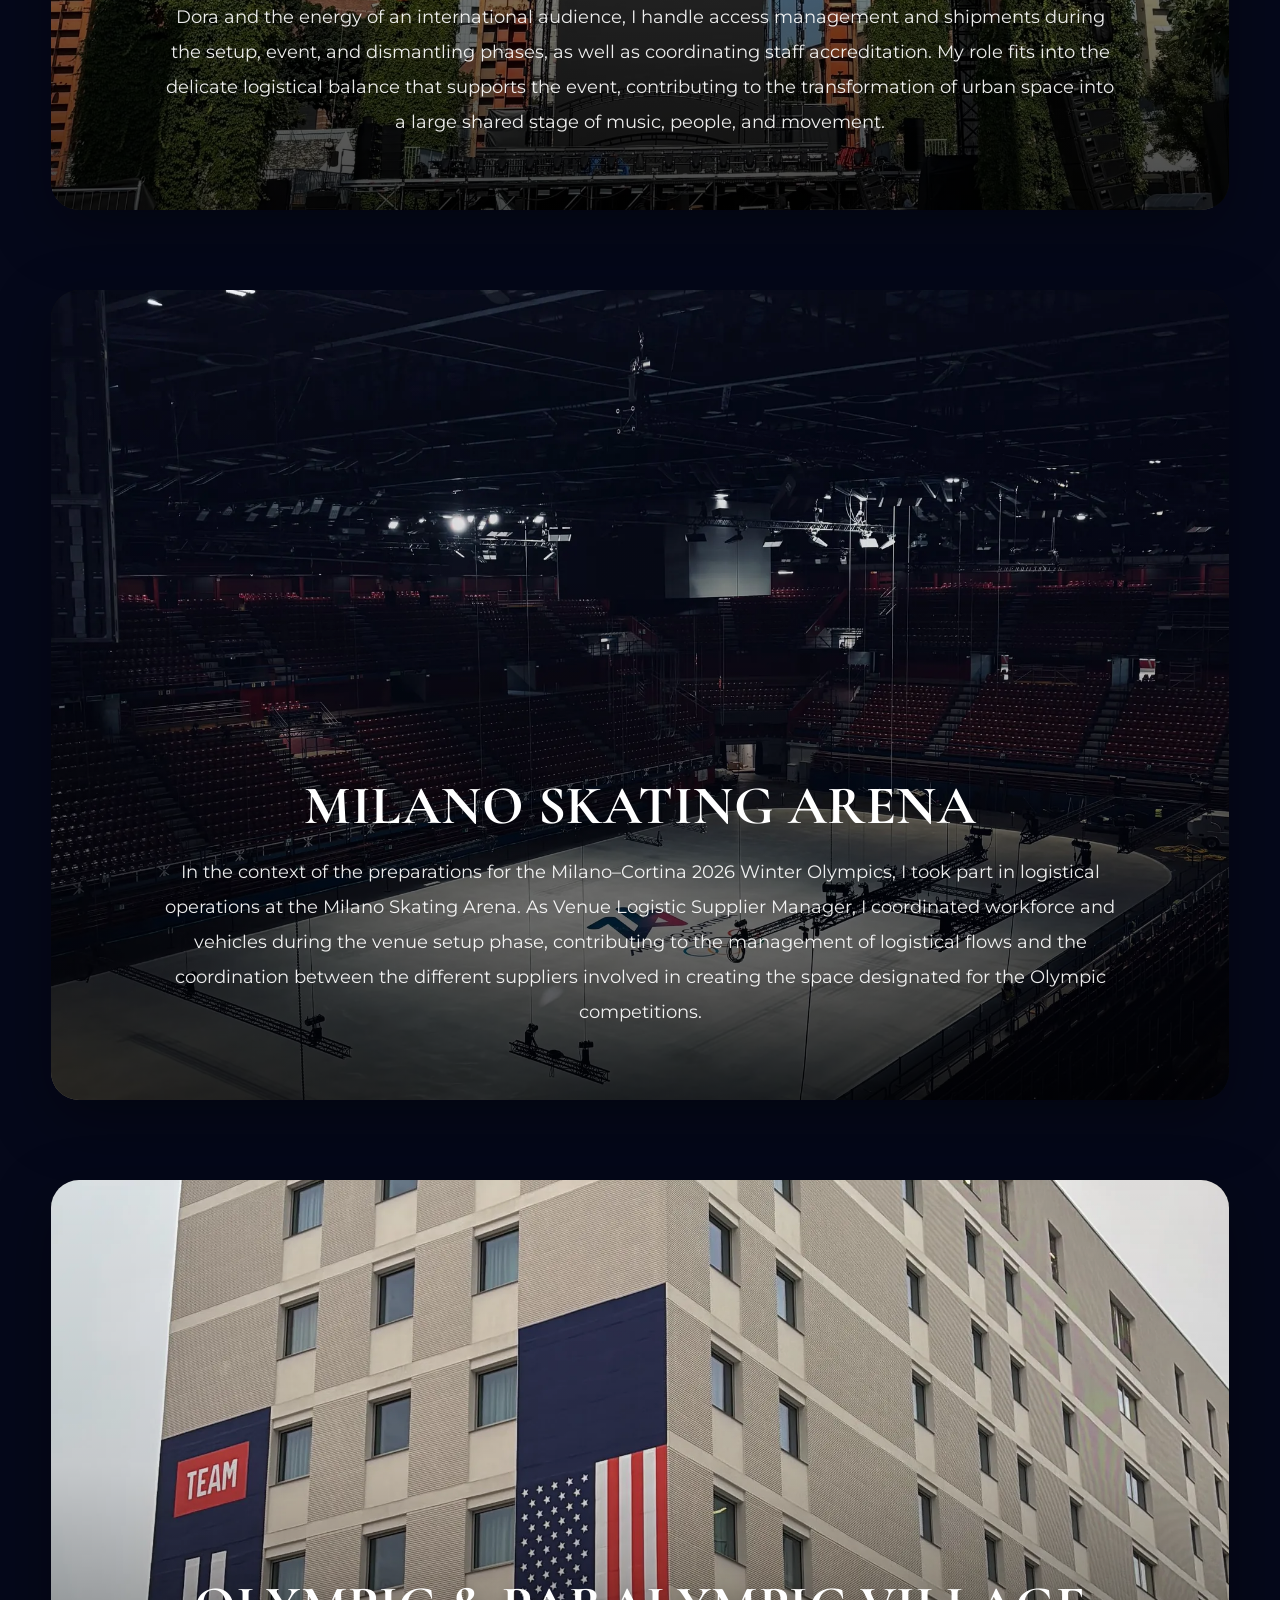
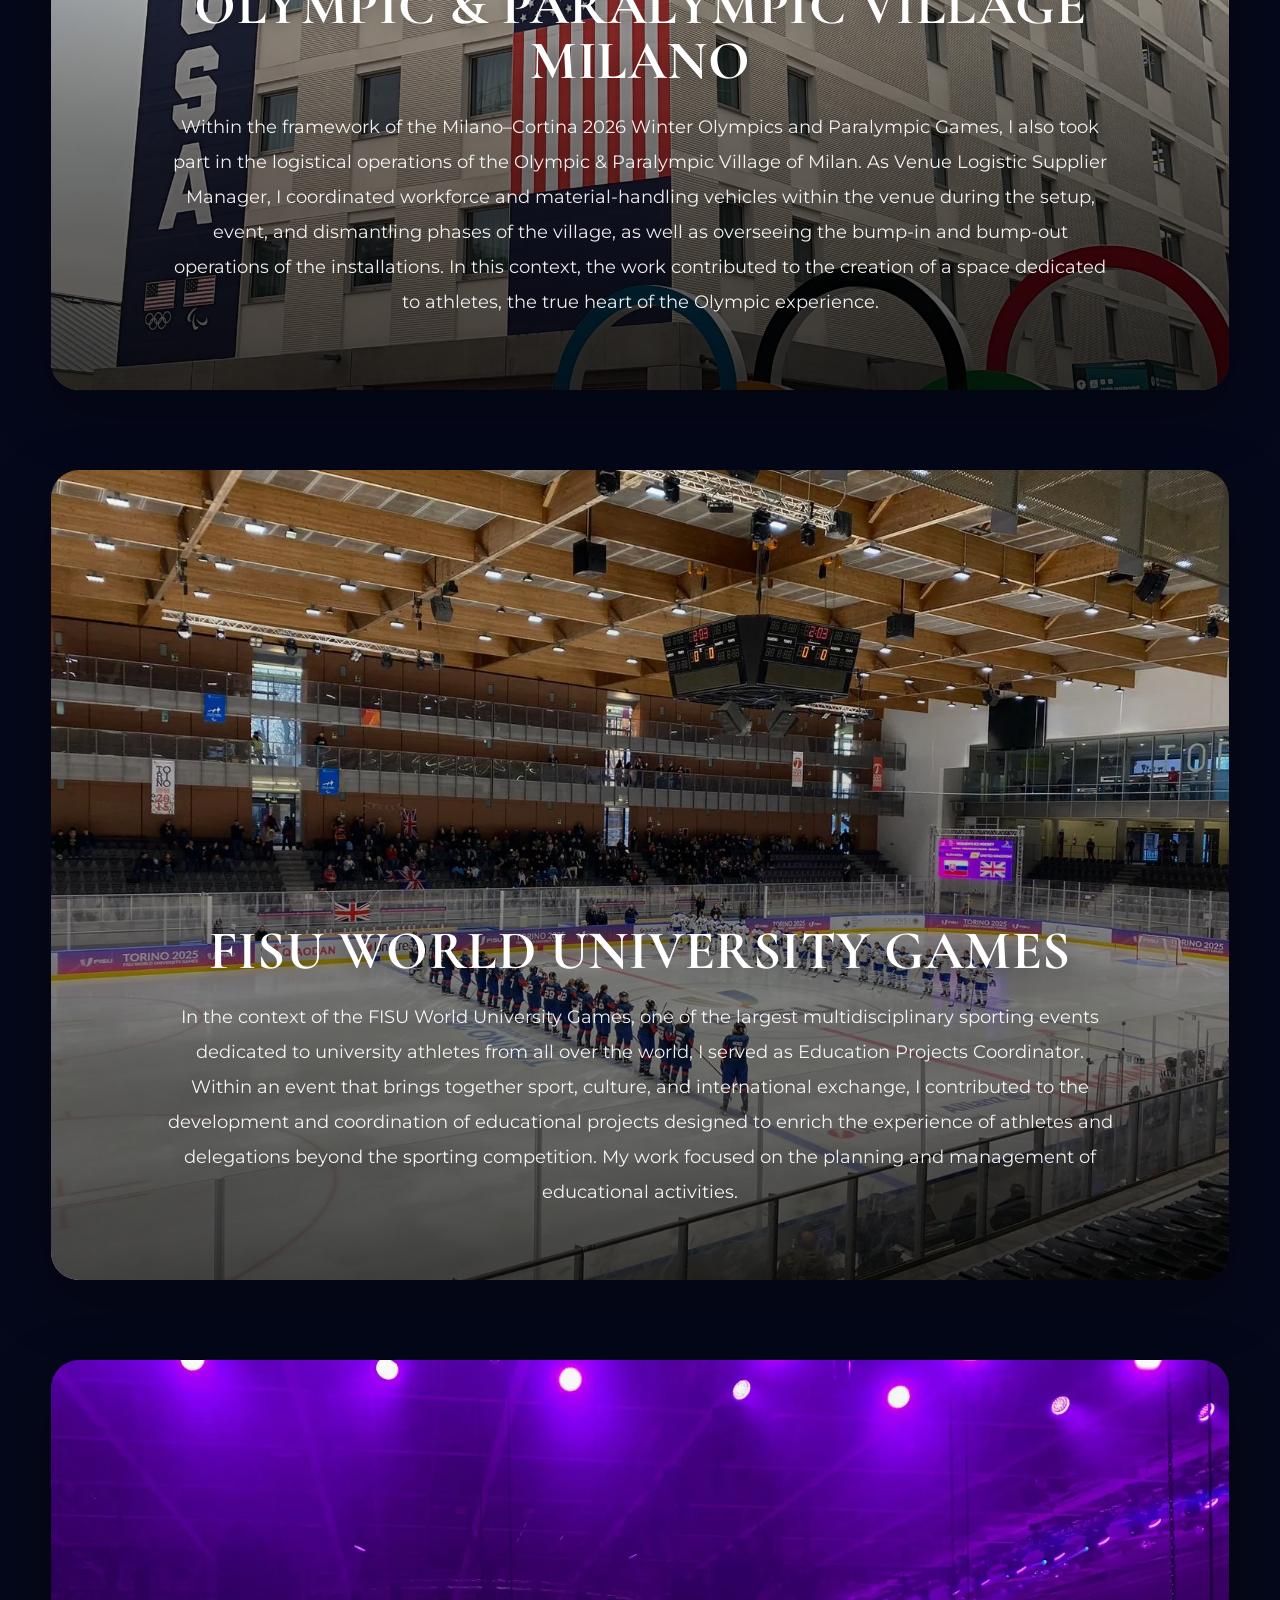
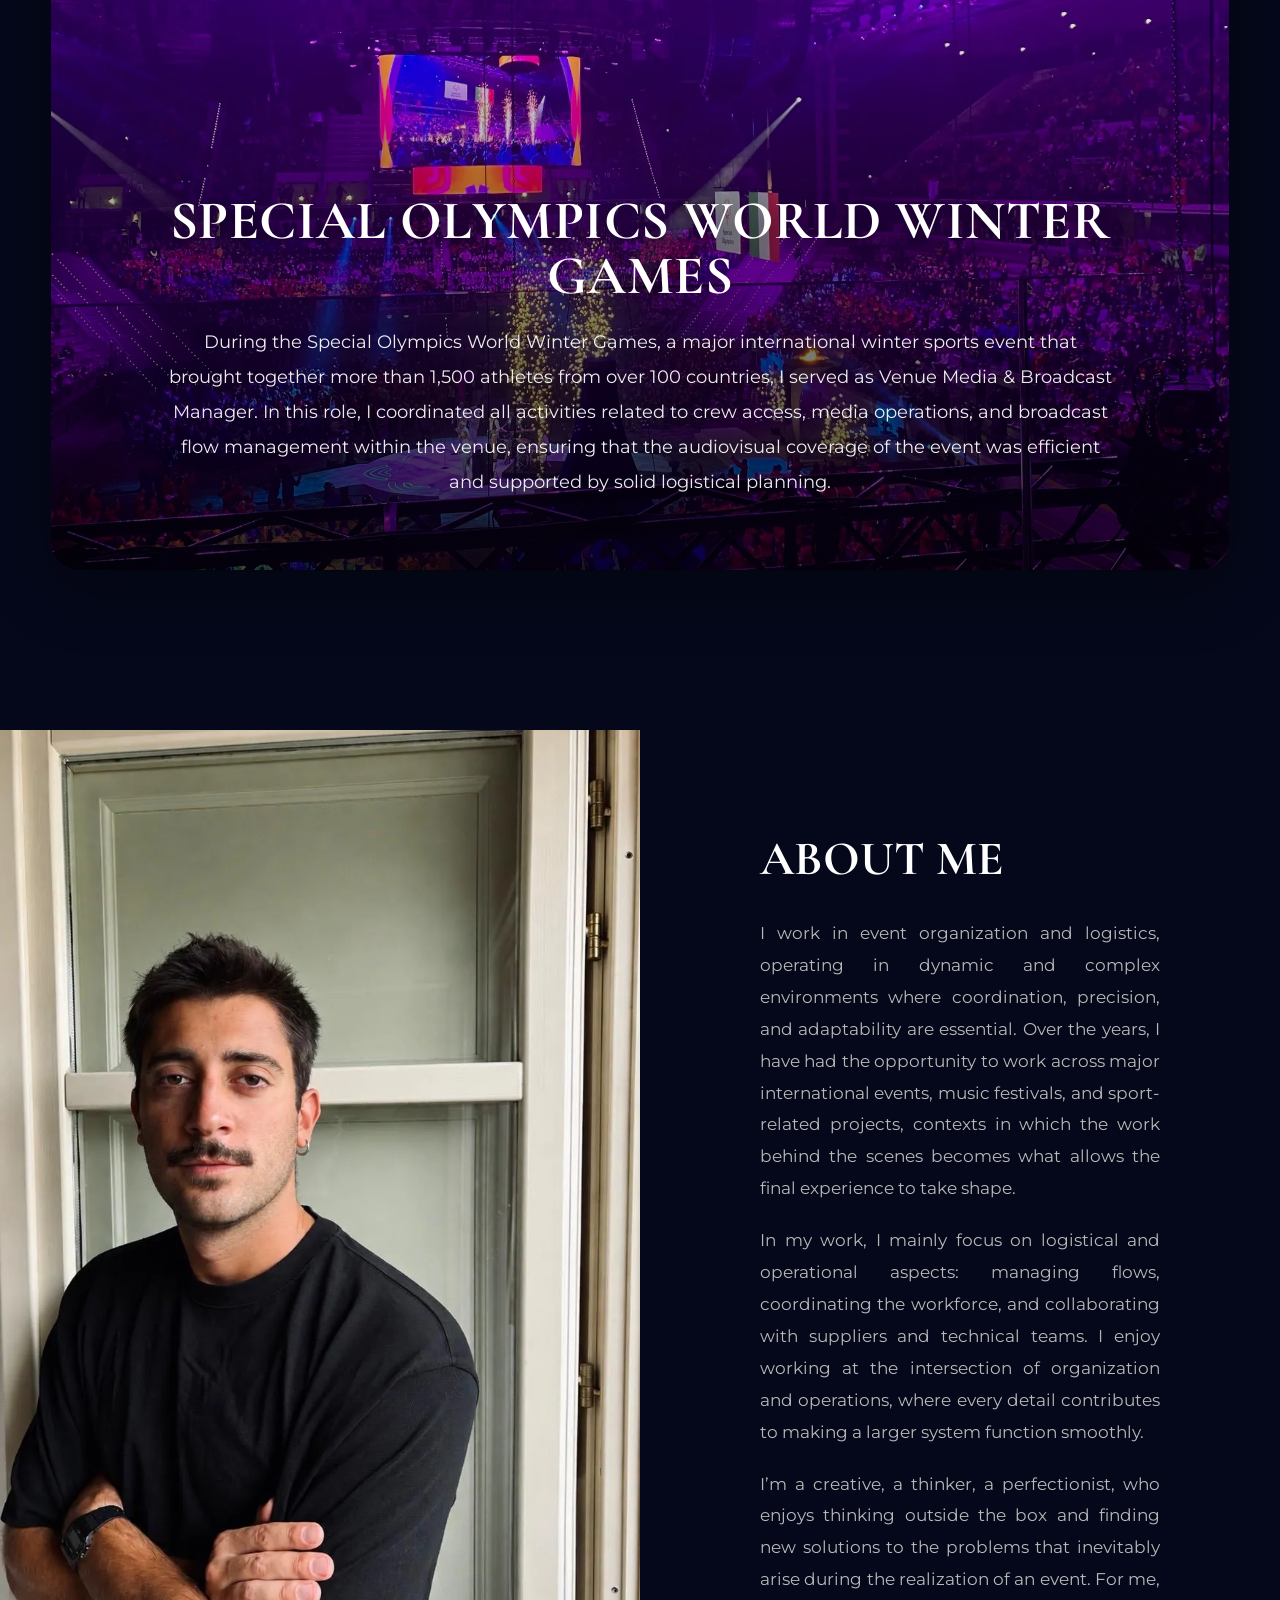
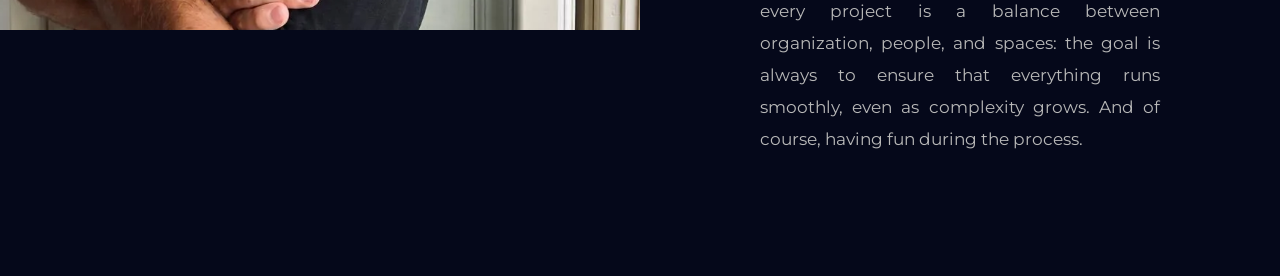
==== commit a03898dc: "Ottimizza il sito: immagini WebP, CSS condiviso, SEO e correzioni - Immagini convertite in WebP e ri" ====
--- a/index.html
+++ b/index.html
@@ -1,561 +1,173 @@
-<!DOCTYPE html>
-<html lang="it">
-<head>
-  <link rel="stylesheet" href="https://cdnjs.cloudflare.com/ajax/libs/font-awesome/6.5.2/css/all.min.css">
-  <meta charset="UTF-8" />
-  <meta name="viewport" content="width=device-width, initial-scale=1.0" />
-  <title>Diego Valsecchi</title>
-
-  <!-- Font -->
-  <link rel="preconnect" href="https://fonts.googleapis.com">
-  <link rel="preconnect" href="https://fonts.gstatic.com" crossorigin>
-  <link href="https://fonts.googleapis.com/css2?family=Cormorant+Garamond:wght@500;600;700&family=Montserrat:wght@300;400;500;600&display=swap" rel="stylesheet">
-
-  <style>
-   
-    #chi-sono{
-width:100%;
-min-height:100vh;
-background:#05081a;
-}
-
-.about-container{
-display:flex;
-min-height:100vh;
-}
-
-.about-image{
-width:50%;
-}
-
-.about-image img{
-width:100%;
-height:100vh;
-object-fit:cover;
-}
-
-.about-text{
-width:50%;
-display:flex;
-flex-direction:column;
-justify-content:center;
-padding:100px 120px;
-text-align: justify;
-hyphens: auto;
-}
-
-.about-text h2{
-font-family:'Cormorant Garamond', serif;
-font-size:3rem;
-margin-bottom:30px;
-text-align: justify;
-hyphens: auto;
-}
-
-.about-text p{
-font-size:1.05rem;
-line-height:1.9;
-color:#b8b8b8;
-margin-bottom:20px;
-max-width:520px;
-text-align: justify;
-hyphens: auto;
-}
- html {
-  scroll-behavior: smooth;
-}
-
-#portfolio {
-  background: #05081a;
-  padding: 60px 0 120px;
-}
-
-.apple-project {
-  width: 100%;
-  padding: 40px 0;
-}
-
-.apple-image-wrap {
-  position: relative;
-  width: 92%;
-  max-width: 1400px;
-  margin: 0 auto;
-  min-height: 90vh;
-  border-radius: 28px;
-  overflow: hidden;
-  background: #111;
-  box-shadow: 0 20px 60px rgba(0, 0, 0, 0.35);
-}
-
-.apple-image-wrap img {
-  width: 100%;
-  height: 90vh;
-  object-fit: cover;
-  display: block;
-  transform: scale(1.03);
-}
-
-.apple-overlay {
-  position: absolute;
-  inset: 0;
-  display: flex;
-  flex-direction: column;
-  justify-content: flex-end;
-  align-items: center;
-  text-align: center;
-  padding: 70px 60px;
-  background: linear-gradient(
-    to top,
-    rgba(0, 0, 0, 0.72) 0%,
-    rgba(0, 0, 0, 0.45) 35%,
-    rgba(0, 0, 0, 0.12) 65%,
-    rgba(0, 0, 0, 0.02) 100%
-  );
-}
-
-.apple-overlay h2 {
-  font-family: 'Cormorant Garamond', serif;
-  font-size: 3.4rem;
-  line-height: 1;
-  margin-bottom: 22px;
-  color: #ffffff;
-  letter-spacing: 0.5px;
-  text-shadow: 0 4px 20px rgba(0, 0, 0, 0.35);
-}
-
-.apple-overlay p {
-  max-width: 950px;
-  font-size: 1.15rem;
-  line-height: 1.9;
-  color: rgba(255, 255, 255, 0.92);
-  text-shadow: 0 2px 18px rgba(0, 0, 0, 0.35);
-}
-
-/* animazione elegante all'apertura */
-.apple-image-wrap,
-.apple-overlay h2,
-.apple-overlay p {
-  animation: fadeUp 1s ease both;
-}
-
-.apple-overlay h2 {
-  animation-delay: 0.15s;
-}
-
-.apple-overlay p {
-  animation-delay: 0.3s;
-}
-
-@keyframes fadeUp {
-  from {
-    opacity: 0;
-    transform: translateY(35px);
-  }
-  to {
-    opacity: 1;
-    transform: translateY(0);
-  }
-}
-
-/* tablet */
-@media (max-width: 1024px) {
-  .apple-image-wrap {
-    width: 94%;
-    min-height: 80vh;
-  }
-
-  .apple-image-wrap img {
-    height: 80vh;
-  }
-
-  .apple-overlay {
-    padding: 50px 35px;
-  }
-
-  .apple-overlay h2 {
-    font-size: 2.8rem;
-  }
-
-  .apple-overlay p {
-    font-size: 1rem;
-    line-height: 1.8;
-  }
-}
-
-/* mobile */
-@media (max-width: 640px) {
-  #portfolio {
-    padding: 30px 0 80px;
-  }
-
-  .apple-project {
-    padding: 20px 0;
-  }
-
-  .apple-image-wrap {
-    width: 95%;
-    min-height: 72vh;
-    border-radius: 20px;
-  }
-
-  .apple-image-wrap img {
-    height: 72vh;
-  }
-
-  .apple-overlay {
-    justify-content: flex-end;
-    padding: 28px 20px;
-  }
-
-  .apple-overlay h2 {
-    font-size: 2rem;
-    margin-bottom: 14px;
-  }
-
-  .apple-overlay p {
-    font-size: 0.95rem;
-    line-height: 1.7;
-    max-width: 100%;
-  }
-}
-
-
-
-
-/* FORMATTazione CONDIZIONALE */
-
-.project.alt .project-description{
-text-align:right;
-}
-    
-
-
-
-    html {
-     scroll-behavior: smooth;
-    }
-
-    * {
-      margin: 0;
-      padding: 0;
-      box-sizing: border-box;
-    }
-
-    body {
-      background: #05081a;
-      color: white;
-      font-family: 'Montserrat', sans-serif;
-    }
-
-    .hero {
-      display: flex;
-      min-height: 100vh;
-      width: 100%;
-    }
-
-    .gallery {
-      width: 50%;
-      display: flex;
-      height: 100vh;
-      overflow: hidden;
-    }
-
-    .gallery img {
-      width: 33.333%;
-      height: 100%;
-      object-fit: cover;
-      display: block;
-    }
-
-    .content {
-      width: 50%;
-      background: #05081a;
-      display: flex;
-      justify-content: center;
-      align-items: center;
-      padding: 40px;
-      text-align: center;
-    }
-
-    .content-inner {
-      max-width: 520px;
-      width: 100%;
-    }
-
-    h1 {
-      font-family: 'Cormorant Garamond', serif;
-      font-size: 5rem;
-      font-weight: 600;
-      line-height: 0.95;
-      letter-spacing: 1px;
-      margin-bottom: 18px;
-      text-transform: uppercase;
-      text-align: justify;
-      hyphens: auto;
-    }
-
-    .subtitle {
-      font-size: 1rem;
-      color: #b8b8b8;
-      font-weight: 500;
-      text-transform: uppercase;
-      margin-bottom: 28px;
-      line-height: 1.6;
-      text-align: justify;
-      hyphens: auto;
-    }
-
-    .btn {
-      display: inline-block;
-      background: #e9e9e9;
-      color: #1a1a1a;
-      text-decoration: none;
-      padding: 14px 34px;
-      border-radius: 999px;
-      font-size: 0.95rem;
-      font-weight: 600;
-      transition: 0.3s ease;
-      margin-bottom: 34px;
-    }
-
-    .btn:hover {
-      background: white;
-      transform: translateY(-2px);
-    }
-
-    .socials {
-      display: flex;
-      justify-content: center;
-      gap: 18px;
-    }
-
-    .socials a {
-      width: 46px;
-      height: 46px;
-      border-radius: 50%;
-      background: #f1f1f1;
-      color: #111;
-      display: flex;
-      align-items: center;
-      justify-content: center;
-      text-decoration: none;
-      transition: 0.3s ease;
-      font-size: 18px;
-      font-weight: bold;
-    }
-
-    .socials a:hover {
-      transform: translateY(-3px);
-      background: white;
-    }
-
-    /* Responsive */
-    @media (max-width: 1100px) {
-      h1 {
-        font-size: 4rem;
-      }
-    }
-
-    @media (max-width: 900px) {
-      .hero {
-        flex-direction: column;
-      }
-
-      .gallery,
-      .content {
-        width: 100%;
-      }
-
-      .gallery {
-        height: 55vh;
-      }
-
-      .content {
-        min-height: 45vh;
-        padding: 60px 25px;
-      }
-
-      h1 {
-        font-size: 3.2rem;
-      }
-
-      .subtitle {
-        font-size: 0.9rem;
-      }
-    }
-
-    @media (max-width: 600px) {
-      .gallery {
-        height: 48vh;
-      }
-
-      h1 {
-        font-size: 2.5rem;
-      }
-
-      .btn {
-        padding: 12px 28px;
-        font-size: 0.9rem;
-      }
-
-      .socials a {
-        width: 42px;
-        height: 42px;
-        font-size: 16px;
-      }
-    }
-    @media (max-width: 900px){
-  .about-container{
-    flex-direction: column;
-  }
-
-  .about-image,
-  .about-text{
-    width: 100%;
-  }
-
-  .about-image img{
-    height: auto;
-  }
-
-  .about-text{
-    padding: 40px 20px;
-  }
-}
-  </style>
-</head>
-<body>
-
-  <section class="hero">
-    <!-- PARTE SINISTRA: 3 IMMAGINI VERTICALI -->
-    <div class="gallery">
-      <img src="MSK.jpeg">
-      <img src="KAPPA.jpeg">
-      <img src="KAPPA1.jpeg">
-    </div>
-
-    <!-- PARTE DESTRA: TESTO -->
-    <div class="content">
-      <div class="content-inner">
-        <h1>DIEGO VALSECCHI</h1>
-
-        <p class="subtitle">
-          EVENT MANAGER | COMMUNICATION SPECIALIST FREELANCE
-        </p>
-
-        <a href="#portfolio" class="btn">MY DIMENSION</a>
-
-        <a href="frontofhouse.html" class="btn">FRONT OF HOUSE</a>
-        
-
-        <div class="socials">
-  <a href="www.linkedin.com/in/diego-valsecchi-tesan-b819061b1" target="_blank" aria-label="LinkedIn">
-    <i class="fa-brands fa-linkedin-in"></i>
-  </a>
-  <a href="mailto:valsecchi.diego@outlook.com" aria-label="Email">
-    <i class="fa-solid fa-envelope"></i>
-  </a>
-  <a href="https://wa.me/393202688295" target="_blank" aria-label="WhatsApp">
-    <i class="fa-brands fa-whatsapp"></i>
-  </a>
-</div>
-      </div>
-    </div>
-  </section>
-<section id="portfolio">
-
-  <section class="apple-project">
-    <div class="apple-image-wrap">
-      <img src="KAPPA3.jpeg" alt="Kappa FuturFestival">
-      <div class="apple-overlay">
-        <h2>KAPPA FUTURFESTIVAL</h2>
-        <p>
-          In the context of one of the beating hearts of electronic music on a global scale, I take part in the organizational machinery that makes the festival possible. Among the industrial architectures of Parco Dora and the energy of an international audience, I handle access management and shipments during the setup, event, and dismantling phases, as well as coordinating staff accreditation. My role fits into the delicate logistical balance that supports the event, contributing to the transformation of urban space into a large shared stage of music, people, and movement.
-        </p>
-      </div>
-    </div>
-  </section>
-
-  <section class="apple-project">
-    <div class="apple-image-wrap">
-      <img src="MSK2 (1).jpeg" alt="Milano Skating Arena">
-      <div class="apple-overlay">
-        <h2>MILANO SKATING ARENA</h2>
-        <p>
-          In the context of the preparations for the Milano–Cortina 2026 Winter Olympics, I took part in logistical operations at the Milano Skating Arena. As Venue Logistic Supplier Manager, I coordinated workforce and vehicles during the venue setup phase, contributing to the management of logistical flows and the coordination between the different suppliers involved in creating the space designated for the Olympic competitions.
-        </p>
-      </div>
-    </div>
-  </section>
-
-  <section class="apple-project">
-    <div class="apple-image-wrap">
-      <img src="VILLAGGIO.jpeg" alt="Olympic & Paralympic Village Milano">
-      <div class="apple-overlay">
-        <h2>OLYMPIC & PARALYMPIC VILLAGE MILANO</h2>
-        <p>
-          Within the framework of the Milano–Cortina 2026 Winter Olympics and Paralympic Games, I also took part in the logistical operations of the Olympic & Paralympic Village of Milan.
-          As Venue Logistic Supplier Manager, I coordinated workforce and material-handling vehicles within the venue during the setup, event, and dismantling phases of the village, as well as overseeing the bump-in and bump-out operations of the installations. In this context, the work contributed to the creation of a space dedicated to athletes, the true heart of the Olympic experience.
-        </p>
-      </div>
-    </div>
-  </section>
-
-  <section class="apple-project">
-    <div class="apple-image-wrap">
-      <img src="FISU.jpeg" alt="Olympic & Paralympic Village Milano">
-      <div class="apple-overlay">
-        <h2>FISU WORLD UNIVERSITY GAMES</h2>
-        <p>
-          In the context of the FISU World University Games, one of the largest multidisciplinary sporting events dedicated to university athletes from all over the world, I served as Education Projects Coordinator.
-          Within an event that brings together sport, culture, and international exchange, I contributed to the development and coordination of educational projects designed to enrich the experience of athletes and delegations beyond the sporting competition. My work focused on the planning and management of educational activities.
-        </p>
-      </div>
-    </div>
-  </section>
-
-  <section class="apple-project">
-    <div class="apple-image-wrap">
-      <img src="SPECIAL OLYMPICS.jpeg" alt="Olympic & Paralympic Village Milano">
-      <div class="apple-overlay">
-        <h2>SPECIAL OLYMPICS WORLD WINTER GAMES</h2>
-        <p>
-         During the Special Olympics World Winter Games, a major international winter sports event that brought together more than 1,500 athletes from over 100 countries, I served as Venue Media & Broadcast Manager.
-         In this role, I coordinated all activities related to crew access, media operations, and broadcast flow management within the venue, ensuring that the audiovisual coverage of the event was efficient and supported by solid logistical planning. 
-        </p>
-      </div>
-    </div>
-  </section>
-
-</section>
-<section id="chi-sono">
-
-<div class="about-container">
-
-<div class="about-image">
-<img src="PROFILE.jpeg">
-</div>
-
-<div class="about-text">
-
-<h2>ABOUT ME</h2>
-
-<p>
- I work in event organization and logistics, operating in dynamic and complex environments where coordination, precision, and adaptability are essential. Over the years, I have had the opportunity to work across major international events, music festivals, and sport-related projects, contexts in which the work behind the scenes becomes what allows the final experience to take shape.
-</p>
-
-<p>
- In my work, I mainly focus on logistical and operational aspects: managing flows, coordinating the workforce, and collaborating with suppliers and technical teams. I enjoy working at the intersection of organization and operations, where every detail contributes to making a larger system function smoothly.
-</p>
-
-<p>
- I’m a creative, a thinker, a perfectionist; who enjoys thinking outside the box and finding new solutions to the problems that inevitably arise during the realization of an event. For me, every project is a balance between organization, people, and spaces: the goal is always to ensure that everything runs smoothly, even as complexity grows. And of course, having fun during the process.
-</p>
-
-</div>
-
-</div>
-
-</section>
-</body>
-</html>+<!DOCTYPE html>
+<html lang="en">
+<head>
+  <meta charset="UTF-8">
+  <meta name="viewport" content="width=device-width, initial-scale=1.0">
+  <title>Diego Valsecchi — Event Manager &amp; Communication Specialist</title>
+  <meta name="description" content="Diego Valsecchi, freelance event manager and communication specialist. Logistics and operations for Milano–Cortina 2026, Kappa FuturFestival, FISU World University Games and Special Olympics.">
+  <meta name="author" content="Diego Valsecchi">
+  <meta name="theme-color" content="#05081a">
+  <link rel="canonical" href="https://valsecchidiego2001-beep.github.io/mydimension/">
+  <link rel="icon" href="data:image/svg+xml,%3Csvg xmlns='http://www.w3.org/2000/svg' viewBox='0 0 64 64'%3E%3Crect width='64' height='64' rx='14' fill='%2305081a'/%3E%3Ctext x='32' y='43' font-family='Georgia,serif' font-size='30' font-weight='600' fill='%23fff' text-anchor='middle'%3EDV%3C/text%3E%3C/svg%3E">
+
+  <!-- Anteprima quando il link viene condiviso (WhatsApp, LinkedIn, ecc.) -->
+  <meta property="og:type" content="website">
+  <meta property="og:title" content="Diego Valsecchi — Event Manager">
+  <meta property="og:description" content="Event manager and communication specialist: logistics and operations for major international events, festivals and sport.">
+  <meta property="og:url" content="https://valsecchidiego2001-beep.github.io/mydimension/">
+  <meta property="og:image" content="https://valsecchidiego2001-beep.github.io/mydimension/img/og-image.jpg">
+  <meta property="og:image:width" content="1200">
+  <meta property="og:image:height" content="630">
+  <meta name="twitter:card" content="summary_large_image">
+
+  <!-- Font -->
+  <link rel="preconnect" href="https://fonts.googleapis.com">
+  <link rel="preconnect" href="https://fonts.gstatic.com" crossorigin>
+  <link href="https://fonts.googleapis.com/css2?family=Cormorant+Garamond:wght@500;600;700&family=Montserrat:wght@300;400;500;600&display=swap" rel="stylesheet">
+
+  <link rel="preload" as="image" href="img/hero-msk.webp" fetchpriority="high">
+  <link rel="stylesheet" href="css/style.css">
+
+  <!-- Dati strutturati per Google -->
+  <script type="application/ld+json">
+  {
+    "@context": "https://schema.org",
+    "@type": "Person",
+    "name": "Diego Valsecchi",
+    "jobTitle": "Event Manager | Communication Specialist",
+    "url": "https://valsecchidiego2001-beep.github.io/mydimension/",
+    "image": "https://valsecchidiego2001-beep.github.io/mydimension/img/profile.webp",
+    "sameAs": ["https://www.linkedin.com/in/diego-valsecchi-tesan-b819061b1"]
+  }
+  </script>
+</head>
+<body>
+  <a class="skip-link" href="#portfolio">Skip to content</a>
+
+  <header class="hero">
+    <!-- PARTE SINISTRA: 3 IMMAGINI VERTICALI -->
+    <div class="gallery">
+      <img src="img/hero-msk.webp" width="900" height="1600" alt="Ice rink at Milano Skating Arena" fetchpriority="high">
+      <img src="img/hero-kappa.webp" width="900" height="1200" alt="Stage view at sunset, Kappa FuturFestival">
+      <img src="img/hero-kappa-2.webp" width="900" height="1200" alt="Industrial towers of Parco Dora, Turin">
+    </div>
+
+    <!-- PARTE DESTRA: TESTO -->
+    <div class="content">
+      <div class="content-inner">
+        <h1>Diego Valsecchi</h1>
+
+        <p class="subtitle">Event Manager | Communication Specialist Freelance</p>
+
+        <a href="#portfolio" class="btn">MY DIMENSION</a>
+        <a href="frontofhouse.html" class="btn">FRONT OF HOUSE</a>
+
+        <nav class="socials" aria-label="Contacts">
+          <a href="https://www.linkedin.com/in/diego-valsecchi-tesan-b819061b1" target="_blank" rel="noopener" aria-label="LinkedIn">
+            <svg viewBox="0 0 448 512" aria-hidden="true"><path d="M100.28 448H7.4V148.9h92.88zM53.79 108.1C24.09 108.1 0 83.5 0 53.8a53.79 53.79 0 0 1 107.58 0c0 29.7-24.1 54.3-53.79 54.3zM447.9 448h-92.68V302.4c0-34.7-.7-79.2-48.29-79.2-48.29 0-55.69 37.7-55.69 76.7V448h-92.78V148.9h89.08v40.8h1.3c12.4-23.5 42.69-48.3 87.88-48.3 94 0 111.28 61.9 111.28 142.3V448z"/></svg>
+          </a>
+          <a href="mailto:valsecchi.diego@outlook.com" aria-label="Email">
+            <svg viewBox="0 0 512 512" aria-hidden="true"><path d="M48 64C21.5 64 0 85.5 0 112c0 15.1 7.1 29.3 19.2 38.4L236.8 313.6c11.4 8.5 27 8.5 38.4 0L492.8 150.4c12.1-9.1 19.2-23.3 19.2-38.4c0-26.5-21.5-48-48-48H48zM0 176V384c0 35.3 28.7 64 64 64H448c35.3 0 64-28.7 64-64V176L294.4 339.2c-22.8 17.1-54 17.1-76.8 0L0 176z"/></svg>
+          </a>
+          <a href="https://wa.me/393202688295" target="_blank" rel="noopener" aria-label="WhatsApp">
+            <svg viewBox="0 0 448 512" aria-hidden="true"><path d="M380.9 97.1C339 55.1 283.2 32 223.9 32c-122.4 0-222 99.6-222 222 0 39.1 10.2 77.3 29.6 111L0 480l117.7-30.9c32.4 17.7 68.9 27 106.1 27h.1c122.3 0 224.1-99.6 224.1-222 0-59.3-25.2-115-67.1-157zm-157 341.6c-33.2 0-65.7-8.9-94-25.7l-6.7-4-69.8 18.3L72 359.2l-4.4-7c-18.5-29.4-28.2-63.3-28.2-98.2 0-101.7 82.8-184.5 184.6-184.5 49.3 0 95.6 19.2 130.4 54.1 34.8 34.9 56.2 81.2 56.1 130.5 0 101.8-84.9 184.6-186.6 184.6zm101.2-138.2c-5.5-2.8-32.8-16.2-37.9-18-5.1-1.9-8.8-2.8-12.5 2.8-3.7 5.6-14.3 18-17.6 21.8-3.2 3.7-6.5 4.2-12 1.4-32.6-16.3-54-29.1-75.5-66-5.7-9.8 5.7-9.1 16.3-30.3 1.8-3.7.9-6.9-.5-9.7-1.4-2.8-12.5-30.1-17.1-41.2-4.5-10.8-9.1-9.3-12.5-9.5-3.2-.2-6.9-.2-10.6-.2-3.7 0-9.7 1.4-14.8 6.9-5.1 5.6-19.4 19-19.4 46.3 0 27.3 19.9 53.7 22.6 57.4 2.8 3.7 39.1 59.7 94.8 83.8 35.2 15.2 49 16.5 66.6 13.9 10.7-1.6 32.8-13.4 37.4-26.4 4.6-13 4.6-24.1 3.2-26.4-1.3-2.5-5-3.9-10.5-6.6z"/></svg>
+          </a>
+        </nav>
+      </div>
+    </div>
+  </header>
+
+  <main>
+    <section id="portfolio" aria-label="Projects">
+
+      <article class="apple-project">
+        <div class="apple-image-wrap">
+          <img src="img/kappa-futurfestival.webp" width="2000" height="2666" alt="Kappa FuturFestival at Parco Dora, Turin" loading="lazy" decoding="async">
+          <div class="apple-overlay">
+            <h2>KAPPA FUTURFESTIVAL</h2>
+            <p>
+              In the context of one of the beating hearts of electronic music on a global scale, I take part in the organizational machinery that makes the festival possible. Among the industrial architectures of Parco Dora and the energy of an international audience, I handle access management and shipments during the setup, event, and dismantling phases, as well as coordinating staff accreditation. My role fits into the delicate logistical balance that supports the event, contributing to the transformation of urban space into a large shared stage of music, people, and movement.
+            </p>
+          </div>
+        </div>
+      </article>
+
+      <article class="apple-project">
+        <div class="apple-image-wrap">
+          <img src="img/milano-skating-arena.webp" width="2000" height="2667" alt="Milano Skating Arena" loading="lazy" decoding="async">
+          <div class="apple-overlay">
+            <h2>MILANO SKATING ARENA</h2>
+            <p>
+              In the context of the preparations for the Milano–Cortina 2026 Winter Olympics, I took part in logistical operations at the Milano Skating Arena. As Venue Logistic Supplier Manager, I coordinated workforce and vehicles during the venue setup phase, contributing to the management of logistical flows and the coordination between the different suppliers involved in creating the space designated for the Olympic competitions.
+            </p>
+          </div>
+        </div>
+      </article>
+
+      <article class="apple-project">
+        <div class="apple-image-wrap">
+          <img src="img/villaggio-olimpico.webp" width="2000" height="3556" alt="Olympic &amp; Paralympic Village Milano" loading="lazy" decoding="async">
+          <div class="apple-overlay">
+            <h2>OLYMPIC &amp; PARALYMPIC VILLAGE MILANO</h2>
+            <p>
+              Within the framework of the Milano–Cortina 2026 Winter Olympics and Paralympic Games, I also took part in the logistical operations of the Olympic &amp; Paralympic Village of Milan.
+              As Venue Logistic Supplier Manager, I coordinated workforce and material-handling vehicles within the venue during the setup, event, and dismantling phases of the village, as well as overseeing the bump-in and bump-out operations of the installations. In this context, the work contributed to the creation of a space dedicated to athletes, the true heart of the Olympic experience.
+            </p>
+          </div>
+        </div>
+      </article>
+
+      <article class="apple-project">
+        <div class="apple-image-wrap">
+          <img src="img/fisu.webp" width="1600" height="1200" alt="FISU World University Games" loading="lazy" decoding="async">
+          <div class="apple-overlay">
+            <h2>FISU WORLD UNIVERSITY GAMES</h2>
+            <p>
+              In the context of the FISU World University Games, one of the largest multidisciplinary sporting events dedicated to university athletes from all over the world, I served as Education Projects Coordinator.
+              Within an event that brings together sport, culture, and international exchange, I contributed to the development and coordination of educational projects designed to enrich the experience of athletes and delegations beyond the sporting competition. My work focused on the planning and management of educational activities.
+            </p>
+          </div>
+        </div>
+      </article>
+
+      <article class="apple-project">
+        <div class="apple-image-wrap">
+          <img src="img/special-olympics.webp" width="2000" height="2667" alt="Special Olympics World Winter Games" loading="lazy" decoding="async">
+          <div class="apple-overlay">
+            <h2>SPECIAL OLYMPICS WORLD WINTER GAMES</h2>
+            <p>
+              During the Special Olympics World Winter Games, a major international winter sports event that brought together more than 1,500 athletes from over 100 countries, I served as Venue Media &amp; Broadcast Manager.
+              In this role, I coordinated all activities related to crew access, media operations, and broadcast flow management within the venue, ensuring that the audiovisual coverage of the event was efficient and supported by solid logistical planning.
+            </p>
+          </div>
+        </div>
+      </article>
+
+    </section>
+
+    <section id="chi-sono" aria-labelledby="about-title">
+      <div class="about-container">
+        <div class="about-image">
+          <img src="img/profile.webp" width="875" height="1255" alt="Portrait of Diego Valsecchi" loading="lazy" decoding="async">
+        </div>
+
+        <div class="about-text">
+          <h2 id="about-title">ABOUT ME</h2>
+
+          <p>
+            I work in event organization and logistics, operating in dynamic and complex environments where coordination, precision, and adaptability are essential. Over the years, I have had the opportunity to work across major international events, music festivals, and sport-related projects, contexts in which the work behind the scenes becomes what allows the final experience to take shape.
+          </p>
+
+          <p>
+            In my work, I mainly focus on logistical and operational aspects: managing flows, coordinating the workforce, and collaborating with suppliers and technical teams. I enjoy working at the intersection of organization and operations, where every detail contributes to making a larger system function smoothly.
+          </p>
+
+          <p>
+            I’m a creative, a thinker, a perfectionist, who enjoys thinking outside the box and finding new solutions to the problems that inevitably arise during the realization of an event. For me, every project is a balance between organization, people, and spaces: the goal is always to ensure that everything runs smoothly, even as complexity grows. And of course, having fun during the process.
+          </p>
+        </div>
+      </div>
+    </section>
+  </main>
+</body>
+</html>
--- a/css/style.css
+++ b/css/style.css
@@ -0,0 +1,508 @@
+/* =========================================================
+   Diego Valsecchi — foglio di stile condiviso
+   (index.html + frontofhouse.html)
+   ========================================================= */
+
+/* ---------- Base ---------- */
+*,
+*::before,
+*::after {
+  margin: 0;
+  padding: 0;
+  box-sizing: border-box;
+}
+
+html {
+  scroll-behavior: smooth;
+  -webkit-text-size-adjust: 100%;
+}
+
+body {
+  background: #05081a;
+  color: #fff;
+  font-family: 'Montserrat', system-ui, -apple-system, 'Segoe UI', sans-serif;
+  -webkit-font-smoothing: antialiased;
+}
+
+img {
+  max-width: 100%;
+  display: block;
+}
+
+h1 {
+  font-family: 'Cormorant Garamond', Georgia, serif;
+  font-size: 5rem;
+  font-weight: 600;
+  line-height: 0.95;
+  letter-spacing: 1px;
+  margin-bottom: 18px;
+  text-transform: uppercase;
+  text-align: justify;
+  hyphens: auto;
+}
+
+/* Link "salta al contenuto" per chi naviga da tastiera */
+.skip-link {
+  position: absolute;
+  left: 16px;
+  top: -60px;
+  z-index: 100;
+  background: #fff;
+  color: #05081a;
+  padding: 10px 18px;
+  border-radius: 999px;
+  font-weight: 600;
+  text-decoration: none;
+  transition: top 0.2s ease;
+}
+.skip-link:focus {
+  top: 16px;
+}
+
+a:focus-visible {
+  outline: 2px solid #fff;
+  outline-offset: 4px;
+}
+
+/* ---------- Pulsanti ---------- */
+.btn {
+  display: inline-block;
+  background: #e9e9e9;
+  color: #1a1a1a;
+  text-decoration: none;
+  padding: 14px 34px;
+  border-radius: 999px;
+  font-size: 0.95rem;
+  font-weight: 600;
+  transition: background 0.3s ease, transform 0.3s ease;
+  margin-bottom: 34px;
+}
+
+.btn:hover {
+  background: #fff;
+  transform: translateY(-2px);
+}
+
+/* =========================================================
+   HOME — hero
+   ========================================================= */
+.hero {
+  display: flex;
+  min-height: 100vh;
+  min-height: 100svh;
+  width: 100%;
+}
+
+.gallery {
+  width: 50%;
+  display: flex;
+  height: 100vh;
+  height: 100svh;
+  overflow: hidden;
+}
+
+.gallery img {
+  width: 33.333%;
+  height: 100%;
+  object-fit: cover;
+}
+
+.content {
+  width: 50%;
+  background: #05081a;
+  display: flex;
+  justify-content: center;
+  align-items: center;
+  padding: 40px;
+  text-align: center;
+}
+
+.content-inner {
+  max-width: 520px;
+  width: 100%;
+}
+
+.subtitle {
+  font-size: 1rem;
+  color: #b8b8b8;
+  font-weight: 500;
+  text-transform: uppercase;
+  margin-bottom: 28px;
+  line-height: 1.6;
+  text-align: justify;
+  hyphens: auto;
+}
+
+.socials {
+  display: flex;
+  justify-content: center;
+  gap: 18px;
+}
+
+.socials a {
+  width: 46px;
+  height: 46px;
+  border-radius: 50%;
+  background: #f1f1f1;
+  color: #111;
+  display: flex;
+  align-items: center;
+  justify-content: center;
+  text-decoration: none;
+  transition: background 0.3s ease, transform 0.3s ease;
+}
+
+.socials a:hover {
+  transform: translateY(-3px);
+  background: #fff;
+}
+
+.socials svg {
+  width: 18px;
+  height: 18px;
+  fill: currentColor;
+}
+
+/* =========================================================
+   HOME — portfolio
+   ========================================================= */
+#portfolio {
+  background: #05081a;
+  padding: 60px 0 120px;
+}
+
+.apple-project {
+  width: 100%;
+  padding: 40px 0;
+}
+
+.apple-image-wrap {
+  position: relative;
+  width: 92%;
+  max-width: 1400px;
+  margin: 0 auto;
+  min-height: 90vh;
+  border-radius: 28px;
+  overflow: hidden;
+  background: #111;
+  box-shadow: 0 20px 60px rgba(0, 0, 0, 0.35);
+}
+
+.apple-image-wrap img {
+  width: 100%;
+  height: 90vh;
+  object-fit: cover;
+  transform: scale(1.03);
+}
+
+.apple-overlay {
+  position: absolute;
+  inset: 0;
+  display: flex;
+  flex-direction: column;
+  justify-content: flex-end;
+  align-items: center;
+  text-align: center;
+  padding: 70px 60px;
+  background: linear-gradient(
+    to top,
+    rgba(0, 0, 0, 0.72) 0%,
+    rgba(0, 0, 0, 0.45) 35%,
+    rgba(0, 0, 0, 0.12) 65%,
+    rgba(0, 0, 0, 0.02) 100%
+  );
+}
+
+.apple-overlay h2 {
+  font-family: 'Cormorant Garamond', Georgia, serif;
+  font-size: 3.4rem;
+  line-height: 1;
+  margin-bottom: 22px;
+  color: #fff;
+  letter-spacing: 0.5px;
+  text-shadow: 0 4px 20px rgba(0, 0, 0, 0.35);
+}
+
+.apple-overlay p {
+  max-width: 950px;
+  font-size: 1.15rem;
+  line-height: 1.9;
+  color: rgba(255, 255, 255, 0.92);
+  text-shadow: 0 2px 18px rgba(0, 0, 0, 0.35);
+}
+
+/* animazione elegante all'apertura */
+.apple-image-wrap,
+.apple-overlay h2,
+.apple-overlay p {
+  animation: fadeUp 1s ease both;
+}
+.apple-overlay h2 { animation-delay: 0.15s; }
+.apple-overlay p  { animation-delay: 0.3s; }
+
+@keyframes fadeUp {
+  from { opacity: 0; transform: translateY(35px); }
+  to   { opacity: 1; transform: translateY(0); }
+}
+
+/* =========================================================
+   HOME — about me
+   ========================================================= */
+#chi-sono {
+  width: 100%;
+  min-height: 100vh;
+  background: #05081a;
+}
+
+.about-container {
+  display: flex;
+  min-height: 100vh;
+}
+
+.about-image {
+  width: 50%;
+}
+
+.about-image img {
+  width: 100%;
+  height: 100vh;
+  object-fit: cover;
+}
+
+.about-text {
+  width: 50%;
+  display: flex;
+  flex-direction: column;
+  justify-content: center;
+  padding: 100px 120px;
+  text-align: justify;
+  hyphens: auto;
+}
+
+.about-text h2 {
+  font-family: 'Cormorant Garamond', Georgia, serif;
+  font-size: 3rem;
+  margin-bottom: 30px;
+}
+
+.about-text p {
+  font-size: 1.05rem;
+  line-height: 1.9;
+  color: #b8b8b8;
+  margin-bottom: 20px;
+  max-width: 520px;
+}
+
+/* =========================================================
+   FRONT OF HOUSE
+   ========================================================= */
+.page-foh {
+  background: #000;
+  text-align: justify;
+  hyphens: auto;
+}
+
+.foh-hero {
+  height: 100vh;
+  height: 100svh;
+  display: flex;
+  align-items: center;
+}
+
+.hero-image {
+  width: 50%;
+  height: 100%;
+  overflow: hidden;
+}
+
+.hero-image img {
+  width: 100%;
+  height: 100%;
+  object-fit: cover;
+}
+
+.hero-text {
+  width: 50%;
+  display: flex;
+  flex-direction: column;
+  align-items: flex-start;
+  padding: 80px;
+}
+
+.hero-text h1 {
+  font-size: 4rem;
+  letter-spacing: 2px;
+  text-align: left;
+}
+
+.home-btn {
+  margin: 12px 0 0;
+}
+
+.foh-content {
+  max-width: 900px;
+  margin: auto;
+  padding: 80px 20px;
+  line-height: 1.8;
+  color: #b8b8b8;
+}
+
+.foh-content p + p {
+  margin-top: 1em;
+}
+
+.foh-subtitle {
+  font-weight: 600;
+  font-size: 0.9rem;
+  letter-spacing: 2px;
+  margin-bottom: 15px;
+  color: #fff;
+}
+
+.article-layout {
+  display: grid;
+  grid-template-columns: 2fr 3fr;
+  gap: 60px;
+  max-width: 1400px;
+  margin: 120px auto;
+  padding: 0 40px;
+}
+
+.article-images {
+  display: flex;
+  flex-direction: column;
+  gap: 20px;
+}
+
+.article-images img {
+  width: 100%;
+  height: auto;
+}
+
+.article-text {
+  color: #fff;
+  line-height: 1.8;
+  text-align: justify;
+  hyphens: auto;
+  padding-right: 50px;
+}
+
+.article-text h2 {
+  font-family: 'Cormorant Garamond', Georgia, serif;
+  font-size: 2.5rem;
+  margin-bottom: 30px;
+}
+
+.article-text p + p {
+  margin-top: 1em;
+}
+
+.article-divider {
+  max-width: 1400px;
+  margin: 40px auto;
+  border: none;
+  height: 1px;
+  background: rgba(255, 255, 255, 0.25);
+}
+
+.foh-footer {
+  text-align: center;
+  padding: 20px 20px 80px;
+}
+
+/* =========================================================
+   Responsive
+   ========================================================= */
+
+/* tablet */
+@media (max-width: 1100px) {
+  h1 { font-size: 4rem; }
+}
+
+@media (max-width: 1024px) {
+  .apple-image-wrap { width: 94%; min-height: 80vh; }
+  .apple-image-wrap img { height: 80vh; }
+  .apple-overlay { padding: 50px 35px; }
+  .apple-overlay h2 { font-size: 2.8rem; }
+  .apple-overlay p { font-size: 1rem; line-height: 1.8; }
+  .about-text { padding: 80px 60px; }
+}
+
+@media (max-width: 900px) {
+  /* home */
+  .hero { flex-direction: column; }
+  .gallery,
+  .content { width: 100%; }
+  .gallery { height: 55vh; }
+  .content { min-height: 45vh; padding: 60px 25px; }
+  h1 { font-size: 3.2rem; }
+  .subtitle { font-size: 0.9rem; text-align: center; }
+
+  .about-container { flex-direction: column; min-height: auto; }
+  #chi-sono { min-height: auto; }
+  .about-image,
+  .about-text { width: 100%; }
+  .about-image img { height: auto; }
+  .about-text { padding: 40px 20px; }
+  .about-text h2 { font-size: 2.2rem; }
+
+  /* front of house */
+  .foh-hero { height: 32vh; padding: 20px; }
+  .hero-text { padding: 20px; }
+  .foh-hero h1 { font-size: 2.2rem; }
+  .foh-content { padding: 50px 20px; text-align: center; }
+
+  .article-layout {
+    display: flex;
+    flex-direction: column;
+    gap: 30px;
+    padding: 0 20px;
+    margin: 70px auto;
+  }
+  .article-text { padding: 0; }
+  .article-text h2 { font-size: 2rem; }
+}
+
+/* mobile */
+@media (max-width: 640px) {
+  #portfolio { padding: 30px 0 80px; }
+  .apple-project { padding: 20px 0; }
+  .apple-image-wrap { width: 95%; min-height: 72vh; border-radius: 20px; }
+  .apple-image-wrap img { height: 72vh; }
+  .apple-overlay {
+    padding: 28px 20px;
+    /* gradiente più scuro: il testo resta leggibile anche su foto chiare */
+    background: linear-gradient(to top, rgba(0,0,0,0.85) 0%, rgba(0,0,0,0.6) 55%, rgba(0,0,0,0.15) 100%);
+  }
+  .apple-overlay h2 { font-size: 2rem; margin-bottom: 14px; }
+  .apple-overlay p { font-size: 0.95rem; line-height: 1.7; max-width: 100%; }
+}
+
+@media (max-width: 600px) {
+  .gallery { height: 48vh; }
+  h1 { font-size: 2.5rem; }
+  .btn { padding: 12px 28px; font-size: 0.9rem; }
+  .socials a { width: 42px; height: 42px; }
+  .socials svg { width: 16px; height: 16px; }
+
+  .about-text p { max-width: 100%; font-size: 0.98rem; line-height: 1.8; }
+
+  .foh-hero h1 { font-size: 1.8rem; }
+  .home-btn { padding: 10px 20px; font-size: 0.8rem; }
+  .foh-content { padding: 40px 16px; }
+  .article-layout { padding: 0 16px; }
+  .article-images { gap: 12px; }
+  .article-text { font-size: 0.95rem; line-height: 1.7; }
+  .article-text h2 { font-size: 1.7rem; }
+}
+
+/* Chi preferisce meno animazioni (impostazione di sistema) */
+@media (prefers-reduced-motion: reduce) {
+  html { scroll-behavior: auto; }
+  *,
+  *::before,
+  *::after {
+    animation: none !important;
+    transition: none !important;
+  }
+}
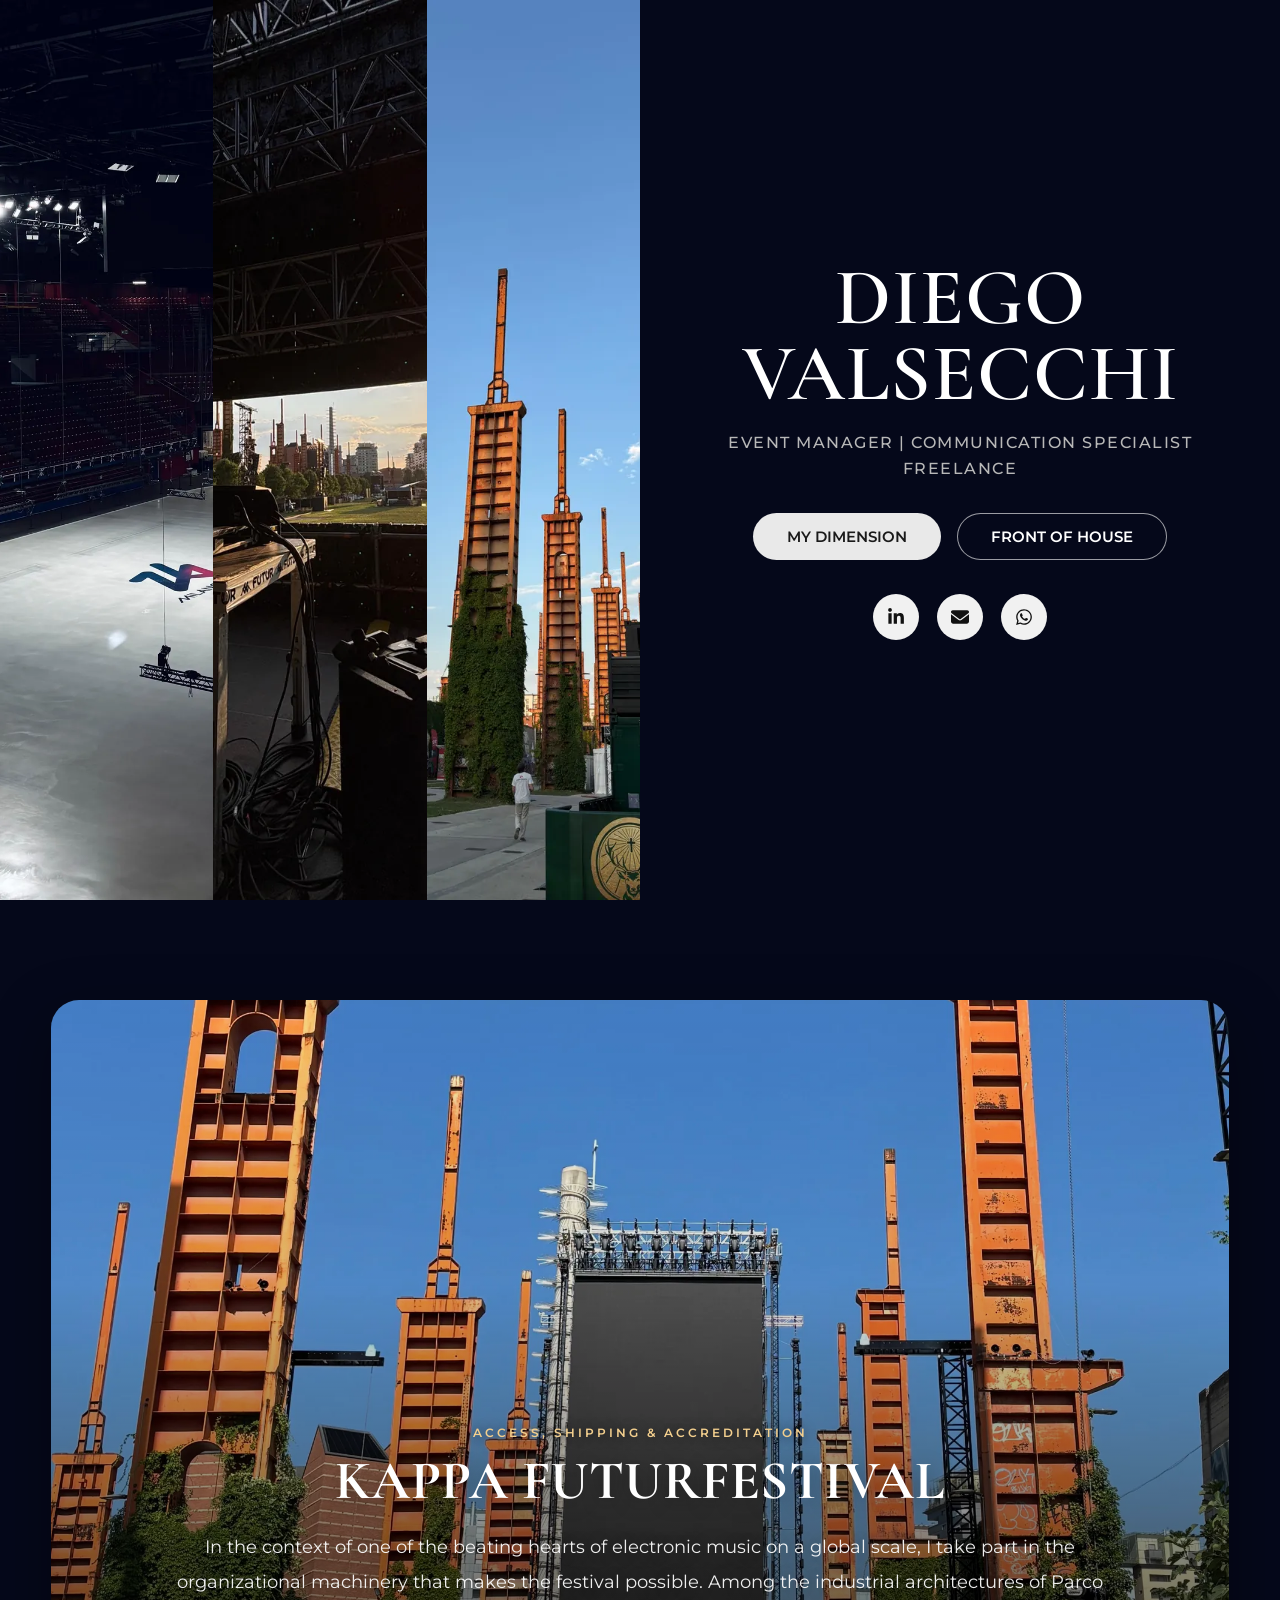
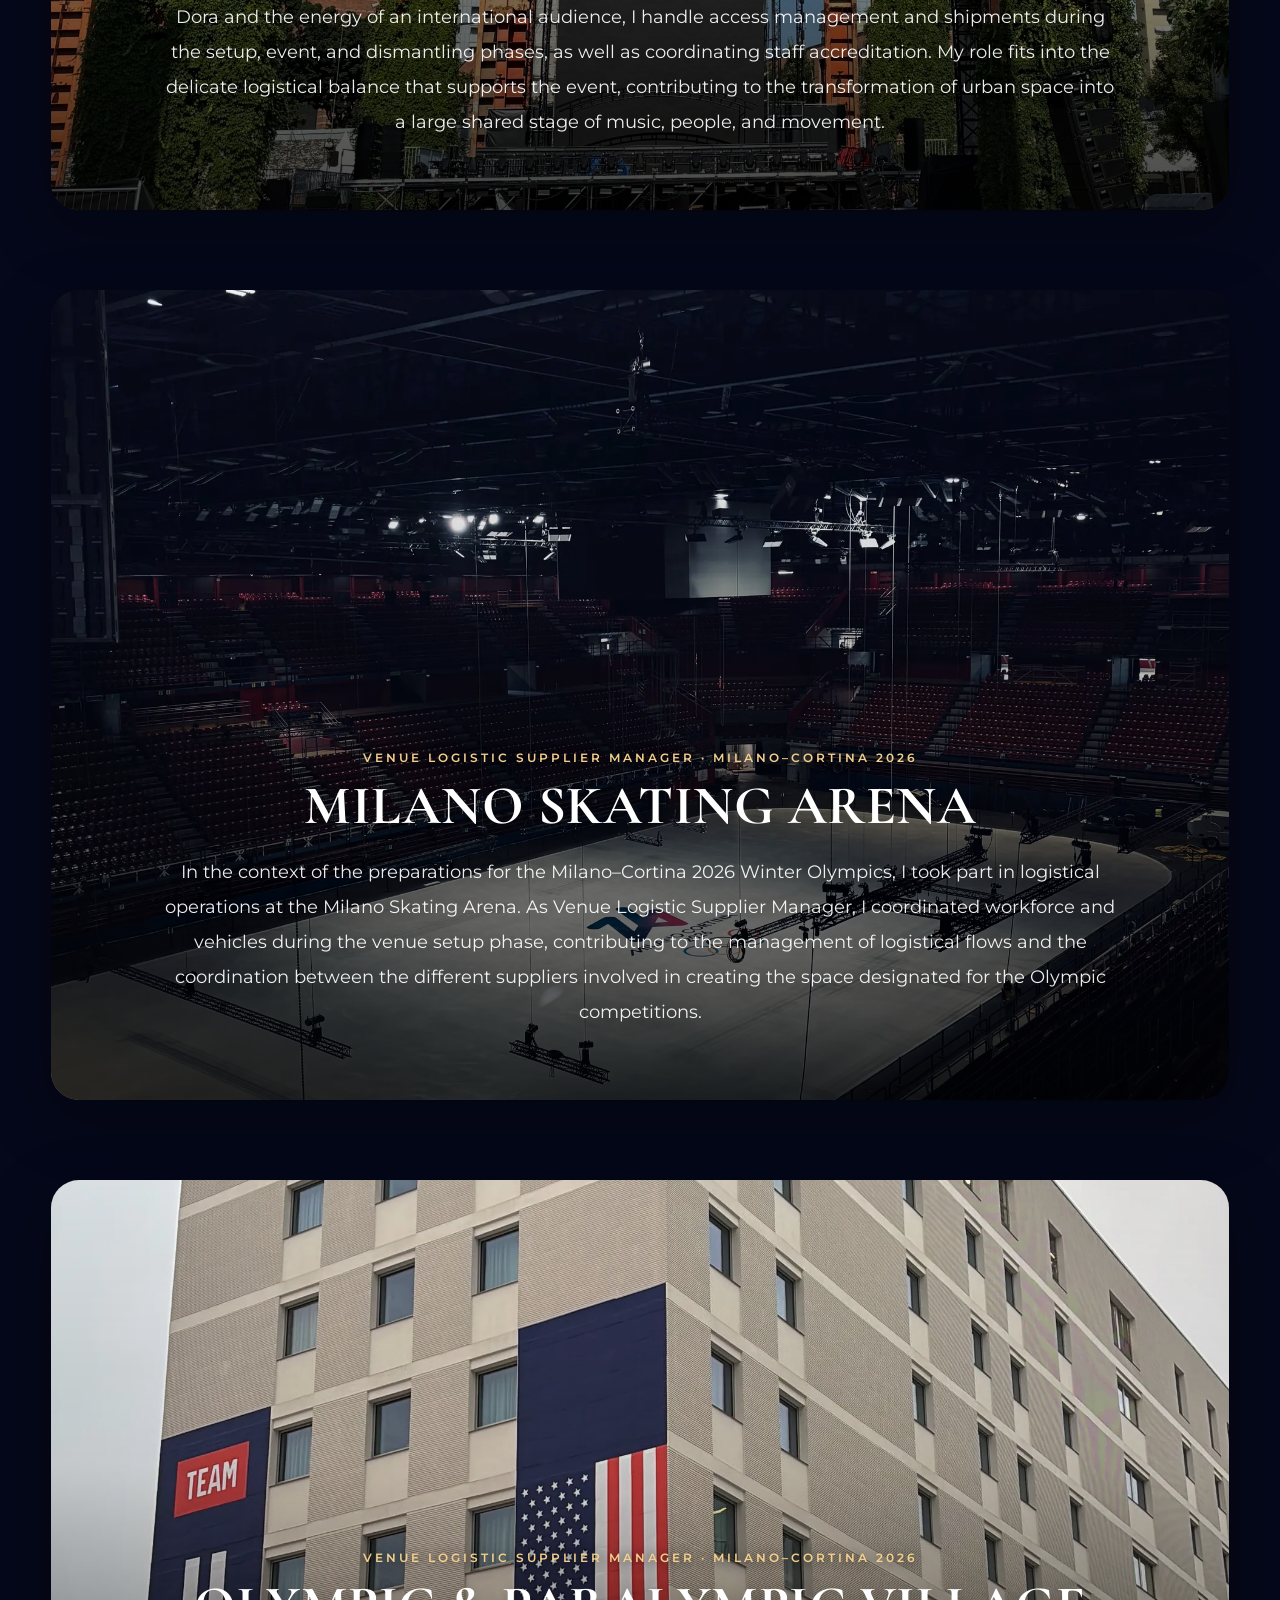
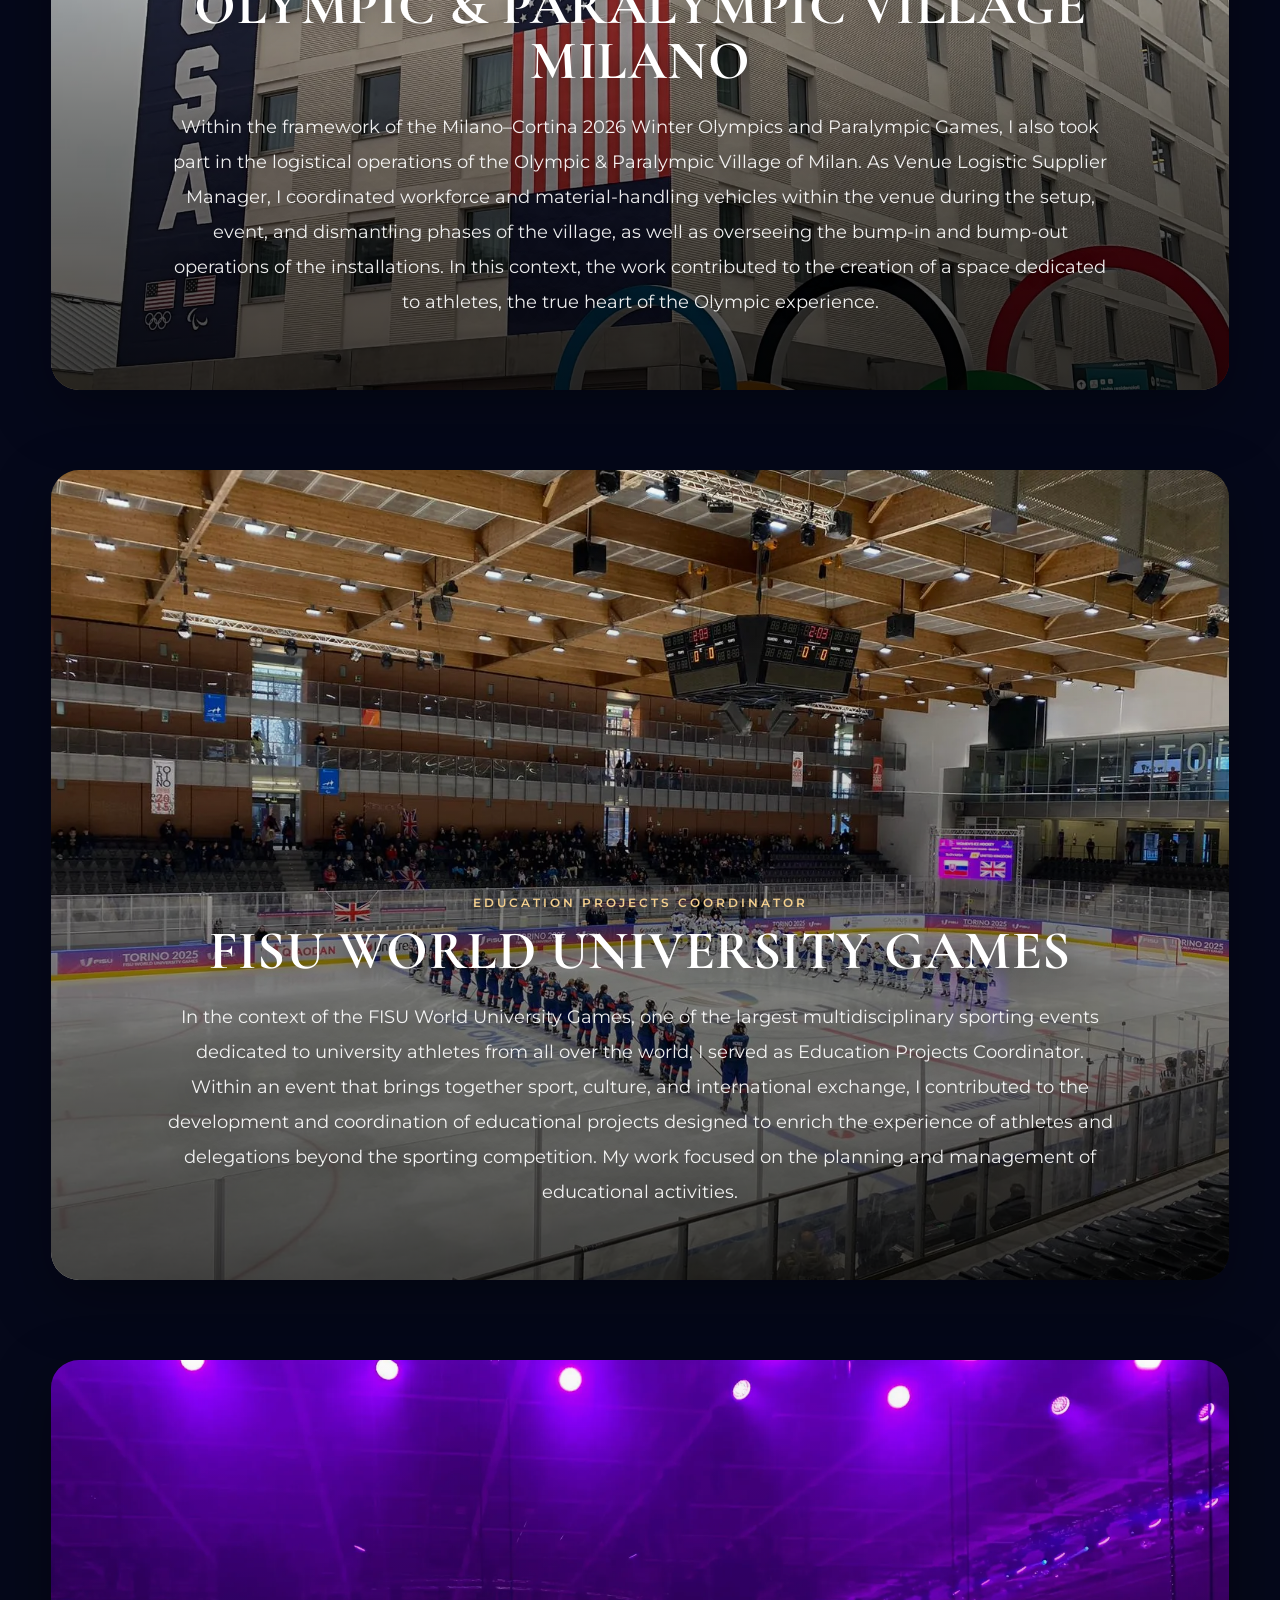
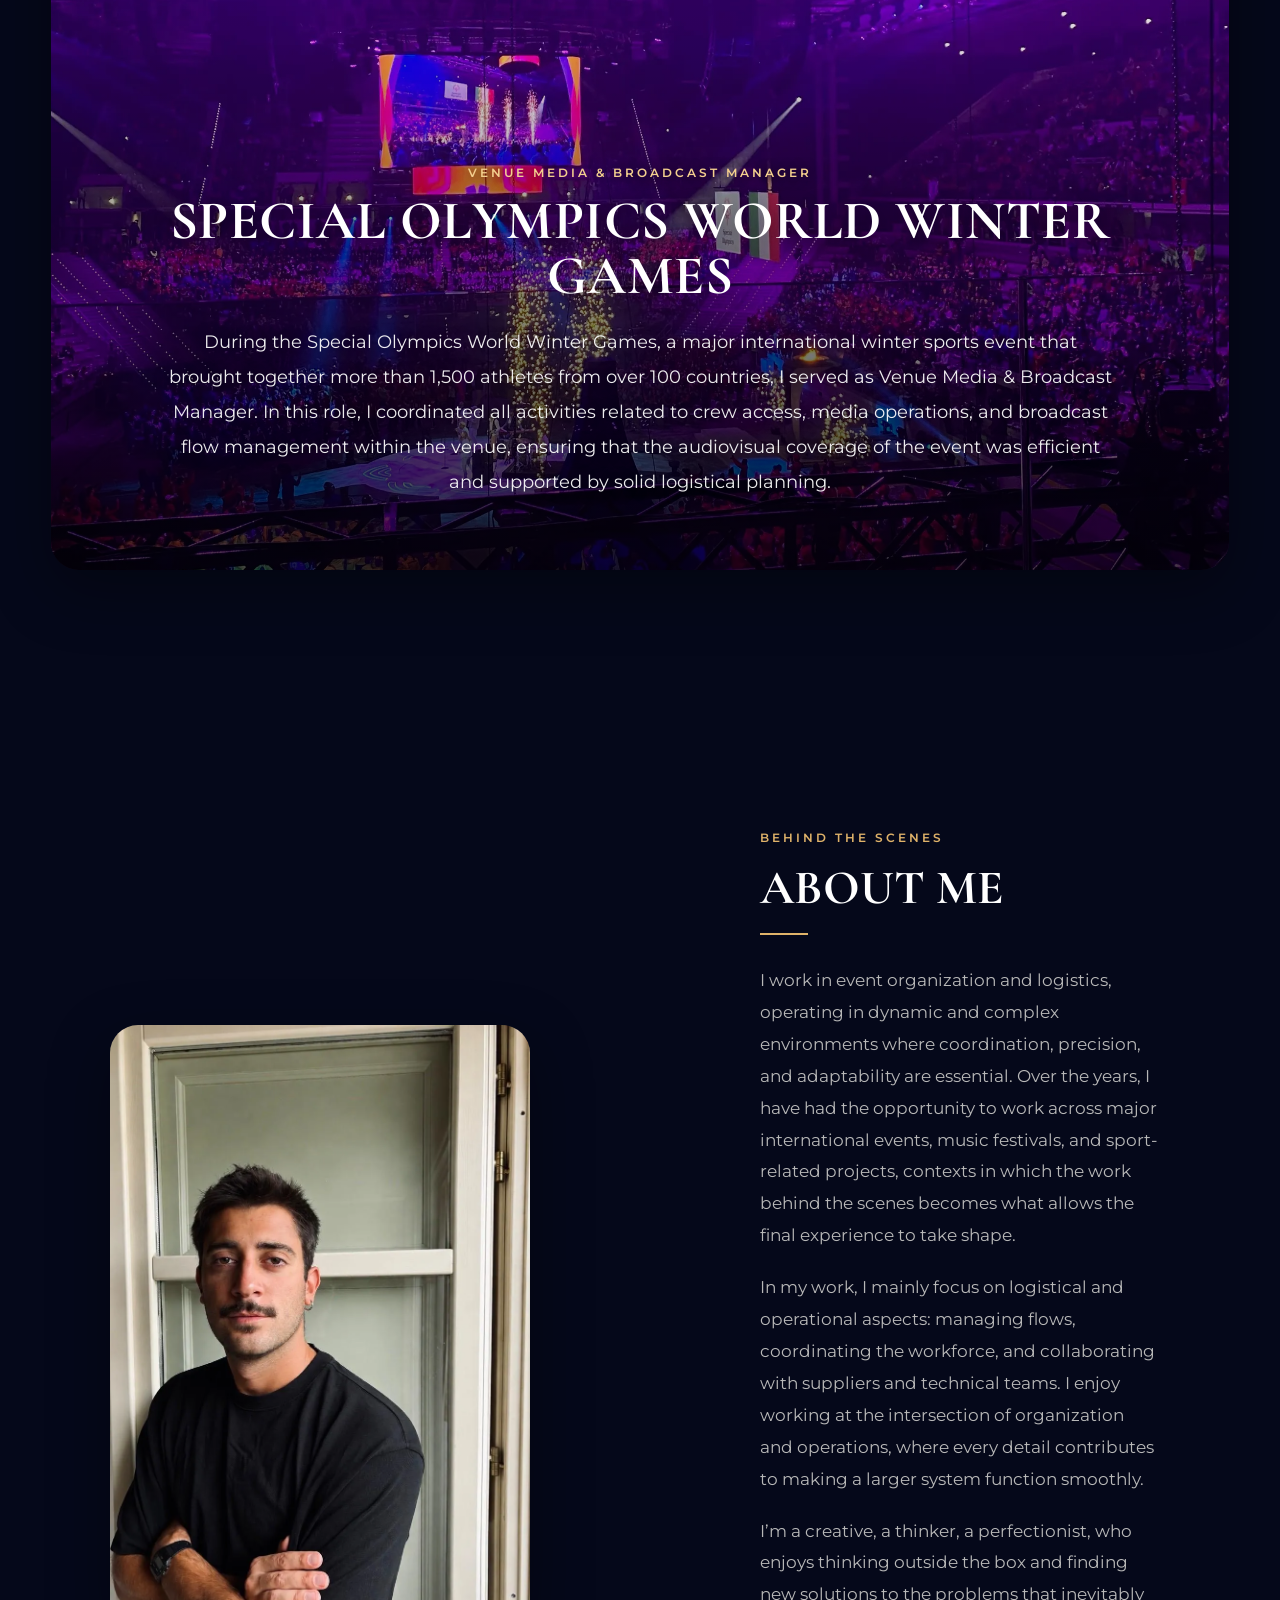
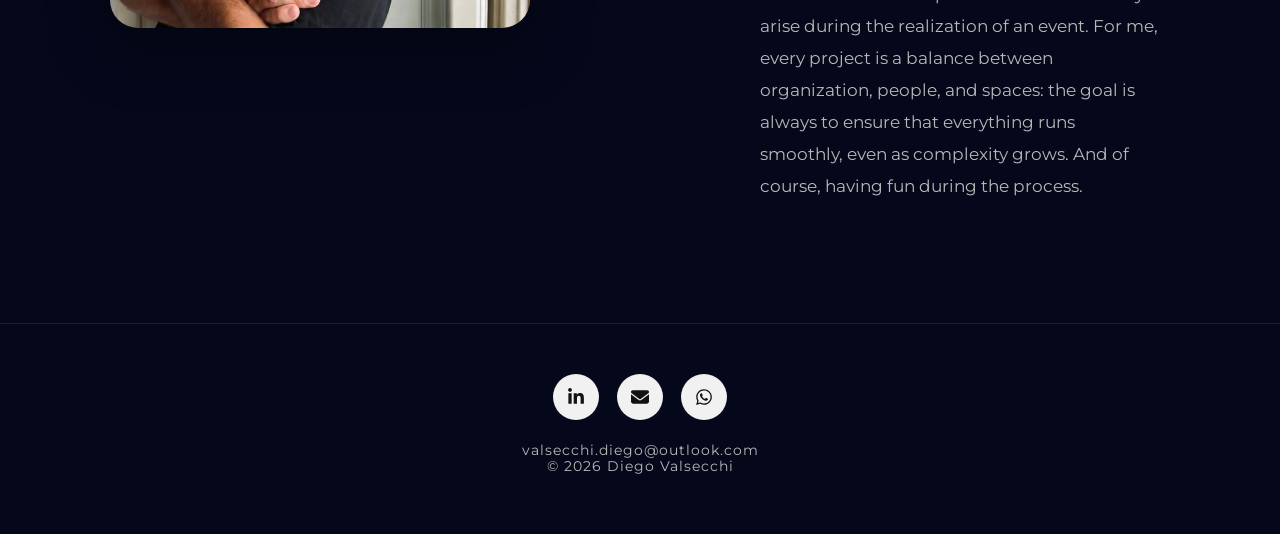
==== commit bf707245: "Nuovo stile visivo (anteprima, non ancora pubblicato) - Colore d'accento oro caldo, testo allineato " ====
--- a/index.html
+++ b/index.html
@@ -27,6 +27,7 @@
 
   <link rel="preload" as="image" href="img/hero-msk.webp" fetchpriority="high">
   <link rel="stylesheet" href="css/style.css">
+  <script>document.documentElement.classList.add("js")</script>
 
   <!-- Dati strutturati per Google -->
   <script type="application/ld+json">
@@ -60,7 +61,7 @@
         <p class="subtitle">Event Manager | Communication Specialist Freelance</p>
 
         <a href="#portfolio" class="btn">MY DIMENSION</a>
-        <a href="frontofhouse.html" class="btn">FRONT OF HOUSE</a>
+        <a href="frontofhouse.html" class="btn btn-outline">FRONT OF HOUSE</a>
 
         <nav class="socials" aria-label="Contacts">
           <a href="https://www.linkedin.com/in/diego-valsecchi-tesan-b819061b1" target="_blank" rel="noopener" aria-label="LinkedIn">
@@ -81,9 +82,10 @@
     <section id="portfolio" aria-label="Projects">
 
       <article class="apple-project">
-        <div class="apple-image-wrap">
+        <div class="apple-image-wrap reveal">
           <img src="img/kappa-futurfestival.webp" width="2000" height="2666" alt="Kappa FuturFestival at Parco Dora, Turin" loading="lazy" decoding="async">
           <div class="apple-overlay">
+            <span class="eyebrow">Access, Shipping &amp; Accreditation</span>
             <h2>KAPPA FUTURFESTIVAL</h2>
             <p>
               In the context of one of the beating hearts of electronic music on a global scale, I take part in the organizational machinery that makes the festival possible. Among the industrial architectures of Parco Dora and the energy of an international audience, I handle access management and shipments during the setup, event, and dismantling phases, as well as coordinating staff accreditation. My role fits into the delicate logistical balance that supports the event, contributing to the transformation of urban space into a large shared stage of music, people, and movement.
@@ -93,9 +95,10 @@
       </article>
 
       <article class="apple-project">
-        <div class="apple-image-wrap">
+        <div class="apple-image-wrap reveal">
           <img src="img/milano-skating-arena.webp" width="2000" height="2667" alt="Milano Skating Arena" loading="lazy" decoding="async">
           <div class="apple-overlay">
+            <span class="eyebrow">Venue Logistic Supplier Manager · Milano–Cortina 2026</span>
             <h2>MILANO SKATING ARENA</h2>
             <p>
               In the context of the preparations for the Milano–Cortina 2026 Winter Olympics, I took part in logistical operations at the Milano Skating Arena. As Venue Logistic Supplier Manager, I coordinated workforce and vehicles during the venue setup phase, contributing to the management of logistical flows and the coordination between the different suppliers involved in creating the space designated for the Olympic competitions.
@@ -105,9 +108,10 @@
       </article>
 
       <article class="apple-project">
-        <div class="apple-image-wrap">
+        <div class="apple-image-wrap reveal">
           <img src="img/villaggio-olimpico.webp" width="2000" height="3556" alt="Olympic &amp; Paralympic Village Milano" loading="lazy" decoding="async">
           <div class="apple-overlay">
+            <span class="eyebrow">Venue Logistic Supplier Manager · Milano–Cortina 2026</span>
             <h2>OLYMPIC &amp; PARALYMPIC VILLAGE MILANO</h2>
             <p>
               Within the framework of the Milano–Cortina 2026 Winter Olympics and Paralympic Games, I also took part in the logistical operations of the Olympic &amp; Paralympic Village of Milan.
@@ -118,9 +122,10 @@
       </article>
 
       <article class="apple-project">
-        <div class="apple-image-wrap">
+        <div class="apple-image-wrap reveal">
           <img src="img/fisu.webp" width="1600" height="1200" alt="FISU World University Games" loading="lazy" decoding="async">
           <div class="apple-overlay">
+            <span class="eyebrow">Education Projects Coordinator</span>
             <h2>FISU WORLD UNIVERSITY GAMES</h2>
             <p>
               In the context of the FISU World University Games, one of the largest multidisciplinary sporting events dedicated to university athletes from all over the world, I served as Education Projects Coordinator.
@@ -131,9 +136,10 @@
       </article>
 
       <article class="apple-project">
-        <div class="apple-image-wrap">
+        <div class="apple-image-wrap reveal">
           <img src="img/special-olympics.webp" width="2000" height="2667" alt="Special Olympics World Winter Games" loading="lazy" decoding="async">
           <div class="apple-overlay">
+            <span class="eyebrow">Venue Media &amp; Broadcast Manager</span>
             <h2>SPECIAL OLYMPICS WORLD WINTER GAMES</h2>
             <p>
               During the Special Olympics World Winter Games, a major international winter sports event that brought together more than 1,500 athletes from over 100 countries, I served as Venue Media &amp; Broadcast Manager.
@@ -146,12 +152,13 @@
     </section>
 
     <section id="chi-sono" aria-labelledby="about-title">
-      <div class="about-container">
+      <div class="about-container reveal">
         <div class="about-image">
           <img src="img/profile.webp" width="875" height="1255" alt="Portrait of Diego Valsecchi" loading="lazy" decoding="async">
         </div>
 
         <div class="about-text">
+          <span class="eyebrow">Behind the scenes</span>
           <h2 id="about-title">ABOUT ME</h2>
 
           <p>
@@ -169,5 +176,37 @@
       </div>
     </section>
   </main>
+
+  <footer class="site-footer">
+    <nav class="socials" aria-label="Contacts (footer)">
+          <a href="https://www.linkedin.com/in/diego-valsecchi-tesan-b819061b1" target="_blank" rel="noopener" aria-label="LinkedIn">
+            <svg viewBox="0 0 448 512" aria-hidden="true"><path d="M100.28 448H7.4V148.9h92.88zM53.79 108.1C24.09 108.1 0 83.5 0 53.8a53.79 53.79 0 0 1 107.58 0c0 29.7-24.1 54.3-53.79 54.3zM447.9 448h-92.68V302.4c0-34.7-.7-79.2-48.29-79.2-48.29 0-55.69 37.7-55.69 76.7V448h-92.78V148.9h89.08v40.8h1.3c12.4-23.5 42.69-48.3 87.88-48.3 94 0 111.28 61.9 111.28 142.3V448z"/></svg>
+          </a>
+          <a href="mailto:valsecchi.diego@outlook.com" aria-label="Email">
+            <svg viewBox="0 0 512 512" aria-hidden="true"><path d="M48 64C21.5 64 0 85.5 0 112c0 15.1 7.1 29.3 19.2 38.4L236.8 313.6c11.4 8.5 27 8.5 38.4 0L492.8 150.4c12.1-9.1 19.2-23.3 19.2-38.4c0-26.5-21.5-48-48-48H48zM0 176V384c0 35.3 28.7 64 64 64H448c35.3 0 64-28.7 64-64V176L294.4 339.2c-22.8 17.1-54 17.1-76.8 0L0 176z"/></svg>
+          </a>
+          <a href="https://wa.me/393202688295" target="_blank" rel="noopener" aria-label="WhatsApp">
+            <svg viewBox="0 0 448 512" aria-hidden="true"><path d="M380.9 97.1C339 55.1 283.2 32 223.9 32c-122.4 0-222 99.6-222 222 0 39.1 10.2 77.3 29.6 111L0 480l117.7-30.9c32.4 17.7 68.9 27 106.1 27h.1c122.3 0 224.1-99.6 224.1-222 0-59.3-25.2-115-67.1-157zm-157 341.6c-33.2 0-65.7-8.9-94-25.7l-6.7-4-69.8 18.3L72 359.2l-4.4-7c-18.5-29.4-28.2-63.3-28.2-98.2 0-101.7 82.8-184.5 184.6-184.5 49.3 0 95.6 19.2 130.4 54.1 34.8 34.9 56.2 81.2 56.1 130.5 0 101.8-84.9 184.6-186.6 184.6zm101.2-138.2c-5.5-2.8-32.8-16.2-37.9-18-5.1-1.9-8.8-2.8-12.5 2.8-3.7 5.6-14.3 18-17.6 21.8-3.2 3.7-6.5 4.2-12 1.4-32.6-16.3-54-29.1-75.5-66-5.7-9.8 5.7-9.1 16.3-30.3 1.8-3.7.9-6.9-.5-9.7-1.4-2.8-12.5-30.1-17.1-41.2-4.5-10.8-9.1-9.3-12.5-9.5-3.2-.2-6.9-.2-10.6-.2-3.7 0-9.7 1.4-14.8 6.9-5.1 5.6-19.4 19-19.4 46.3 0 27.3 19.9 53.7 22.6 57.4 2.8 3.7 39.1 59.7 94.8 83.8 35.2 15.2 49 16.5 66.6 13.9 10.7-1.6 32.8-13.4 37.4-26.4 4.6-13 4.6-24.1 3.2-26.4-1.3-2.5-5-3.9-10.5-6.6z"/></svg>
+          </a>
+        </nav>
+    <p><a class="mail" href="mailto:valsecchi.diego@outlook.com">valsecchi.diego@outlook.com</a></p>
+    <p>© 2026 Diego Valsecchi</p>
+  </footer>
+  <script>
+    // fa comparire gli elementi quando arrivano nello schermo
+    (function () {
+      var items = document.querySelectorAll(".reveal");
+      if (!("IntersectionObserver" in window)) {
+        items.forEach(function (el) { el.classList.add("is-visible"); });
+        return;
+      }
+      var io = new IntersectionObserver(function (entries) {
+        entries.forEach(function (e) {
+          if (e.isIntersecting) { e.target.classList.add("is-visible"); io.unobserve(e.target); }
+        });
+      }, { threshold: 0.15 });
+      items.forEach(function (el) { io.observe(el); });
+    })();
+  </script>
 </body>
 </html>
--- a/css/style.css
+++ b/css/style.css
@@ -2,6 +2,14 @@
    Diego Valsecchi — foglio di stile condiviso
    (index.html + frontofhouse.html)
    ========================================================= */
+
+/* ---------- Colori ----------
+   Cambia qui per modificare tutto il sito */
+:root {
+  --bg: #05081a;
+  --text-soft: #b8b8b8;
+  --accent: #e0b36a;   /* oro caldo, "luce di palco" */
+}
 
 /* ---------- Base ---------- */
 *,
@@ -18,7 +26,7 @@
 }
 
 body {
-  background: #05081a;
+  background: var(--bg);
   color: #fff;
   font-family: 'Montserrat', system-ui, -apple-system, 'Segoe UI', sans-serif;
   -webkit-font-smoothing: antialiased;
@@ -37,8 +45,6 @@
   letter-spacing: 1px;
   margin-bottom: 18px;
   text-transform: uppercase;
-  text-align: justify;
-  hyphens: auto;
 }
 
 /* Link "salta al contenuto" per chi naviga da tastiera */
@@ -79,8 +85,34 @@
 }
 
 .btn:hover {
-  background: #fff;
+  background: var(--accent);
+  color: #1a1a1a;
   transform: translateY(-2px);
+}
+
+/* pulsante secondario: solo contorno */
+.btn-outline {
+  background: transparent;
+  color: #fff;
+  box-shadow: inset 0 0 0 1px rgba(255, 255, 255, 0.6);
+}
+.btn-outline:hover {
+  background: transparent;
+  color: var(--accent);
+  box-shadow: inset 0 0 0 1px var(--accent);
+}
+
+.hero .btn { margin: 0 6px 34px; }
+
+/* titoletto in maiuscoletto spaziato, color accento */
+.eyebrow {
+  display: block;
+  font-size: 0.75rem;
+  font-weight: 600;
+  letter-spacing: 3px;
+  text-transform: uppercase;
+  color: var(--accent);
+  margin-bottom: 14px;
 }
 
 /* =========================================================
@@ -127,10 +159,9 @@
   color: #b8b8b8;
   font-weight: 500;
   text-transform: uppercase;
-  margin-bottom: 28px;
+  letter-spacing: 1.5px;
+  margin-bottom: 32px;
   line-height: 1.6;
-  text-align: justify;
-  hyphens: auto;
 }
 
 .socials {
@@ -154,7 +185,7 @@
 
 .socials a:hover {
   transform: translateY(-3px);
-  background: #fff;
+  background: var(--accent);
 }
 
 .socials svg {
@@ -231,18 +262,32 @@
   text-shadow: 0 2px 18px rgba(0, 0, 0, 0.35);
 }
 
-/* animazione elegante all'apertura */
-.apple-image-wrap,
-.apple-overlay h2,
-.apple-overlay p {
-  animation: fadeUp 1s ease both;
-}
-.apple-overlay h2 { animation-delay: 0.15s; }
-.apple-overlay p  { animation-delay: 0.3s; }
-
-@keyframes fadeUp {
-  from { opacity: 0; transform: translateY(35px); }
-  to   { opacity: 1; transform: translateY(0); }
+/* animazione quando l'elemento entra nello schermo
+   (la classe .js la aggiunge lo script in pagina: senza JavaScript tutto resta visibile) */
+.js .reveal {
+  opacity: 0;
+  transform: translateY(35px);
+  transition: opacity 1s ease, transform 1s ease;
+}
+.js .reveal.is-visible {
+  opacity: 1;
+  transform: none;
+}
+.js .reveal .apple-overlay > * {
+  opacity: 0;
+  transform: translateY(20px);
+  transition: opacity 0.9s ease 0.25s, transform 0.9s ease 0.25s;
+}
+.js .reveal.is-visible .apple-overlay > * {
+  opacity: 1;
+  transform: none;
+}
+
+.apple-image-wrap img {
+  transition: transform 1.2s ease;
+}
+.apple-image-wrap:hover img {
+  transform: scale(1.06);
 }
 
 /* =========================================================
@@ -261,12 +306,19 @@
 
 .about-image {
   width: 50%;
-}
-
+  display: flex;
+  align-items: center;
+  justify-content: center;
+  padding: 80px 40px;
+}
+
+/* foto profilo più piccola: il file è 875px, a tutto schermo risultava sgranato */
 .about-image img {
   width: 100%;
-  height: 100vh;
-  object-fit: cover;
+  max-width: 420px;
+  height: auto;
+  border-radius: 28px;
+  box-shadow: 0 20px 60px rgba(0, 0, 0, 0.35);
 }
 
 .about-text {
@@ -275,8 +327,6 @@
   flex-direction: column;
   justify-content: center;
   padding: 100px 120px;
-  text-align: justify;
-  hyphens: auto;
 }
 
 .about-text h2 {
@@ -297,9 +347,7 @@
    FRONT OF HOUSE
    ========================================================= */
 .page-foh {
-  background: #000;
-  text-align: justify;
-  hyphens: auto;
+  background: var(--bg);
 }
 
 .foh-hero {
@@ -354,9 +402,9 @@
 .foh-subtitle {
   font-weight: 600;
   font-size: 0.9rem;
-  letter-spacing: 2px;
-  margin-bottom: 15px;
-  color: #fff;
+  letter-spacing: 3px;
+  margin-bottom: 18px;
+  color: var(--accent);
 }
 
 .article-layout {
@@ -377,13 +425,20 @@
 .article-images img {
   width: 100%;
   height: auto;
+  border-radius: 16px;
+}
+
+/* foto a bassa risoluzione: mostrata più piccola per non sgranare */
+.article-images img.img-small {
+  width: 100%;
+  max-width: 340px;
+  align-self: center;
 }
 
 .article-text {
   color: #fff;
   line-height: 1.8;
-  text-align: justify;
-  hyphens: auto;
+  color: #d8d8d8;
   padding-right: 50px;
 }
 
@@ -391,6 +446,17 @@
   font-family: 'Cormorant Garamond', Georgia, serif;
   font-size: 2.5rem;
   margin-bottom: 30px;
+  color: #fff;
+}
+
+.article-text h2::after,
+.about-text h2::after {
+  content: "";
+  display: block;
+  width: 48px;
+  height: 2px;
+  margin-top: 16px;
+  background: var(--accent);
 }
 
 .article-text p + p {
@@ -402,8 +468,25 @@
   margin: 40px auto;
   border: none;
   height: 1px;
-  background: rgba(255, 255, 255, 0.25);
-}
+  width: calc(100% - 80px);
+  background: linear-gradient(to right, transparent, rgba(224, 179, 106, 0.5), transparent);
+}
+
+/* footer della home */
+.site-footer {
+  border-top: 1px solid rgba(255, 255, 255, 0.1);
+  padding: 50px 20px 60px;
+  text-align: center;
+  color: var(--text-soft);
+  font-size: 0.85rem;
+  letter-spacing: 1px;
+}
+.site-footer .socials { margin-bottom: 22px; }
+.site-footer a.mail {
+  color: var(--text-soft);
+  text-decoration: none;
+}
+.site-footer a.mail:hover { color: var(--accent); }
 
 .foh-footer {
   text-align: center;
@@ -436,13 +519,14 @@
   .gallery { height: 55vh; }
   .content { min-height: 45vh; padding: 60px 25px; }
   h1 { font-size: 3.2rem; }
-  .subtitle { font-size: 0.9rem; text-align: center; }
+  .subtitle { font-size: 0.9rem; }
 
   .about-container { flex-direction: column; min-height: auto; }
   #chi-sono { min-height: auto; }
   .about-image,
   .about-text { width: 100%; }
-  .about-image img { height: auto; }
+  .about-image { padding: 40px 20px 0; }
+  .about-image img { max-width: 340px; }
   .about-text { padding: 40px 20px; }
   .about-text h2 { font-size: 2.2rem; }
 
@@ -450,7 +534,7 @@
   .foh-hero { height: 32vh; padding: 20px; }
   .hero-text { padding: 20px; }
   .foh-hero h1 { font-size: 2.2rem; }
-  .foh-content { padding: 50px 20px; text-align: center; }
+  .foh-content { padding: 50px 20px; }
 
   .article-layout {
     display: flex;
@@ -506,3 +590,9 @@
     transition: none !important;
   }
 }
+
+/* etichetta sulle foto: più luminosa e con ombra per leggerla anche su immagini chiare */
+.apple-overlay .eyebrow {
+  color: #f3cf8e;
+  text-shadow: 0 1px 12px rgba(0, 0, 0, 0.7);
+}
